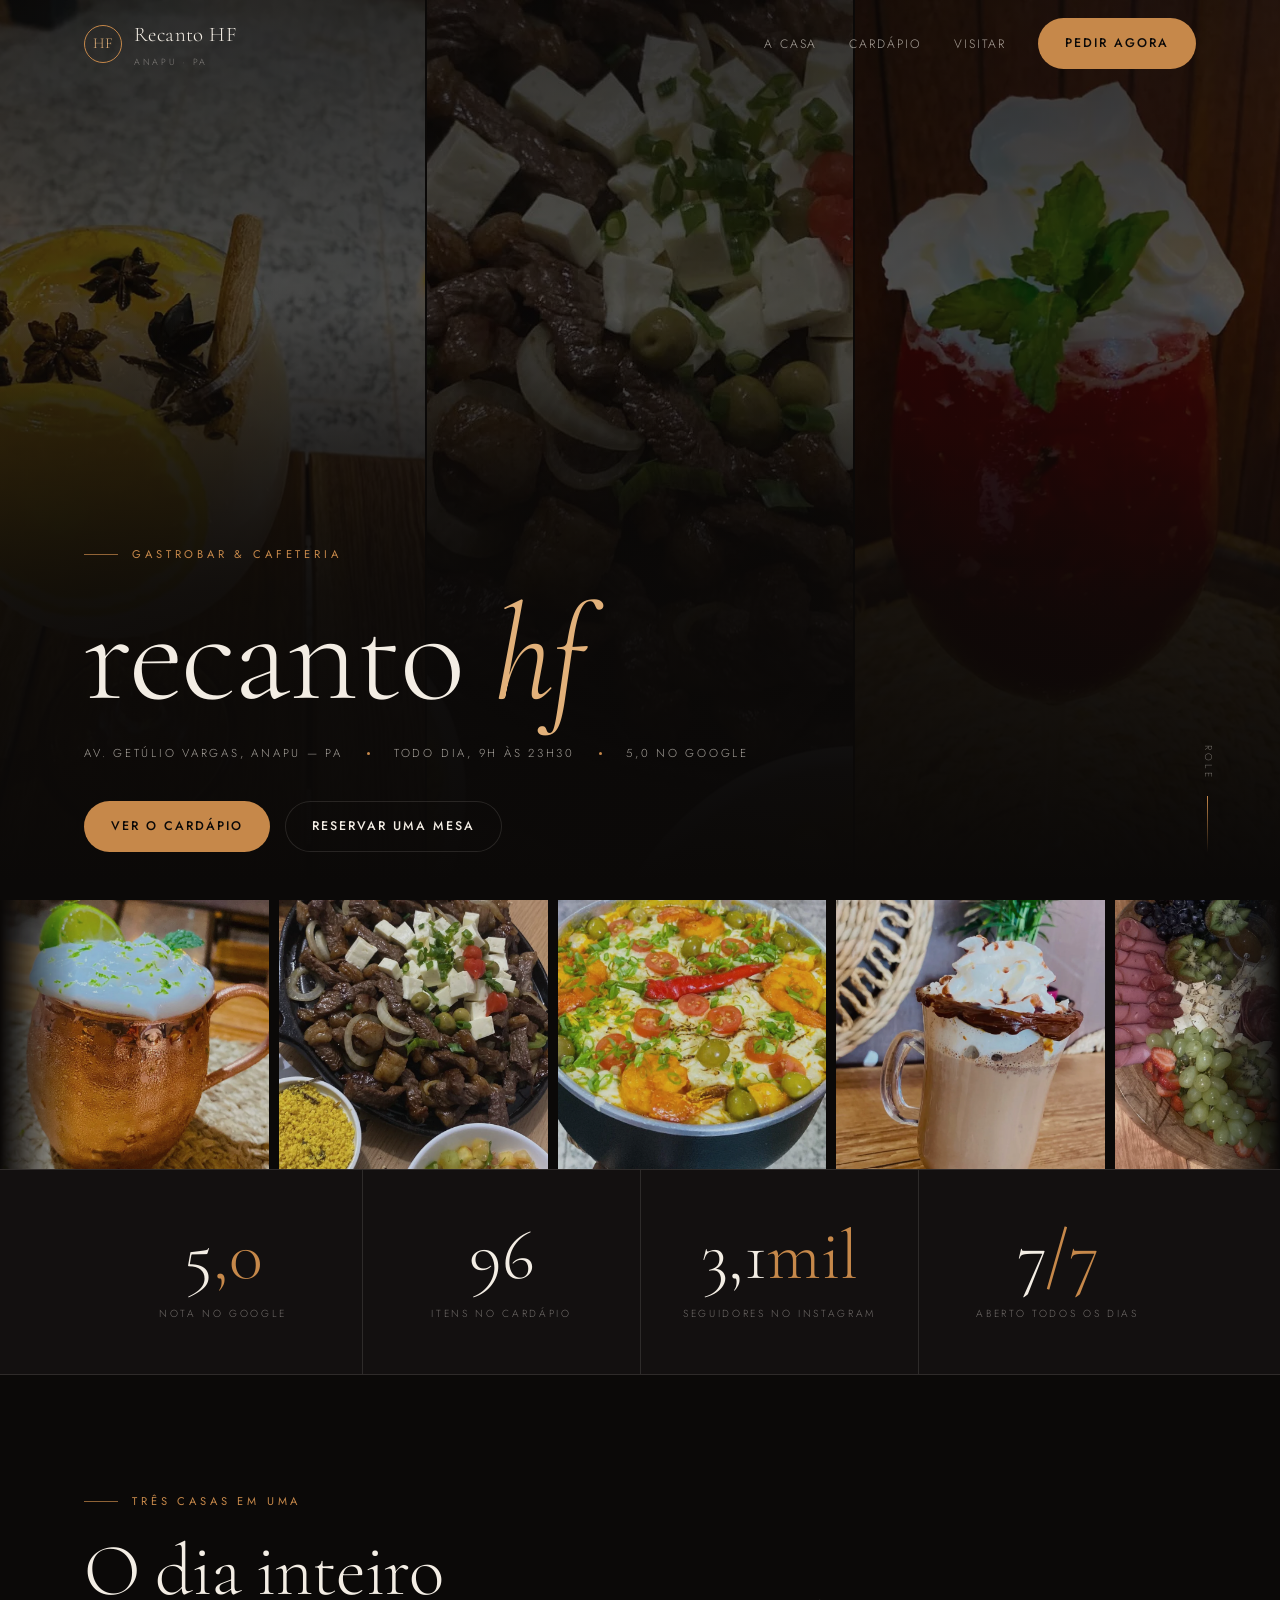
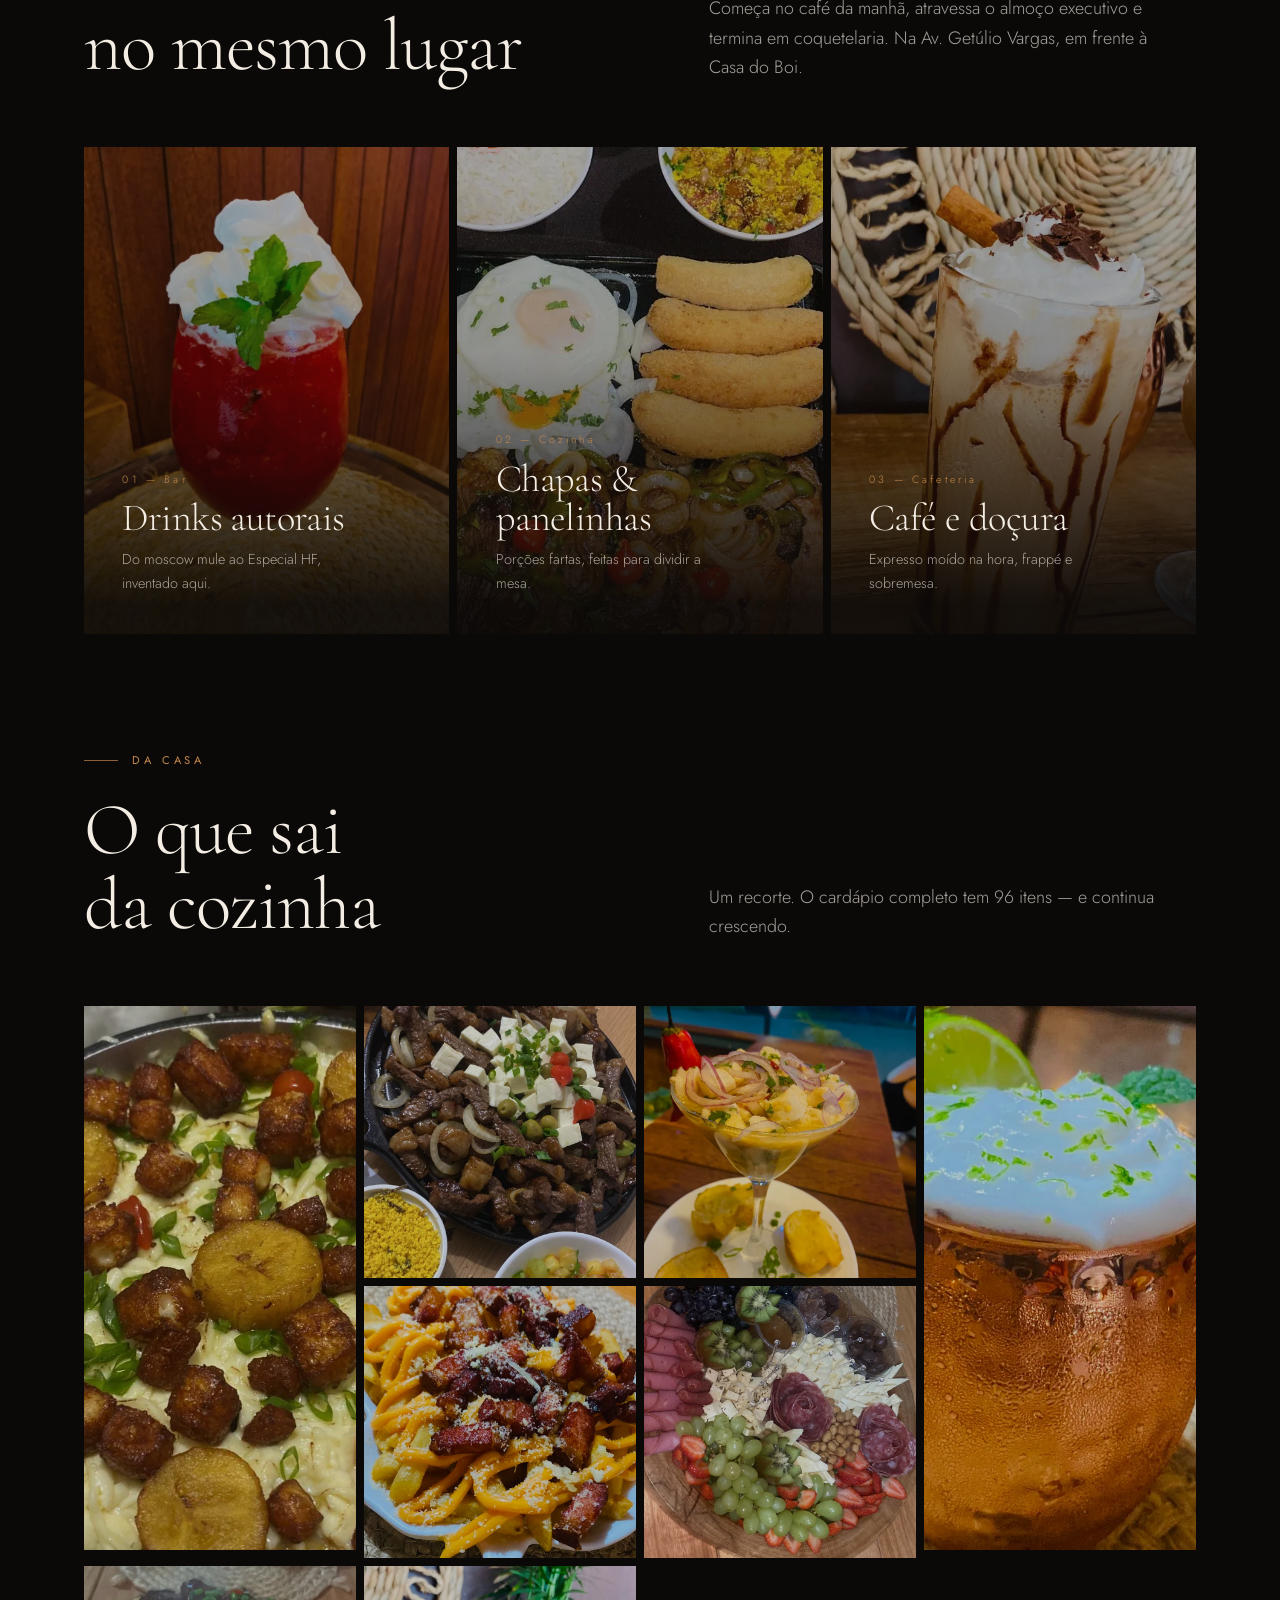
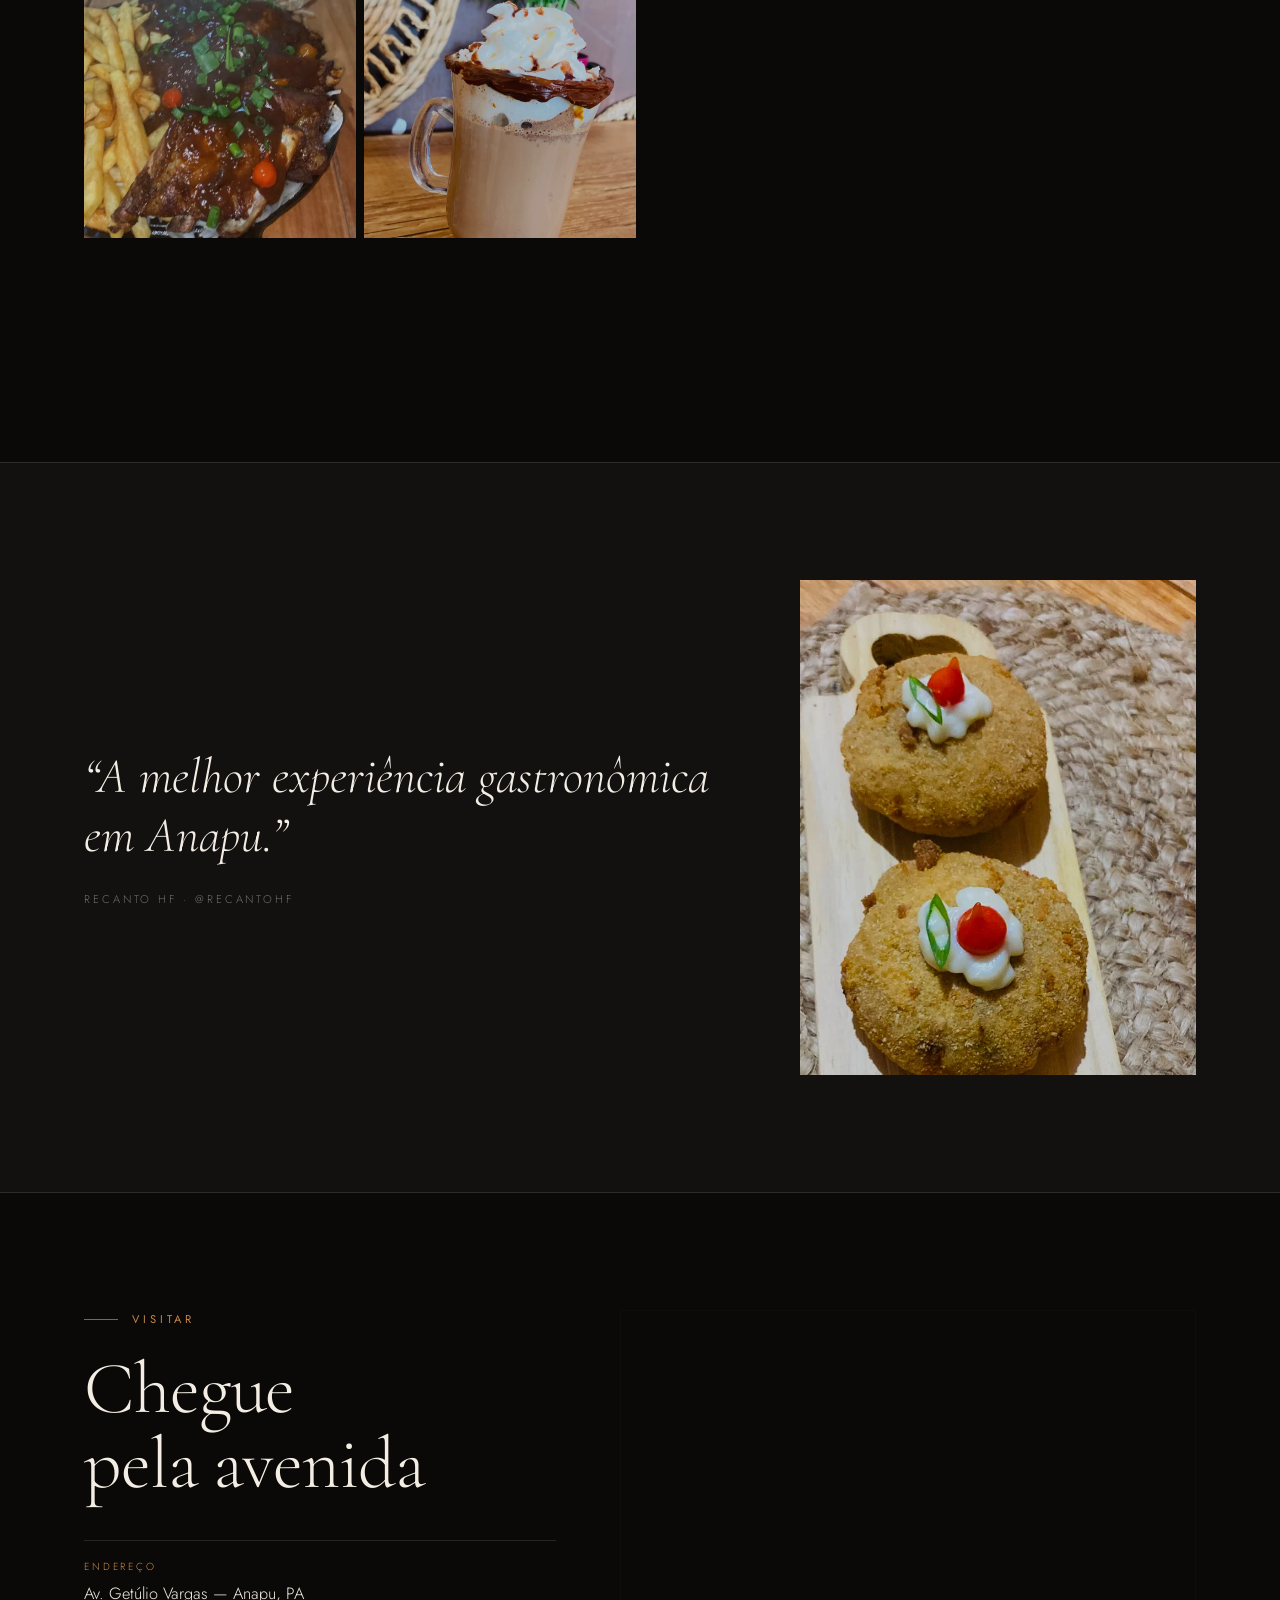
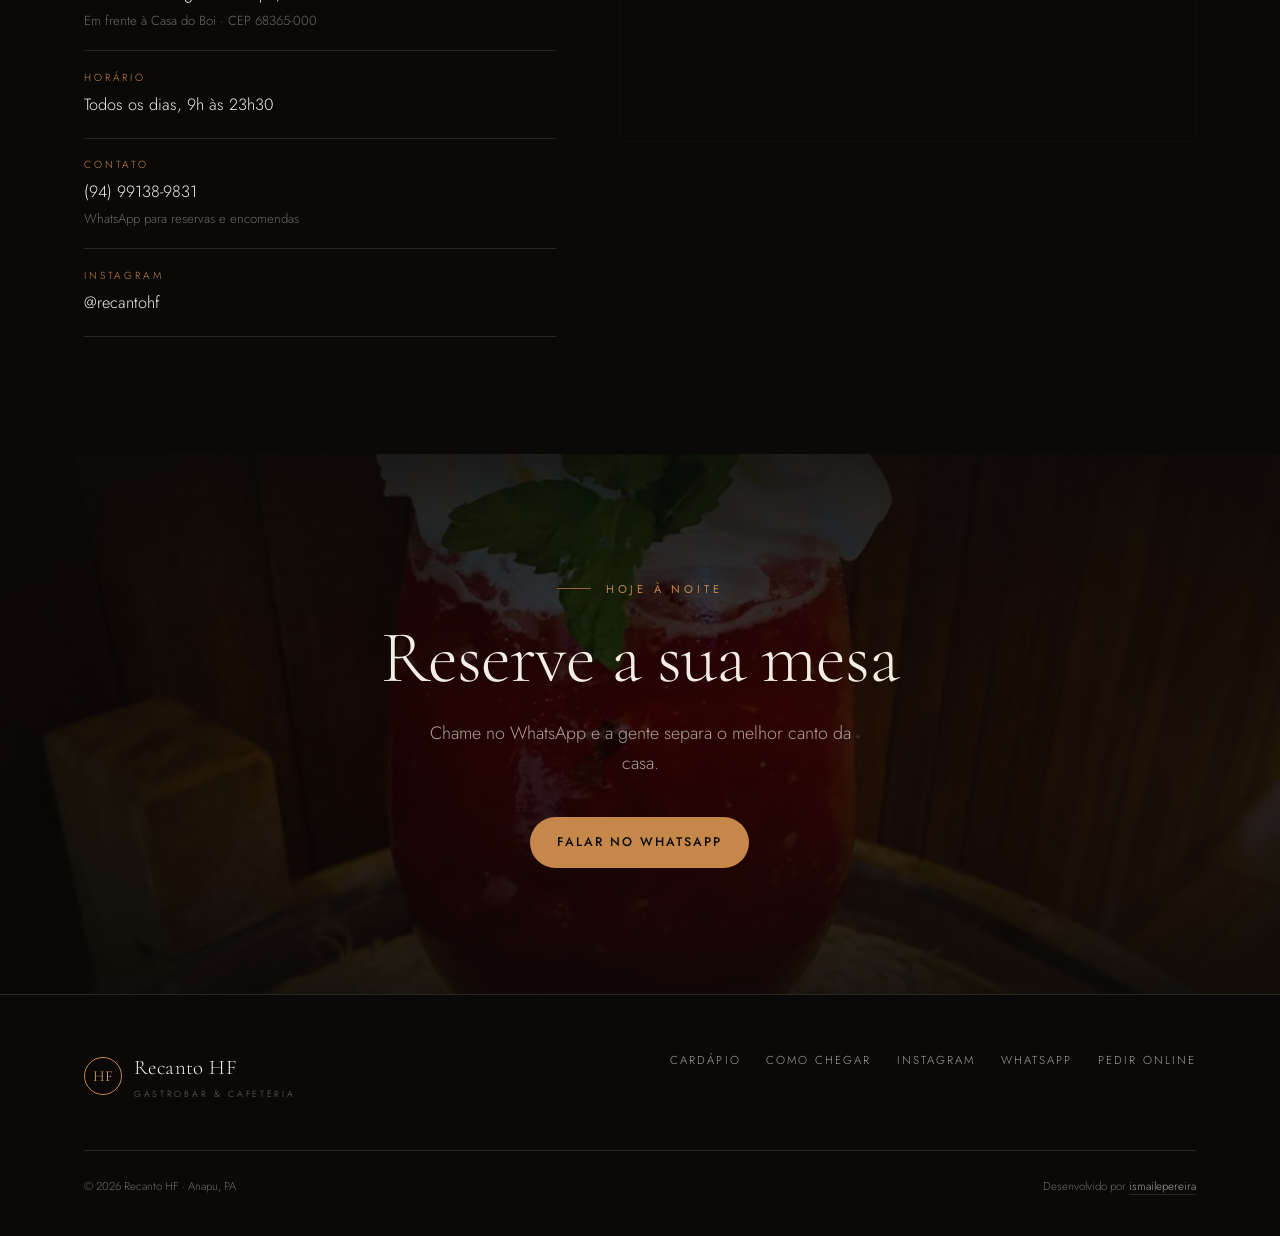
==== src/index.html @ 156e3b2b "Site institucional do Recanto HF (Anapu, PA) Vitrine em página única + cardápio completo, na proporç" ====
<!DOCTYPE html>
<html lang="pt-BR">
<head>
  <meta charset="UTF-8" />
  <meta name="viewport" content="width=device-width, initial-scale=1.0" />
  <title>Recanto HF — Gastrobar &amp; Cafeteria em Anapu, PA</title>
  <meta name="description" content="Gastrobar e cafeteria na Av. Getúlio Vargas, em Anapu (PA). Drinks autorais, chapas, panelinhas e café. Aberto todos os dias das 9h às 23h30." />

  <link rel="canonical" href="https://ismailepereira.github.io/recanto-hf/" />
  <meta property="og:type" content="restaurant" />
  <meta property="og:title" content="Recanto HF — Gastrobar &amp; Cafeteria" />
  <meta property="og:description" content="A melhor experiência gastronômica em Anapu, PA. Drinks autorais, chapas, panelinhas e café." />
  <meta property="og:image" content="assets/img/menu/especial-hf.webp" />
  <meta property="og:locale" content="pt_BR" />
  <meta name="theme-color" content="#0b0908" />

  <link rel="icon" href="assets/logo/favicon.svg" type="image/svg+xml" />

  <link rel="preconnect" href="https://fonts.googleapis.com" />
  <link rel="preconnect" href="https://fonts.gstatic.com" crossorigin />
  <link href="https://fonts.googleapis.com/css2?family=Cormorant+Garamond:ital,wght@0,300;0,400;0,500;1,300;1,400&family=Jost:wght@300;400;500&display=swap" rel="stylesheet" />
  <link rel="stylesheet" href="assets/css/styles.css" />

  <script type="application/ld+json">
  {
    "@context": "https://schema.org",
    "@type": "Restaurant",
    "name": "Recanto HF",
    "description": "Gastrobar e cafeteria em Anapu, Pará.",
    "servesCuisine": ["Brasileira", "Gastrobar", "Cafeteria"],
    "priceRange": "$$",
    "telephone": "+5594991389831",
    "address": {
      "@type": "PostalAddress",
      "streetAddress": "Av. Getúlio Vargas",
      "addressLocality": "Anapu",
      "addressRegion": "PA",
      "postalCode": "68365-000",
      "addressCountry": "BR"
    },
    "geo": { "@type": "GeoCoordinates", "latitude": -3.4703981, "longitude": -51.201216 },
    "openingHours": "Mo-Su 09:00-23:30",
    "sameAs": ["https://www.instagram.com/recantohf/"],
    "hasMenu": "https://cardapio.takeat.app/emporiorecantohf"
  }
  </script>
</head>
<body>

  <!-- ===================================================== Navegação ==== -->
  <nav class="nav" id="nav">
    <div class="wrap nav-inner">
      <a href="#topo" class="brand" aria-label="Recanto HF — início">
        <span class="brand-mark" aria-hidden="true">HF</span>
        <span class="brand-name">Recanto HF<small>Anapu · PA</small></span>
      </a>
      <div class="nav-links" id="nav-links">
        <a href="#mundos" class="nav-link">A casa</a>
        <a href="cardapio.html" class="nav-link">Cardápio</a>
        <a href="#visitar" class="nav-link">Visitar</a>
        <a href="https://cardapio.takeat.app/emporiorecantohf" class="btn" target="_blank" rel="noopener">Pedir agora</a>
      </div>
      <button class="nav-toggle" id="nav-toggle" aria-label="Abrir menu" aria-expanded="false" aria-controls="nav-links">
        <span></span><span></span><span></span>
      </button>
    </div>
  </nav>

  <!-- ========================================================== Hero ==== -->
  <header class="hero" id="topo">
    <div class="hero-bg" aria-hidden="true">
      <img src="assets/img/menu/gin-tropical.webp" alt="" fetchpriority="high" />
      <img src="assets/img/menu/chapa-de-picanha.webp" alt="" fetchpriority="high" />
      <img src="assets/img/menu/especial-hf.webp" alt="" fetchpriority="high" />
    </div>

    <div class="wrap hero-inner">
      <p class="eyebrow">Gastrobar &amp; Cafeteria</p>
      <h1 class="display hero-title">recanto <em>hf</em></h1>
      <div class="hero-meta">
        <span>Av. Getúlio Vargas, Anapu — PA</span>
        <span class="dot" aria-hidden="true"></span>
        <span>Todo dia, 9h às 23h30</span>
        <span class="dot" aria-hidden="true"></span>
        <span>5,0 no Google</span>
      </div>
      <div class="hero-actions">
        <a href="cardapio.html" class="btn">Ver o cardápio</a>
        <a href="https://wa.me/5594991389831" class="btn btn-ghost" target="_blank" rel="noopener">Reservar uma mesa</a>
      </div>
    </div>

    <span class="scroll-hint" aria-hidden="true">role</span>
  </header>

  <!-- ======================================================= Marquee ==== -->
  <section class="marquee" aria-label="Fotos do Recanto HF" data-marquee>
    <div class="marquee-track">
      <figure><img src="assets/img/menu/moscow-mule.webp" alt="Moscow mule servido na caneca de cobre" loading="lazy" /></figure>
      <figure><img src="assets/img/menu/chapa-de-picanha.webp" alt="Chapa de picanha com farofa e vinagrete" loading="lazy" /></figure>
      <figure><img src="assets/img/menu/panelinha-de-camarao.webp" alt="Panelinha de camarão gratinada" loading="lazy" /></figure>
      <figure><img src="assets/img/menu/cappuccino.webp" alt="Cappuccino com borda de doce de leite" loading="lazy" /></figure>
      <figure><img src="assets/img/menu/tabua-de-frios.webp" alt="Tábua de frios com queijos e frutas" loading="lazy" /></figure>
      <figure><img src="assets/img/menu/lagoa-azul.webp" alt="Drink Lagoa Azul" loading="lazy" /></figure>
      <figure><img src="assets/img/menu/batata-especial.webp" alt="Batata especial com bacon e cheddar" loading="lazy" /></figure>
      <figure><img src="assets/img/menu/cevich.webp" alt="Ceviche de tilápia" loading="lazy" /></figure>
    </div>
    <div class="marquee-track" aria-hidden="true">
      <figure><img src="assets/img/menu/moscow-mule.webp" alt="" loading="lazy" /></figure>
      <figure><img src="assets/img/menu/chapa-de-picanha.webp" alt="" loading="lazy" /></figure>
      <figure><img src="assets/img/menu/panelinha-de-camarao.webp" alt="" loading="lazy" /></figure>
      <figure><img src="assets/img/menu/cappuccino.webp" alt="" loading="lazy" /></figure>
      <figure><img src="assets/img/menu/tabua-de-frios.webp" alt="" loading="lazy" /></figure>
      <figure><img src="assets/img/menu/lagoa-azul.webp" alt="" loading="lazy" /></figure>
      <figure><img src="assets/img/menu/batata-especial.webp" alt="" loading="lazy" /></figure>
      <figure><img src="assets/img/menu/cevich.webp" alt="" loading="lazy" /></figure>
    </div>
  </section>

  <!-- ======================================================= Números ==== -->
  <section class="stats">
    <div class="wrap stats-grid">
      <div class="stat" data-reveal>
        <span class="stat-num">5<span>,0</span></span>
        <span class="stat-label">Nota no Google</span>
      </div>
      <div class="stat" data-reveal data-reveal-delay="1">
        <span class="stat-num">96</span>
        <span class="stat-label">Itens no cardápio</span>
      </div>
      <div class="stat" data-reveal data-reveal-delay="2">
        <span class="stat-num">3,1<span>mil</span></span>
        <span class="stat-label">Seguidores no Instagram</span>
      </div>
      <div class="stat" data-reveal data-reveal-delay="3">
        <span class="stat-num">7<span>/7</span></span>
        <span class="stat-label">Aberto todos os dias</span>
      </div>
    </div>
  </section>

  <!-- ======================================================== Mundos ==== -->
  <section class="section" id="mundos">
    <div class="wrap">
      <div class="section-head">
        <div data-reveal>
          <p class="eyebrow">Três casas em uma</p>
          <h2 class="h-section">O dia inteiro<br />no mesmo lugar</h2>
        </div>
        <p class="lede" data-reveal data-reveal-delay="1">
          Começa no café da manhã, atravessa o almoço executivo e termina em coquetelaria.
          Na Av. Getúlio Vargas, em frente à Casa do Boi.
        </p>
      </div>
    </div>

    <div class="wrap">
      <div class="worlds">
        <article class="world" data-reveal>
          <img src="assets/img/menu/especial-hf.webp" alt="Drink Especial HF com morango e hortelã" loading="lazy" />
          <div class="world-body">
            <span class="world-index">01 — Bar</span>
            <h3>Drinks autorais</h3>
            <p>Do moscow mule ao Especial HF, inventado aqui.</p>
          </div>
        </article>

        <article class="world" data-reveal data-reveal-delay="1">
          <img src="assets/img/menu/picanha-especial-do-chef.webp" alt="Picanha especial do chef na chapa" loading="lazy" />
          <div class="world-body">
            <span class="world-index">02 — Cozinha</span>
            <h3>Chapas &amp; panelinhas</h3>
            <p>Porções fartas, feitas para dividir a mesa.</p>
          </div>
        </article>

        <article class="world" data-reveal data-reveal-delay="2">
          <img src="assets/img/menu/frappcino.webp" alt="Frappuccino com chantilly e doce de leite" loading="lazy" />
          <div class="world-body">
            <span class="world-index">03 — Cafeteria</span>
            <h3>Café e doçura</h3>
            <p>Expresso moído na hora, frappé e sobremesa.</p>
          </div>
        </article>
      </div>
    </div>
  </section>

  <!-- ======================================================= Vitrine ==== -->
  <section class="section" id="vitrine" style="padding-top: 0;">
    <div class="wrap">
      <div class="section-head">
        <div data-reveal>
          <p class="eyebrow">Da casa</p>
          <h2 class="h-section">O que sai<br />da cozinha</h2>
        </div>
        <p class="lede" data-reveal data-reveal-delay="1">
          Um recorte. O cardápio completo tem 96 itens — e continua crescendo.
        </p>
      </div>
    </div>

    <div class="wrap">
      <div class="showcase">
        <a class="dish is-tall" href="cardapio.html" data-reveal>
          <img src="assets/img/menu/panelinha-nordestina.webp" alt="Panelinha nordestina com carne desfiada e queijo coalho" loading="lazy" />
          <div class="dish-body">
            <span class="dish-name">Panelinha nordestina</span>
            <span class="dish-price">R$ 70</span>
          </div>
        </a>
        <a class="dish" href="cardapio.html" data-reveal data-reveal-delay="1">
          <img src="assets/img/menu/chapa-de-picanha.webp" alt="Chapa de picanha" loading="lazy" />
          <div class="dish-body">
            <span class="dish-name">Chapa de picanha</span>
            <span class="dish-price">R$ 100</span>
          </div>
        </a>
        <a class="dish" href="cardapio.html" data-reveal data-reveal-delay="2">
          <img src="assets/img/menu/cevich.webp" alt="Ceviche de tilápia" loading="lazy" />
          <div class="dish-body">
            <span class="dish-name">Ceviche</span>
            <span class="dish-price">R$ 45</span>
          </div>
        </a>
        <a class="dish is-tall" href="cardapio.html" data-reveal data-reveal-delay="3">
          <img src="assets/img/menu/moscow-mule.webp" alt="Moscow mule na caneca de cobre" loading="lazy" />
          <div class="dish-body">
            <span class="dish-name">Moscow mule</span>
            <span class="dish-price">R$ 30</span>
          </div>
        </a>
        <a class="dish" href="cardapio.html" data-reveal>
          <img src="assets/img/menu/batata-especial.webp" alt="Batata especial com bacon, cheddar e parmesão" loading="lazy" />
          <div class="dish-body">
            <span class="dish-name">Batata especial</span>
            <span class="dish-price">R$ 45</span>
          </div>
        </a>
        <a class="dish" href="cardapio.html" data-reveal data-reveal-delay="1">
          <img src="assets/img/menu/tabua-de-frios.webp" alt="Tábua de frios" loading="lazy" />
          <div class="dish-body">
            <span class="dish-name">Tábua de frios</span>
            <span class="dish-price">R$ 100</span>
          </div>
        </a>
        <a class="dish" href="cardapio.html" data-reveal data-reveal-delay="2">
          <img src="assets/img/menu/costela-suina-ao-molho-barbecue.webp" alt="Costela suína ao molho barbecue" loading="lazy" />
          <div class="dish-body">
            <span class="dish-name">Costela ao barbecue</span>
            <span class="dish-price">R$ 80</span>
          </div>
        </a>
        <a class="dish" href="cardapio.html" data-reveal data-reveal-delay="3">
          <img src="assets/img/menu/cappuccino.webp" alt="Cappuccino com borda de doce de leite" loading="lazy" />
          <div class="dish-body">
            <span class="dish-name">Cappuccino</span>
            <span class="dish-price">R$ 15</span>
          </div>
        </a>
      </div>

      <p style="margin-top: 2.5rem;" data-reveal>
        <a href="cardapio.html" class="btn btn-ghost">Cardápio completo</a>
      </p>
    </div>
  </section>

  <!-- ======================================================= Citação ==== -->
  <section class="quote section">
    <div class="wrap quote-inner">
      <div data-reveal>
        <blockquote>“A melhor experiência gastronômica em&nbsp;Anapu.”</blockquote>
        <cite>Recanto HF · @recantohf</cite>
      </div>
      <div class="quote-img" data-reveal data-reveal-delay="1">
        <img src="assets/img/menu/disco-de-carne.webp" alt="Disco de filé mignon ao molho do chef" loading="lazy" />
      </div>
    </div>
  </section>

  <!-- ======================================================= Visitar ==== -->
  <section class="section" id="visitar">
    <div class="wrap visit-grid">
      <div data-reveal>
        <p class="eyebrow">Visitar</p>
        <h2 class="h-section">Chegue<br />pela avenida</h2>

        <ul class="info-list">
          <li>
            <span class="info-k">Endereço</span>
            <span class="info-v">Av. Getúlio Vargas — Anapu, PA
              <small>Em frente à Casa do Boi · CEP 68365-000</small>
            </span>
          </li>
          <li>
            <span class="info-k">Horário</span>
            <span class="info-v">Todos os dias, 9h às 23h30</span>
          </li>
          <li>
            <span class="info-k">Contato</span>
            <span class="info-v">
              <a href="https://wa.me/5594991389831" target="_blank" rel="noopener">(94) 99138-9831</a>
              <small>WhatsApp para reservas e encomendas</small>
            </span>
          </li>
          <li>
            <span class="info-k">Instagram</span>
            <span class="info-v"><a href="https://www.instagram.com/recantohf/" target="_blank" rel="noopener">@recantohf</a></span>
          </li>
        </ul>
      </div>

      <div class="map" data-reveal data-reveal-delay="1">
        <iframe
          title="Mapa — Recanto HF, Av. Getúlio Vargas, Anapu (PA)"
          src="https://www.google.com/maps?q=Recanto%20HF%2C%20Av.%20Get%C3%BAlio%20Vargas%2C%20Anapu%20-%20PA&output=embed"
          loading="lazy"
          referrerpolicy="no-referrer-when-downgrade"
          allowfullscreen></iframe>
      </div>
    </div>
  </section>

  <!-- =========================================================== CTA ==== -->
  <section class="cta">
    <div class="cta-bg" aria-hidden="true">
      <img src="assets/img/menu/especial-hf.webp" alt="" loading="lazy" />
    </div>
    <div class="wrap">
      <p class="eyebrow" style="justify-content: center;">Hoje à noite</p>
      <h2 class="h-section">Reserve a sua mesa</h2>
      <p class="lede" style="margin-inline: auto; text-align: center;">
        Chame no WhatsApp e a gente separa o melhor canto da casa.
      </p>
      <a href="https://wa.me/5594991389831?text=Ol%C3%A1!%20Gostaria%20de%20reservar%20uma%20mesa%20no%20Recanto%20HF." class="btn" target="_blank" rel="noopener">
        Falar no WhatsApp
      </a>
    </div>
  </section>

  <!-- ======================================================== Rodapé ==== -->
  <footer class="footer">
    <div class="wrap">
      <div class="footer-grid">
        <a href="#topo" class="brand">
          <span class="brand-mark" aria-hidden="true">HF</span>
          <span class="brand-name">Recanto HF<small>Gastrobar &amp; Cafeteria</small></span>
        </a>
        <nav class="footer-links" aria-label="Links do rodapé">
          <a href="cardapio.html">Cardápio</a>
          <a href="#visitar">Como chegar</a>
          <a href="https://www.instagram.com/recantohf/" target="_blank" rel="noopener">Instagram</a>
          <a href="https://wa.me/5594991389831" target="_blank" rel="noopener">WhatsApp</a>
          <a href="https://cardapio.takeat.app/emporiorecantohf" target="_blank" rel="noopener">Pedir online</a>
        </nav>
      </div>
      <div class="footer-note">
        <span>© <span id="ano">2026</span> Recanto HF · Anapu, PA</span>
        <span>Desenvolvido por <a href="https://ismailepereira.github.io/" target="_blank" rel="noopener">ismailepereira</a></span>
      </div>
    </div>
  </footer>

  <a class="wa-float" id="wa-float" href="https://wa.me/5594991389831" target="_blank" rel="noopener" aria-label="Falar no WhatsApp">
    <svg viewBox="0 0 24 24" fill="currentColor" aria-hidden="true">
      <path d="M12.04 2c-5.46 0-9.9 4.44-9.9 9.9 0 1.75.46 3.45 1.32 4.95L2 22l5.3-1.38a9.87 9.87 0 0 0 4.74 1.2h.01c5.46 0 9.9-4.44 9.9-9.9 0-2.64-1.03-5.13-2.9-7A9.82 9.82 0 0 0 12.04 2Zm0 18.02h-.01a8.2 8.2 0 0 1-4.18-1.15l-.3-.18-3.1.81.83-3.02-.2-.31a8.19 8.19 0 0 1-1.26-4.37c0-4.54 3.7-8.23 8.23-8.23 2.2 0 4.26.86 5.82 2.41a8.18 8.18 0 0 1 2.41 5.82c0 4.54-3.7 8.22-8.24 8.22Zm4.52-6.16c-.25-.13-1.47-.72-1.69-.81-.23-.08-.39-.12-.56.13-.16.24-.64.8-.79.97-.14.16-.29.19-.54.06-.25-.12-1.05-.38-1.99-1.23-.74-.65-1.23-1.46-1.38-1.71-.14-.25-.01-.38.11-.5.11-.11.25-.29.37-.44.13-.14.17-.25.25-.41.08-.17.04-.31-.02-.44-.06-.12-.56-1.35-.77-1.84-.2-.48-.4-.42-.56-.43h-.47c-.16 0-.43.06-.65.31-.22.25-.85.83-.85 2.03s.87 2.35.99 2.51c.12.16 1.71 2.61 4.15 3.66.58.25 1.03.4 1.39.51.58.19 1.11.16 1.53.1.47-.07 1.47-.6 1.67-1.18.21-.58.21-1.07.15-1.18-.06-.11-.22-.17-.47-.29Z"/>
    </svg>
  </a>

  <script src="assets/js/main.js" defer></script>
</body>
</html>
---- src/assets/css/styles.css ----
/* ==========================================================================
   Recanto HF — Gastrobar & Cafeteria (Anapu, PA)
   Estética: noturna, cobre e creme. Regra 20/80 — o texto abre espaço,
   a fotografia ocupa a tela.
   ========================================================================== */

:root {
  /* Superfícies */
  --ink:        #0b0908;
  --ink-2:      #131010;
  --ink-3:      #1c1716;
  --line:       rgba(243, 237, 228, 0.12);

  /* Tinta */
  --cream:      #f3ede4;
  --cream-mid:  rgba(243, 237, 228, 0.66);
  --cream-dim:  rgba(243, 237, 228, 0.42);

  /* Acentos */
  --copper:     #c6884a;
  --copper-lt:  #e2b17a;
  --wine:       #6b2130;

  /* Tipografia */
  --display: "Cormorant Garamond", Georgia, "Times New Roman", serif;
  --sans:    "Jost", ui-sans-serif, system-ui, "Segoe UI", Arial, sans-serif;

  /* Ritmo */
  --wrap: 1240px;
  --gut: clamp(20px, 5vw, 64px);
  --section: clamp(88px, 13vh, 168px);

  --ease: cubic-bezier(0.22, 0.61, 0.36, 1);
}

*, *::before, *::after { box-sizing: border-box; }

html { scroll-behavior: smooth; -webkit-text-size-adjust: 100%; }
@media (prefers-reduced-motion: reduce) {
  html { scroll-behavior: auto; }
  *, *::before, *::after {
    animation-duration: 0.001ms !important;
    animation-iteration-count: 1 !important;
    transition-duration: 0.001ms !important;
  }
}

body {
  margin: 0;
  background: var(--ink);
  color: var(--cream);
  font-family: var(--sans);
  font-weight: 300;
  font-size: 16px;
  line-height: 1.65;
  -webkit-font-smoothing: antialiased;
  overflow-x: hidden;
}

img { display: block; max-width: 100%; height: auto; }
a { color: inherit; text-decoration: none; }
button { font: inherit; color: inherit; background: none; border: 0; cursor: pointer; }

::selection { background: var(--copper); color: var(--ink); }

.wrap { width: 100%; max-width: var(--wrap); margin-inline: auto; padding-inline: var(--gut); }

/* --------------------------------------------------------- Tipos de texto */

h1, h2, h3 {
  font-family: var(--display);
  font-weight: 300;
  line-height: 1.02;
  letter-spacing: -0.015em;
  margin: 0;
}

.display {
  font-size: clamp(3.2rem, 11vw, 8.5rem);
  text-transform: lowercase;
}
.display em { font-style: italic; color: var(--copper-lt); }

.h-section { font-size: clamp(2.4rem, 6vw, 4.6rem); }

.eyebrow {
  font-family: var(--sans);
  font-size: 0.7rem;
  font-weight: 400;
  letter-spacing: 0.34em;
  text-transform: uppercase;
  color: var(--copper);
  margin: 0 0 1.4rem;
  display: flex;
  align-items: center;
  gap: 0.9rem;
}
.eyebrow::before {
  content: "";
  width: 34px;
  height: 1px;
  background: var(--copper);
  opacity: 0.7;
  flex: none;
}

.lede {
  font-size: clamp(1rem, 1.5vw, 1.12rem);
  color: var(--cream-mid);
  max-width: 46ch;
  margin: 1.5rem 0 0;
}

/* ------------------------------------------------------------------ Botão */

.btn {
  --btn-bg: var(--copper);
  --btn-fg: var(--ink);
  display: inline-flex;
  align-items: center;
  gap: 0.7rem;
  padding: 0.95rem 1.7rem;
  border-radius: 999px;
  background: var(--btn-bg);
  color: var(--btn-fg);
  font-size: 0.78rem;
  font-weight: 500;
  letter-spacing: 0.16em;
  text-transform: uppercase;
  transition: transform 0.4s var(--ease), background 0.4s var(--ease), color 0.4s var(--ease);
  will-change: transform;
}
.btn:hover { transform: translateY(-2px); background: var(--copper-lt); }

.btn-ghost {
  --btn-bg: transparent;
  --btn-fg: var(--cream);
  box-shadow: inset 0 0 0 1px var(--line);
}
.btn-ghost:hover { --btn-bg: var(--cream); --btn-fg: var(--ink); }

.btn svg { width: 15px; height: 15px; }

/* -------------------------------------------------------------------- Nav */

.nav {
  position: fixed;
  inset: 0 0 auto;
  z-index: 60;
  padding-block: 1.15rem;
  transition: background 0.5s var(--ease), backdrop-filter 0.5s var(--ease), padding 0.5s var(--ease);
}
.nav.is-stuck {
  padding-block: 0.7rem;
  background: rgba(11, 9, 8, 0.86);
  backdrop-filter: blur(14px);
  border-bottom: 1px solid var(--line);
}
.nav-inner { display: flex; align-items: center; justify-content: space-between; gap: 1.5rem; }

.brand { display: flex; align-items: center; gap: 0.75rem; }
.brand-mark {
  width: 38px; height: 38px;
  border-radius: 50%;
  border: 1px solid var(--copper);
  display: grid; place-items: center;
  font-family: var(--display);
  font-size: 0.95rem;
  letter-spacing: 0.02em;
  color: var(--copper-lt);
  flex: none;
}
.brand-name { font-family: var(--display); font-size: 1.3rem; letter-spacing: 0.02em; }
.brand-name small {
  display: block;
  font-family: var(--sans);
  font-size: 0.56rem;
  letter-spacing: 0.3em;
  text-transform: uppercase;
  color: var(--cream-dim);
  margin-top: 2px;
}

.nav-links { display: flex; align-items: center; gap: 2rem; }
.nav-link {
  font-size: 0.76rem;
  letter-spacing: 0.16em;
  text-transform: uppercase;
  color: var(--cream-mid);
  position: relative;
  padding-block: 4px;
  transition: color 0.3s var(--ease);
}
.nav-link::after {
  content: "";
  position: absolute;
  left: 0; bottom: 0;
  width: 100%; height: 1px;
  background: var(--copper);
  transform: scaleX(0);
  transform-origin: right;
  transition: transform 0.45s var(--ease);
}
.nav-link:hover { color: var(--cream); }
.nav-link:hover::after { transform: scaleX(1); transform-origin: left; }

.nav-toggle { display: none; width: 40px; height: 40px; }
.nav-toggle span {
  display: block; height: 1px; width: 22px; margin: 5px auto;
  background: var(--cream);
  transition: transform 0.4s var(--ease), opacity 0.3s var(--ease);
}
.nav.is-open .nav-toggle span:nth-child(1) { transform: translateY(6px) rotate(45deg); }
.nav.is-open .nav-toggle span:nth-child(2) { opacity: 0; }
.nav.is-open .nav-toggle span:nth-child(3) { transform: translateY(-6px) rotate(-45deg); }

@media (max-width: 900px) {
  .nav-toggle { display: block; position: relative; z-index: 2; }
  .nav-links {
    position: fixed;
    inset: 0;
    flex-direction: column;
    justify-content: center;
    gap: 2.2rem;
    background: rgba(11, 9, 8, 0.97);
    backdrop-filter: blur(20px);
    opacity: 0;
    pointer-events: none;
    transition: opacity 0.45s var(--ease);
  }
  .nav.is-open .nav-links { opacity: 1; pointer-events: auto; }
  .nav-links .nav-link { font-size: 1rem; }
}

/* ------------------------------------------------------------------- Hero */

.hero {
  position: relative;
  min-height: 100svh;
  display: flex;
  align-items: flex-end;
  padding-block: 8rem 3rem;
  overflow: hidden;
}
/* Tríptico: três fotos quadradas em colunas verticais. O corte vertical
   respeita o formato original e evita o macro exagerado do full-bleed. */
.hero-bg {
  position: absolute;
  inset: 0;
  z-index: 0;
  display: grid;
  grid-template-columns: repeat(3, 1fr);
  gap: 2px;
}
.hero-bg img {
  width: 100%; height: 100%;
  object-fit: cover;
  filter: saturate(0.85) contrast(1.06) brightness(0.62);
  animation: heroDrift 26s var(--ease) infinite alternate;
}
.hero-bg img:nth-child(2) { animation-delay: -9s; }
.hero-bg img:nth-child(3) { animation-delay: -18s; }
@media (max-width: 860px) {
  .hero-bg { grid-template-columns: 1fr; }
  .hero-bg img:nth-child(n + 2) { display: none; }
}
@keyframes heroDrift {
  from { transform: scale(1); }
  to   { transform: scale(1.07); }
}
.hero-bg::after {
  content: "";
  position: absolute;
  inset: 0;
  background:
    linear-gradient(to top, var(--ink) 2%, rgba(11, 9, 8, 0.88) 34%, rgba(11, 9, 8, 0.5) 66%, rgba(11, 9, 8, 0.72)),
    radial-gradient(110% 75% at 22% 78%, rgba(11, 9, 8, 0.75), transparent 62%);
}

.hero-inner { position: relative; z-index: 1; width: 100%; }
.hero-title { margin-bottom: 1.2rem; }
.hero-meta {
  display: flex;
  flex-wrap: wrap;
  align-items: center;
  gap: 0.6rem 1.5rem;
  font-size: 0.72rem;
  letter-spacing: 0.24em;
  text-transform: uppercase;
  color: var(--cream-mid);
  margin-bottom: 2.4rem;
}
.hero-meta .dot { width: 3px; height: 3px; border-radius: 50%; background: var(--copper); }
.hero-actions { display: flex; flex-wrap: wrap; gap: 0.9rem; }

.scroll-hint {
  position: absolute;
  right: var(--gut);
  bottom: 3rem;
  z-index: 1;
  writing-mode: vertical-rl;
  font-size: 0.62rem;
  letter-spacing: 0.32em;
  text-transform: uppercase;
  color: var(--cream-dim);
  display: flex;
  align-items: center;
  gap: 1rem;
}
.scroll-hint::after {
  content: "";
  width: 1px; height: 56px;
  background: linear-gradient(var(--copper), transparent);
}
@media (max-width: 900px) { .scroll-hint { display: none; } }

/* ---------------------------------------------------------------- Marquee */

.marquee {
  --gap: 10px;
  display: flex;
  gap: var(--gap);
  overflow: hidden;
  mask-image: linear-gradient(90deg, transparent, #000 6%, #000 94%, transparent);
}
.marquee-track {
  display: flex;
  gap: var(--gap);
  flex: none;
  animation: slide 58s linear infinite;
}
.marquee:hover .marquee-track { animation-play-state: paused; }
@keyframes slide { to { transform: translateX(calc(-100% - var(--gap))); } }
.marquee figure { margin: 0; flex: none; width: clamp(180px, 21vw, 300px); aspect-ratio: 1; overflow: hidden; }
.marquee img {
  width: 100%; height: 100%;
  object-fit: cover;
  filter: grayscale(0.15) brightness(0.88);
  transition: filter 0.6s var(--ease), transform 0.9s var(--ease);
}
.marquee figure:hover img { filter: none; transform: scale(1.05); }

/* ---------------------------------------------------------------- Seções */

section { position: relative; }
.section { padding-block: var(--section); }

.section-head {
  display: grid;
  grid-template-columns: minmax(0, 1fr) minmax(0, 0.85fr);
  gap: clamp(1.5rem, 4vw, 4rem);
  align-items: end;
  margin-bottom: clamp(2.5rem, 5vw, 4.5rem);
}
@media (max-width: 860px) { .section-head { grid-template-columns: 1fr; align-items: start; } }

/* --------------------------------------------------------------- Números */

.stats { border-block: 1px solid var(--line); background: var(--ink-2); }
.stats-grid { display: grid; grid-template-columns: repeat(4, 1fr); }
.stat {
  padding: clamp(2rem, 4vw, 3.4rem) clamp(1rem, 2vw, 2rem);
  text-align: center;
  border-left: 1px solid var(--line);
}
.stat:first-child { border-left: 0; }
.stat-num {
  font-family: var(--display);
  font-size: clamp(2.6rem, 6vw, 4.4rem);
  line-height: 1;
  color: var(--cream);
  display: block;
}
.stat-num span { color: var(--copper); }
.stat-label {
  font-size: 0.64rem;
  letter-spacing: 0.26em;
  text-transform: uppercase;
  color: var(--cream-dim);
  margin-top: 0.9rem;
  display: block;
}
@media (max-width: 760px) {
  .stats-grid { grid-template-columns: repeat(2, 1fr); }
  .stat:nth-child(3) { border-left: 0; }
  .stat:nth-child(n + 3) { border-top: 1px solid var(--line); }
}

/* ---------------------------------------------------------------- Mundos */

.worlds { display: grid; grid-template-columns: repeat(3, 1fr); gap: 8px; }
@media (max-width: 900px) { .worlds { grid-template-columns: 1fr; } }

.world {
  position: relative;
  aspect-ratio: 3 / 4;
  overflow: hidden;
  display: flex;
  align-items: flex-end;
  isolation: isolate;
}
.world img {
  position: absolute;
  inset: 0;
  width: 100%; height: 100%;
  object-fit: cover;
  z-index: -2;
  transition: transform 1.1s var(--ease), filter 0.7s var(--ease);
  filter: brightness(0.72) saturate(0.95);
}
.world::after {
  content: "";
  position: absolute;
  inset: 0;
  z-index: -1;
  background: linear-gradient(to top, rgba(11, 9, 8, 0.92) 6%, rgba(11, 9, 8, 0.15) 58%, transparent);
}
.world:hover img { transform: scale(1.07); filter: brightness(0.86) saturate(1.05); }
.world-body { padding: clamp(1.6rem, 3vw, 2.6rem); width: 100%; }
.world-index {
  font-size: 0.66rem;
  letter-spacing: 0.3em;
  color: var(--copper);
  display: block;
  margin-bottom: 0.7rem;
}
.world h3 { font-size: clamp(1.9rem, 3vw, 2.7rem); }
.world p { color: var(--cream-mid); font-size: 0.9rem; margin: 0.6rem 0 0; max-width: 30ch; }

/* --------------------------------------------------------------- Vitrine */

.showcase { display: grid; grid-template-columns: repeat(4, 1fr); gap: 8px; }
@media (max-width: 1000px) { .showcase { grid-template-columns: repeat(2, 1fr); } }

.dish { position: relative; aspect-ratio: 1; overflow: hidden; background: var(--ink-2); }
.dish.is-tall { grid-row: span 2; aspect-ratio: 1 / 2; }
@media (max-width: 1000px) { .dish.is-tall { grid-row: span 1; aspect-ratio: 1; } }

.dish img {
  width: 100%; height: 100%;
  object-fit: cover;
  transition: transform 1s var(--ease), filter 0.6s var(--ease);
  filter: brightness(0.82);
}
.dish:hover img { transform: scale(1.06); filter: brightness(0.55); }

.dish-body {
  position: absolute;
  inset: auto 0 0;
  padding: 1.3rem;
  display: flex;
  align-items: flex-end;
  justify-content: space-between;
  gap: 1rem;
  background: linear-gradient(to top, rgba(11, 9, 8, 0.9), transparent);
  transform: translateY(6px);
  opacity: 0;
  transition: opacity 0.5s var(--ease), transform 0.5s var(--ease);
}
.dish:hover .dish-body, .dish:focus-within .dish-body { opacity: 1; transform: none; }
@media (hover: none) { .dish-body { opacity: 1; transform: none; } }

.dish-name { font-family: var(--display); font-size: 1.25rem; line-height: 1.15; }
.dish-price { font-size: 0.78rem; letter-spacing: 0.08em; color: var(--copper-lt); white-space: nowrap; }

/* --------------------------------------------------------------- Citação */

.quote { background: var(--ink-2); border-block: 1px solid var(--line); }
.quote-inner {
  display: grid;
  grid-template-columns: minmax(0, 1fr) minmax(0, 0.62fr);
  gap: clamp(2rem, 6vw, 6rem);
  align-items: center;
}
@media (max-width: 900px) { .quote-inner { grid-template-columns: 1fr; } }
.quote blockquote {
  margin: 0;
  font-family: var(--display);
  font-size: clamp(1.8rem, 4vw, 3.1rem);
  line-height: 1.18;
  font-style: italic;
  color: var(--cream);
}
.quote cite {
  display: block;
  margin-top: 1.6rem;
  font-family: var(--sans);
  font-style: normal;
  font-size: 0.7rem;
  letter-spacing: 0.26em;
  text-transform: uppercase;
  color: var(--cream-dim);
}
.quote-img { aspect-ratio: 4 / 5; overflow: hidden; }
.quote-img img { width: 100%; height: 100%; object-fit: cover; filter: brightness(0.85); }

/* --------------------------------------------------------------- Visitar */

.visit-grid {
  display: grid;
  grid-template-columns: minmax(0, 0.9fr) minmax(0, 1.1fr);
  gap: clamp(2rem, 5vw, 5rem);
  align-items: start;
}
@media (max-width: 900px) { .visit-grid { grid-template-columns: 1fr; } }

.info-list { list-style: none; margin: 2.4rem 0 0; padding: 0; }
.info-list li { padding-block: 1.15rem; border-top: 1px solid var(--line); }
.info-list li:last-child { border-bottom: 1px solid var(--line); }
.info-k {
  font-size: 0.64rem;
  letter-spacing: 0.28em;
  text-transform: uppercase;
  color: var(--copper);
  display: block;
  margin-bottom: 0.35rem;
}
.info-v { font-size: 1.02rem; color: var(--cream); }
.info-v small { display: block; color: var(--cream-dim); font-size: 0.82rem; margin-top: 2px; }

.map {
  aspect-ratio: 4 / 3;
  border: 1px solid var(--line);
  filter: grayscale(1) invert(0.92) contrast(0.86) brightness(0.94);
  transition: filter 0.6s var(--ease);
}
.map:hover { filter: grayscale(0.5) invert(0.9) contrast(0.9); }
.map iframe { width: 100%; height: 100%; border: 0; display: block; }

/* ------------------------------------------------------------------- CTA */

.cta {
  position: relative;
  padding-block: clamp(6rem, 14vh, 10rem);
  text-align: center;
  overflow: hidden;
}
.cta-bg { position: absolute; inset: 0; z-index: 0; }
.cta-bg img { width: 100%; height: 100%; object-fit: cover; filter: brightness(0.32) saturate(0.8); }
.cta-bg::after {
  content: "";
  position: absolute; inset: 0;
  background: radial-gradient(70% 60% at 50% 50%, transparent, rgba(11, 9, 8, 0.85));
}
.cta .wrap { position: relative; z-index: 1; }
.cta .btn { margin-top: 2.4rem; }

/* ---------------------------------------------------------------- Rodapé */

.footer { border-top: 1px solid var(--line); padding-block: 3.5rem 2.5rem; }
.footer-grid {
  display: flex;
  flex-wrap: wrap;
  gap: 2rem;
  justify-content: space-between;
  align-items: flex-start;
}
.footer-links { display: flex; flex-wrap: wrap; gap: 1.6rem; }
.footer-links a {
  font-size: 0.72rem;
  letter-spacing: 0.18em;
  text-transform: uppercase;
  color: var(--cream-mid);
  transition: color 0.3s var(--ease);
}
.footer-links a:hover { color: var(--copper); }
.footer-note {
  margin-top: 3rem;
  padding-top: 1.6rem;
  border-top: 1px solid var(--line);
  display: flex;
  flex-wrap: wrap;
  gap: 0.6rem 1.5rem;
  justify-content: space-between;
  font-size: 0.72rem;
  color: var(--cream-dim);
}
.footer-note a { color: var(--cream-mid); border-bottom: 1px solid var(--line); }
.footer-note a:hover { color: var(--copper); }

/* --------------------------------------------------------- WhatsApp fixo */

.wa-float {
  position: fixed;
  right: clamp(16px, 3vw, 28px);
  bottom: clamp(16px, 3vw, 28px);
  z-index: 55;
  width: 54px; height: 54px;
  border-radius: 50%;
  display: grid; place-items: center;
  background: var(--copper);
  color: var(--ink);
  box-shadow: 0 10px 30px rgba(0, 0, 0, 0.45);
  transform: translateY(80px);
  opacity: 0;
  transition: transform 0.5s var(--ease), opacity 0.4s var(--ease), background 0.3s var(--ease);
}
.wa-float.is-on { transform: none; opacity: 1; }
.wa-float:hover { background: var(--copper-lt); }
.wa-float svg { width: 24px; height: 24px; }

/* ------------------------------------------------------- Reveal on scroll */

[data-reveal] {
  opacity: 0;
  transform: translateY(26px);
  transition: opacity 0.9s var(--ease), transform 0.9s var(--ease);
}
[data-reveal].is-in { opacity: 1; transform: none; }
[data-reveal-delay="1"] { transition-delay: 0.09s; }
[data-reveal-delay="2"] { transition-delay: 0.18s; }
[data-reveal-delay="3"] { transition-delay: 0.27s; }

/* ============================================================== Cardápio = */

.menu-hero { padding-block: 11rem 3rem; border-bottom: 1px solid var(--line); }
.menu-hero .display { font-size: clamp(2.8rem, 8vw, 6rem); }

.menu-nav {
  position: sticky;
  top: 0;
  z-index: 40;
  background: rgba(11, 9, 8, 0.92);
  backdrop-filter: blur(14px);
  border-bottom: 1px solid var(--line);
}
.menu-nav-scroll {
  display: flex;
  gap: 0.4rem;
  overflow-x: auto;
  padding-block: 0.9rem;
  scrollbar-width: none;
}
.menu-nav-scroll::-webkit-scrollbar { display: none; }
.chip {
  flex: none;
  padding: 0.5rem 1.05rem;
  border-radius: 999px;
  font-size: 0.7rem;
  letter-spacing: 0.14em;
  text-transform: uppercase;
  color: var(--cream-mid);
  box-shadow: inset 0 0 0 1px var(--line);
  white-space: nowrap;
  transition: color 0.35s var(--ease), background 0.35s var(--ease), box-shadow 0.35s var(--ease);
}
.chip:hover { color: var(--cream); box-shadow: inset 0 0 0 1px var(--cream-dim); }
.chip.is-active { background: var(--copper); color: var(--ink); box-shadow: none; }

.menu-cat { padding-block: clamp(3rem, 7vw, 5.5rem); border-bottom: 1px solid var(--line); }
.menu-cat:last-of-type { border-bottom: 0; }
.menu-cat-head {
  display: flex;
  align-items: baseline;
  justify-content: space-between;
  gap: 1.5rem;
  margin-bottom: 2.4rem;
}
.menu-cat-head h2 { font-size: clamp(2rem, 5vw, 3.4rem); }
.menu-cat-count { font-size: 0.68rem; letter-spacing: 0.24em; text-transform: uppercase; color: var(--cream-dim); }

.menu-grid {
  display: grid;
  grid-template-columns: repeat(auto-fill, minmax(230px, 1fr));
  gap: clamp(1.2rem, 2.4vw, 2rem);
}
.menu-item { display: flex; flex-direction: column; }
.menu-item-img {
  aspect-ratio: 1;
  overflow: hidden;
  background: var(--ink-3);
  margin-bottom: 1rem;
  position: relative;
}
.menu-item-img img {
  width: 100%; height: 100%;
  object-fit: cover;
  filter: brightness(0.9);
  transition: transform 0.9s var(--ease), filter 0.5s var(--ease);
}
.menu-item:hover .menu-item-img img { transform: scale(1.05); filter: brightness(1); }
.menu-item-img.is-empty::after {
  content: "HF";
  position: absolute; inset: 0;
  display: grid; place-items: center;
  font-family: var(--display);
  font-size: 2rem;
  color: rgba(198, 136, 74, 0.3);
}
.menu-item-top { display: flex; align-items: baseline; justify-content: space-between; gap: 0.8rem; }
.menu-item h3 { font-size: 1.16rem; line-height: 1.2; }
.menu-item-price { font-size: 0.82rem; color: var(--copper-lt); white-space: nowrap; letter-spacing: 0.04em; }
.menu-item p { margin: 0.5rem 0 0; font-size: 0.86rem; line-height: 1.55; color: var(--cream-dim); }

.menu-note {
  font-size: 0.78rem;
  color: var(--cream-dim);
  border: 1px solid var(--line);
  padding: 1.1rem 1.4rem;
  margin-block: 2rem 0;
}
.menu-note strong { color: var(--cream-mid); font-weight: 400; }
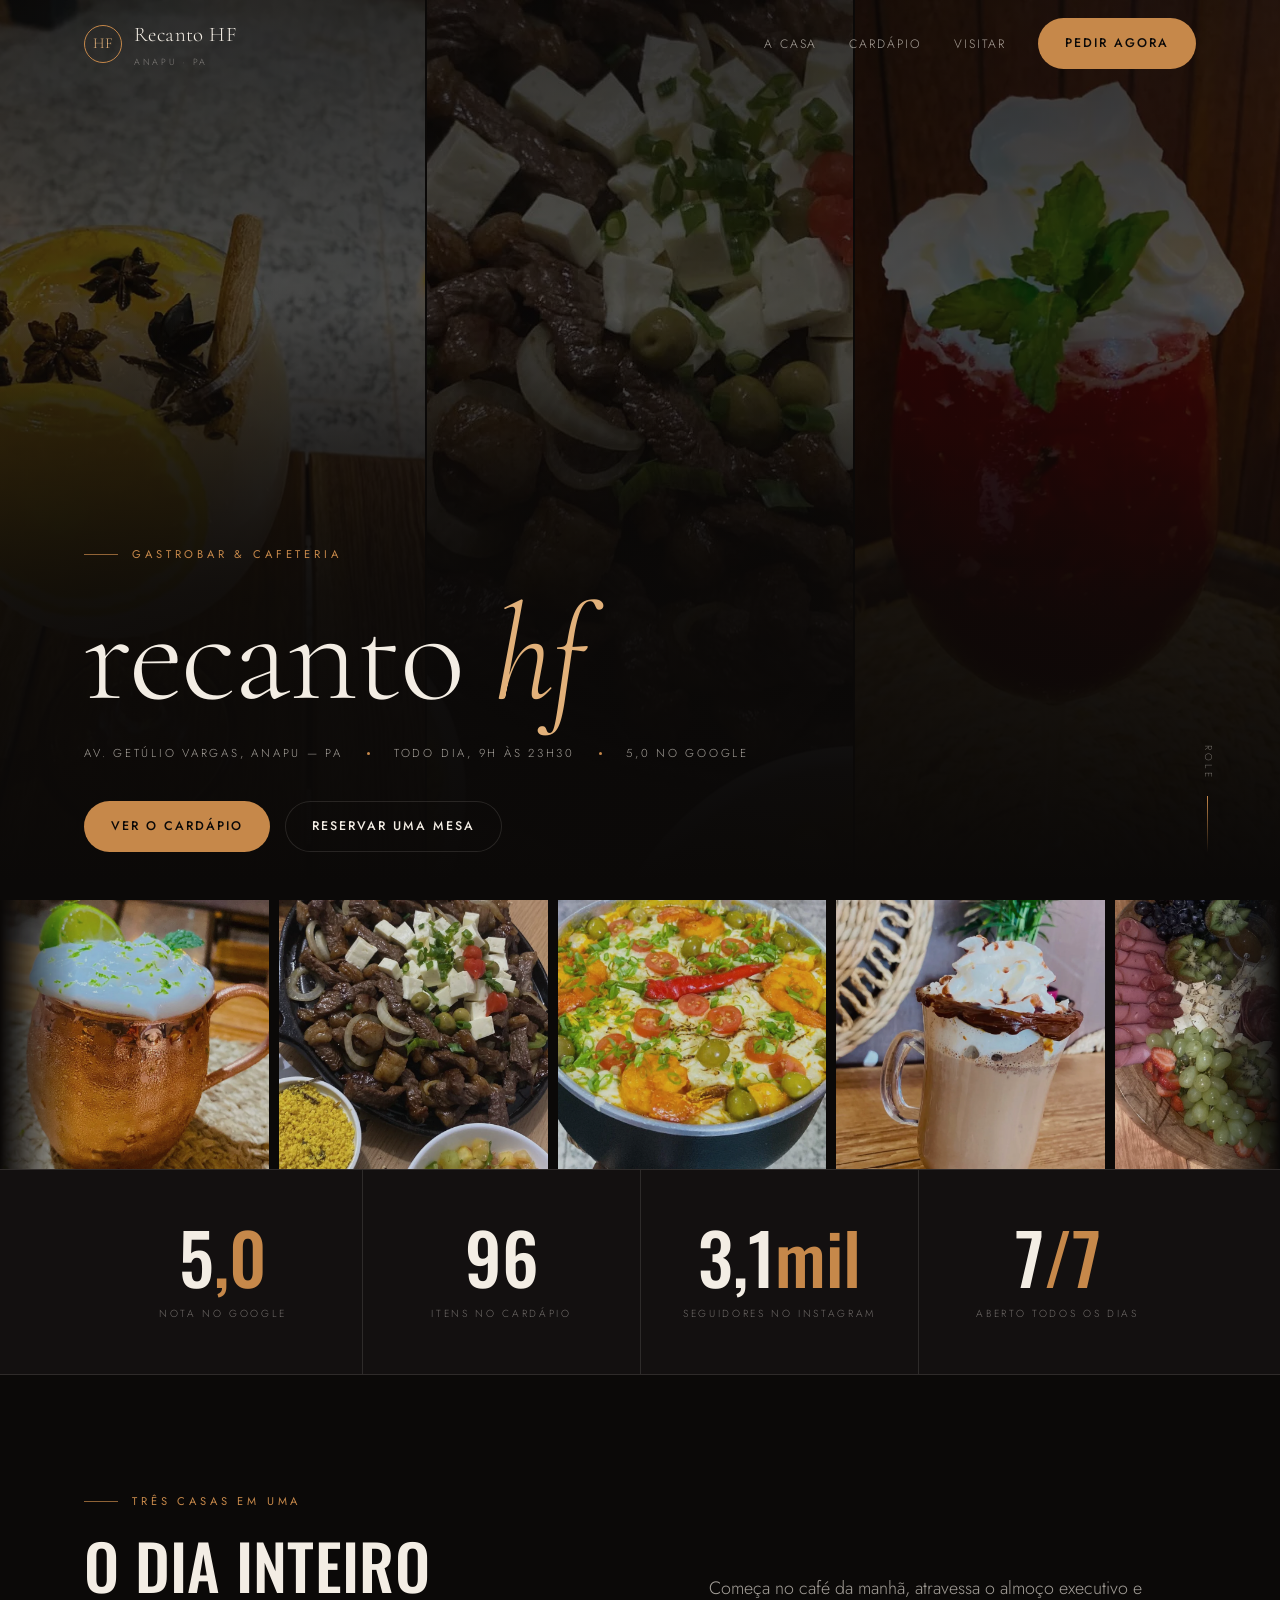
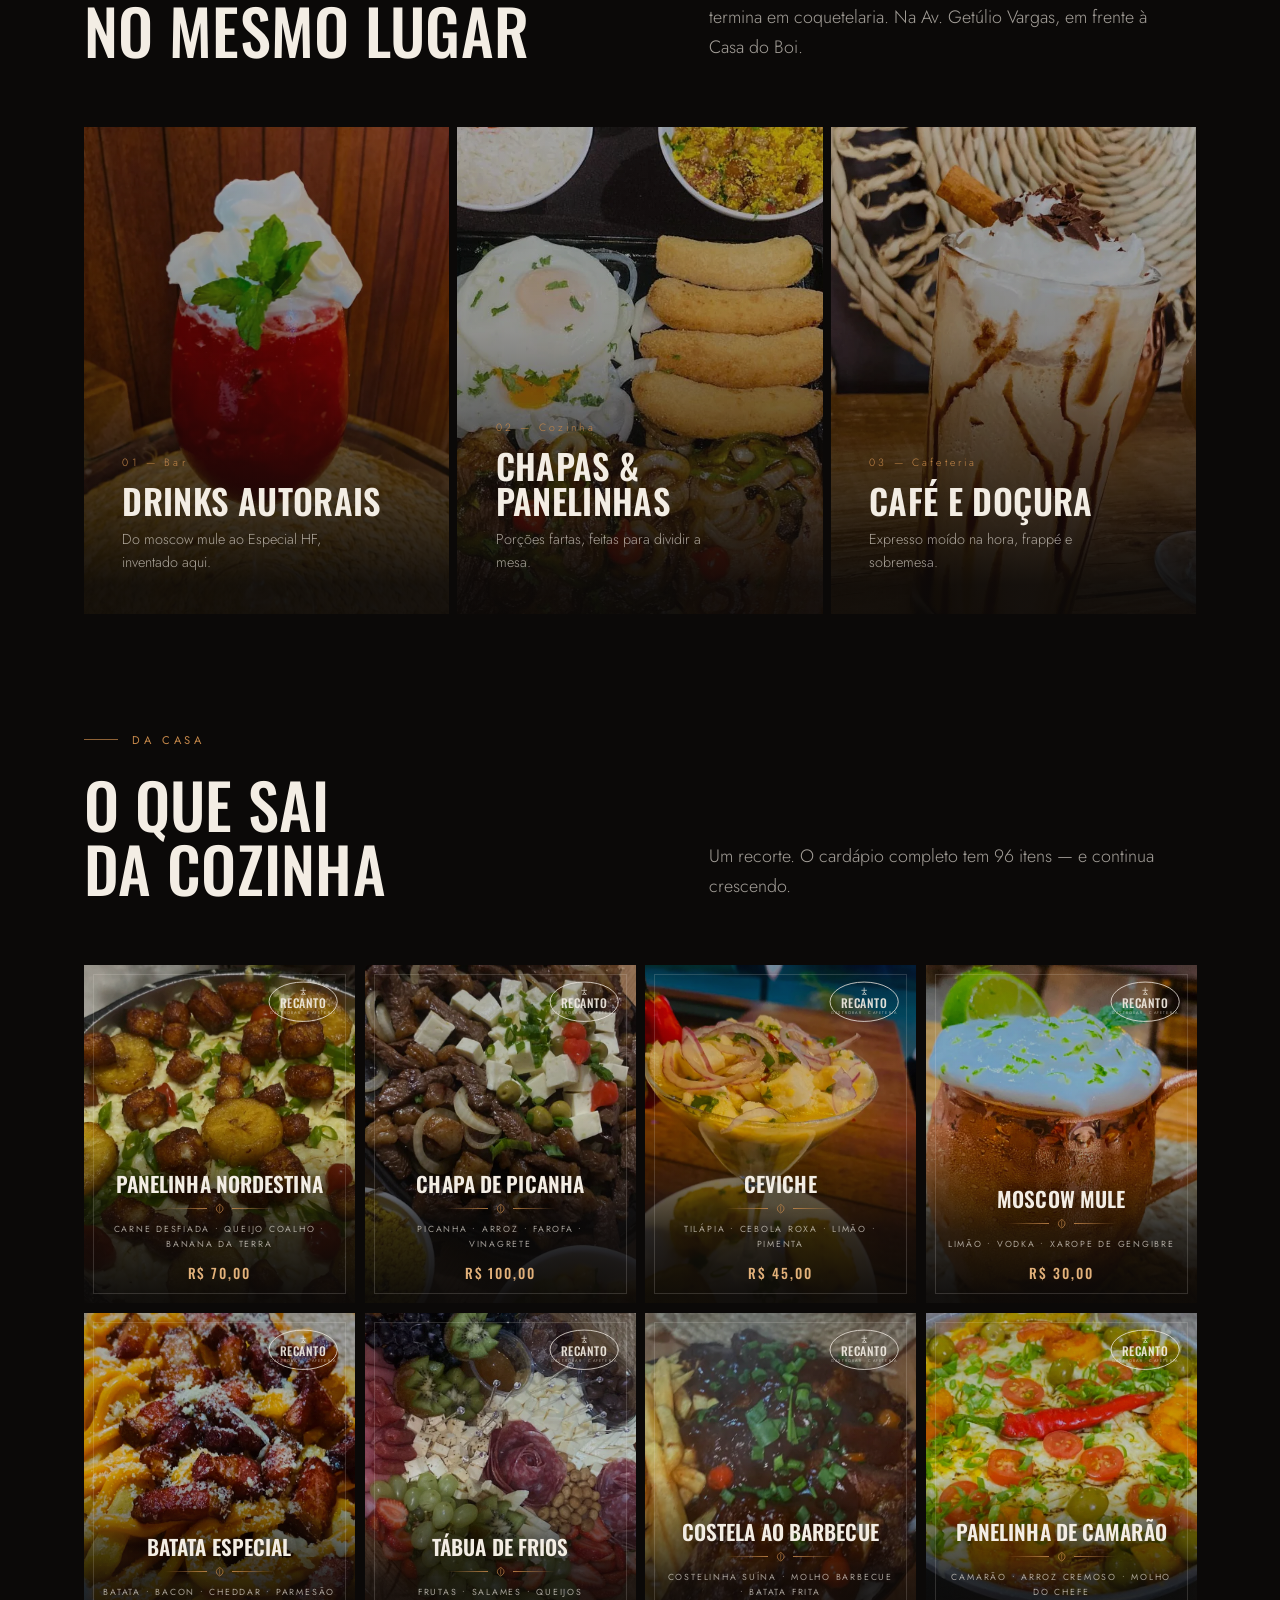
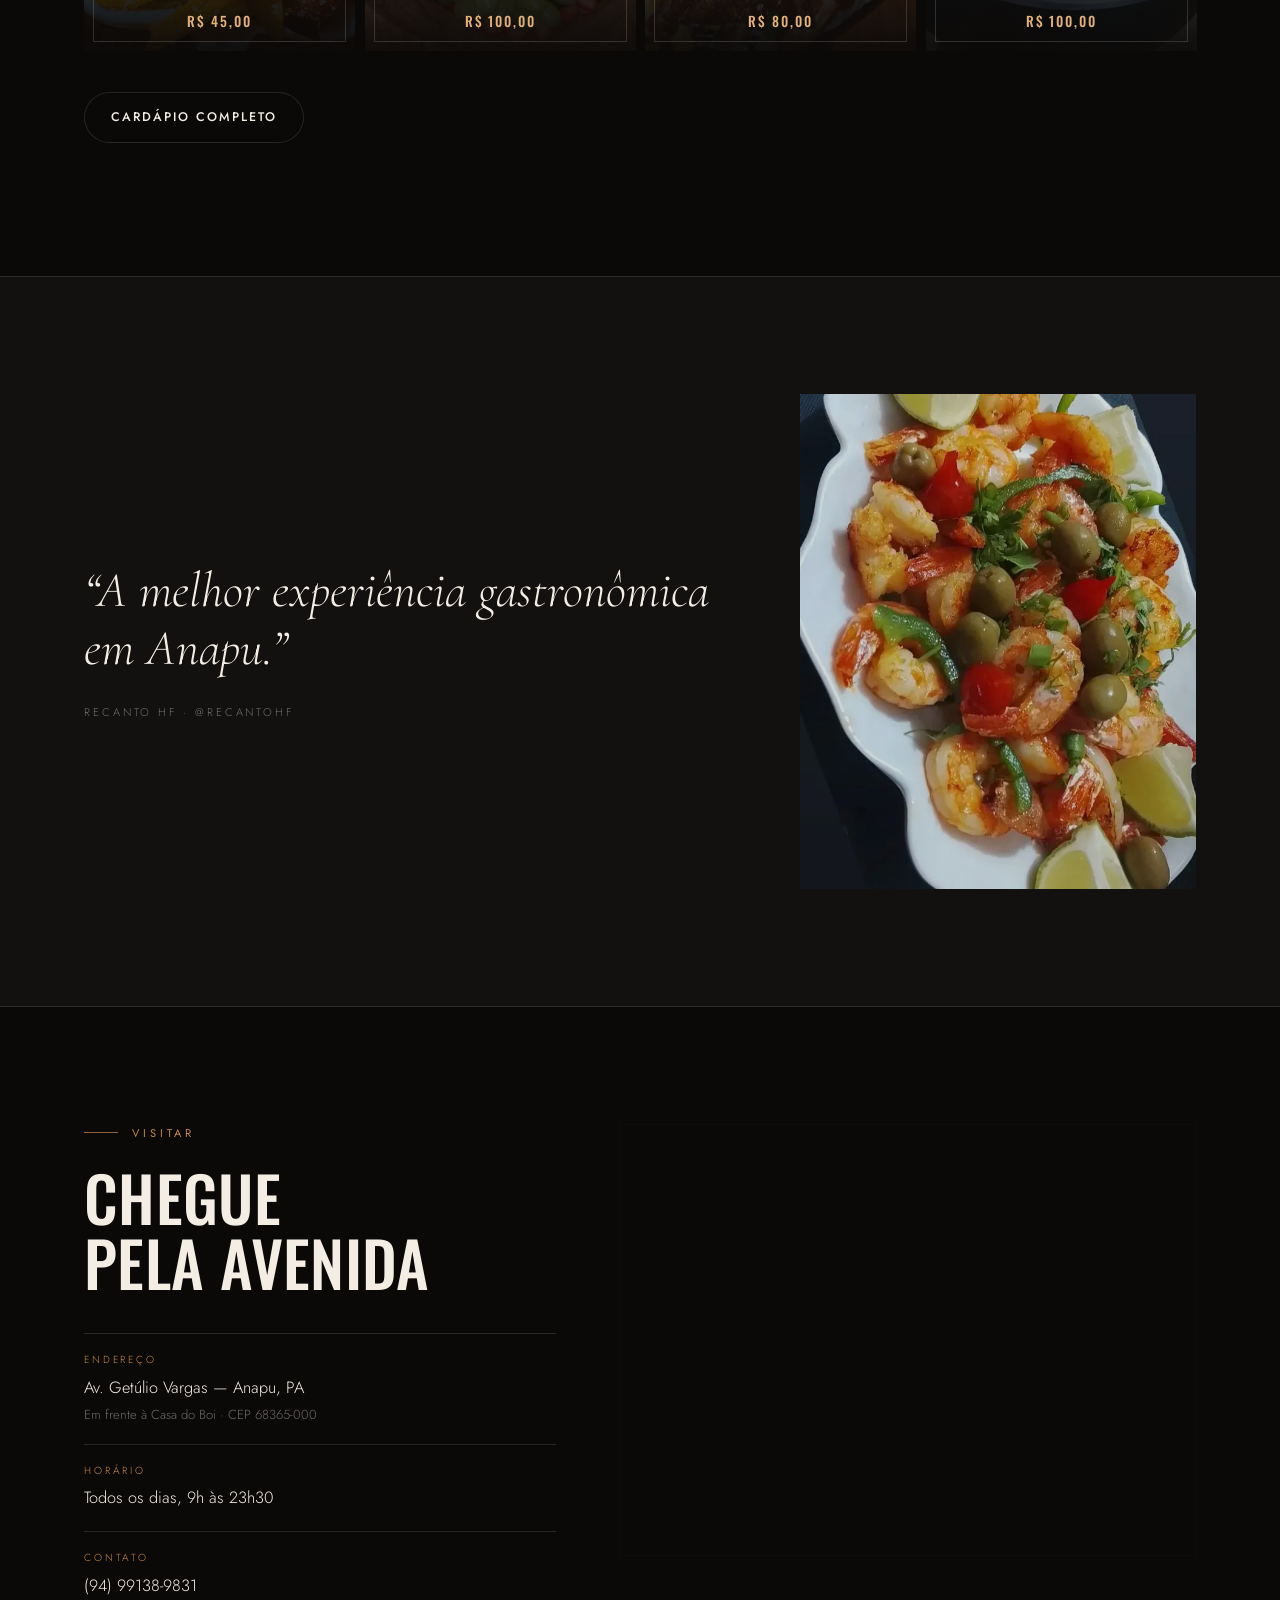
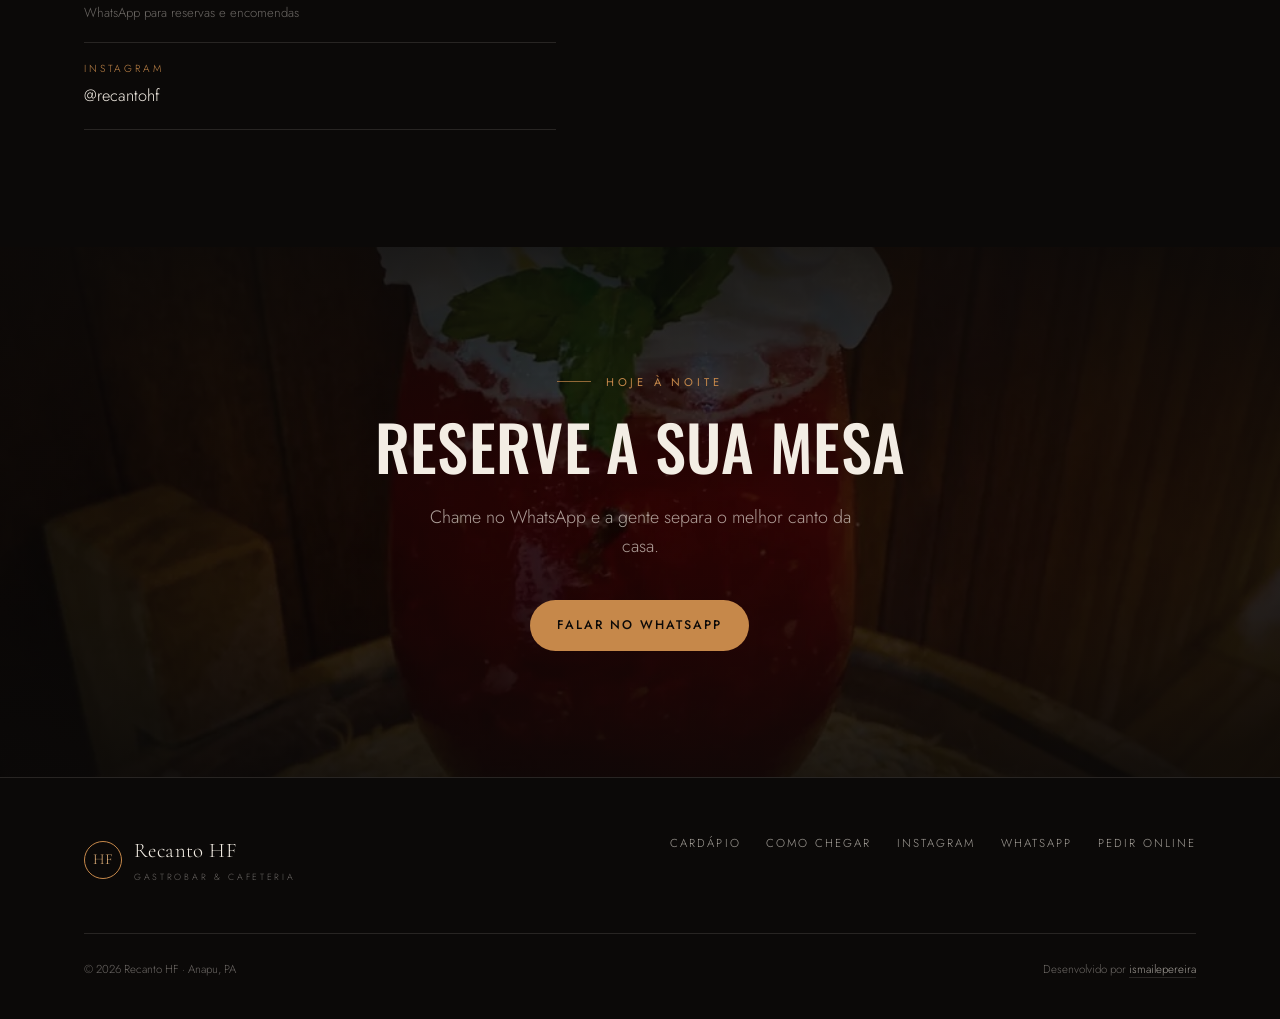
==== commit 2bd9d250: "Aplica a linguagem das peças aos cartões, com preço dentro da foto Traz para o site a estética dos t" ====
--- a/src/index.html
+++ b/src/index.html
@@ -18,7 +18,7 @@
 
   <link rel="preconnect" href="https://fonts.googleapis.com" />
   <link rel="preconnect" href="https://fonts.gstatic.com" crossorigin />
-  <link href="https://fonts.googleapis.com/css2?family=Cormorant+Garamond:ital,wght@0,300;0,400;0,500;1,300;1,400&family=Jost:wght@300;400;500&display=swap" rel="stylesheet" />
+  <link href="https://fonts.googleapis.com/css2?family=Cormorant+Garamond:ital,wght@0,300;0,400;0,500;1,300;1,400&family=Jost:wght@300;400;500&family=Oswald:wght@400;500;600&display=swap" rel="stylesheet" />
   <link rel="stylesheet" href="assets/css/styles.css" />
 
   <script type="application/ld+json">
@@ -202,60 +202,84 @@
 
     <div class="wrap">
       <div class="showcase">
-        <a class="dish is-tall" href="cardapio.html" data-reveal>
+        <a class="plate" href="cardapio.html" data-reveal>
           <img src="assets/img/menu/panelinha-nordestina.webp" alt="Panelinha nordestina com carne desfiada e queijo coalho" loading="lazy" />
-          <div class="dish-body">
-            <span class="dish-name">Panelinha nordestina</span>
-            <span class="dish-price">R$ 70</span>
-          </div>
-        </a>
-        <a class="dish" href="cardapio.html" data-reveal data-reveal-delay="1">
-          <img src="assets/img/menu/chapa-de-picanha.webp" alt="Chapa de picanha" loading="lazy" />
-          <div class="dish-body">
-            <span class="dish-name">Chapa de picanha</span>
-            <span class="dish-price">R$ 100</span>
-          </div>
-        </a>
-        <a class="dish" href="cardapio.html" data-reveal data-reveal-delay="2">
+          <span class="plate-logo" aria-hidden="true"><svg viewBox="0 0 200 118"><use href="#hf-selo"/></svg></span>
+          <div class="plate-body">
+            <h3 class="plate-name">Panelinha nordestina</h3>
+            <span class="rule" aria-hidden="true"><svg viewBox="0 0 24 24"><use href="#hf-folha"/></svg></span>
+            <p class="plate-ing">CARNE DESFIADA • QUEIJO COALHO • BANANA DA TERRA</p>
+            <span class="plate-price">R$ 70,00</span>
+          </div>
+        </a>
+        <a class="plate" href="cardapio.html" data-reveal data-reveal-delay="1">
+          <img src="assets/img/menu/chapa-de-picanha.webp" alt="Chapa de picanha com farofa e vinagrete" loading="lazy" />
+          <span class="plate-logo" aria-hidden="true"><svg viewBox="0 0 200 118"><use href="#hf-selo"/></svg></span>
+          <div class="plate-body">
+            <h3 class="plate-name">Chapa de picanha</h3>
+            <span class="rule" aria-hidden="true"><svg viewBox="0 0 24 24"><use href="#hf-folha"/></svg></span>
+            <p class="plate-ing">PICANHA • ARROZ • FAROFA • VINAGRETE</p>
+            <span class="plate-price">R$ 100,00</span>
+          </div>
+        </a>
+        <a class="plate" href="cardapio.html" data-reveal data-reveal-delay="2">
           <img src="assets/img/menu/cevich.webp" alt="Ceviche de tilápia" loading="lazy" />
-          <div class="dish-body">
-            <span class="dish-name">Ceviche</span>
-            <span class="dish-price">R$ 45</span>
-          </div>
-        </a>
-        <a class="dish is-tall" href="cardapio.html" data-reveal data-reveal-delay="3">
+          <span class="plate-logo" aria-hidden="true"><svg viewBox="0 0 200 118"><use href="#hf-selo"/></svg></span>
+          <div class="plate-body">
+            <h3 class="plate-name">Ceviche</h3>
+            <span class="rule" aria-hidden="true"><svg viewBox="0 0 24 24"><use href="#hf-folha"/></svg></span>
+            <p class="plate-ing">TILÁPIA • CEBOLA ROXA • LIMÃO • PIMENTA</p>
+            <span class="plate-price">R$ 45,00</span>
+          </div>
+        </a>
+        <a class="plate" href="cardapio.html" data-reveal data-reveal-delay="3">
           <img src="assets/img/menu/moscow-mule.webp" alt="Moscow mule na caneca de cobre" loading="lazy" />
-          <div class="dish-body">
-            <span class="dish-name">Moscow mule</span>
-            <span class="dish-price">R$ 30</span>
-          </div>
-        </a>
-        <a class="dish" href="cardapio.html" data-reveal>
+          <span class="plate-logo" aria-hidden="true"><svg viewBox="0 0 200 118"><use href="#hf-selo"/></svg></span>
+          <div class="plate-body">
+            <h3 class="plate-name">Moscow mule</h3>
+            <span class="rule" aria-hidden="true"><svg viewBox="0 0 24 24"><use href="#hf-folha"/></svg></span>
+            <p class="plate-ing">LIMÃO • VODKA • XAROPE DE GENGIBRE</p>
+            <span class="plate-price">R$ 30,00</span>
+          </div>
+        </a>
+        <a class="plate" href="cardapio.html" data-reveal>
           <img src="assets/img/menu/batata-especial.webp" alt="Batata especial com bacon, cheddar e parmesão" loading="lazy" />
-          <div class="dish-body">
-            <span class="dish-name">Batata especial</span>
-            <span class="dish-price">R$ 45</span>
-          </div>
-        </a>
-        <a class="dish" href="cardapio.html" data-reveal data-reveal-delay="1">
-          <img src="assets/img/menu/tabua-de-frios.webp" alt="Tábua de frios" loading="lazy" />
-          <div class="dish-body">
-            <span class="dish-name">Tábua de frios</span>
-            <span class="dish-price">R$ 100</span>
-          </div>
-        </a>
-        <a class="dish" href="cardapio.html" data-reveal data-reveal-delay="2">
+          <span class="plate-logo" aria-hidden="true"><svg viewBox="0 0 200 118"><use href="#hf-selo"/></svg></span>
+          <div class="plate-body">
+            <h3 class="plate-name">Batata especial</h3>
+            <span class="rule" aria-hidden="true"><svg viewBox="0 0 24 24"><use href="#hf-folha"/></svg></span>
+            <p class="plate-ing">BATATA • BACON • CHEDDAR • PARMESÃO</p>
+            <span class="plate-price">R$ 45,00</span>
+          </div>
+        </a>
+        <a class="plate" href="cardapio.html" data-reveal data-reveal-delay="1">
+          <img src="assets/img/menu/tabua-de-frios.webp" alt="Tábua de frios com queijos e frutas" loading="lazy" />
+          <span class="plate-logo" aria-hidden="true"><svg viewBox="0 0 200 118"><use href="#hf-selo"/></svg></span>
+          <div class="plate-body">
+            <h3 class="plate-name">Tábua de frios</h3>
+            <span class="rule" aria-hidden="true"><svg viewBox="0 0 24 24"><use href="#hf-folha"/></svg></span>
+            <p class="plate-ing">FRUTAS • SALAMES • QUEIJOS</p>
+            <span class="plate-price">R$ 100,00</span>
+          </div>
+        </a>
+        <a class="plate" href="cardapio.html" data-reveal data-reveal-delay="2">
           <img src="assets/img/menu/costela-suina-ao-molho-barbecue.webp" alt="Costela suína ao molho barbecue" loading="lazy" />
-          <div class="dish-body">
-            <span class="dish-name">Costela ao barbecue</span>
-            <span class="dish-price">R$ 80</span>
-          </div>
-        </a>
-        <a class="dish" href="cardapio.html" data-reveal data-reveal-delay="3">
-          <img src="assets/img/menu/cappuccino.webp" alt="Cappuccino com borda de doce de leite" loading="lazy" />
-          <div class="dish-body">
-            <span class="dish-name">Cappuccino</span>
-            <span class="dish-price">R$ 15</span>
+          <span class="plate-logo" aria-hidden="true"><svg viewBox="0 0 200 118"><use href="#hf-selo"/></svg></span>
+          <div class="plate-body">
+            <h3 class="plate-name">Costela ao barbecue</h3>
+            <span class="rule" aria-hidden="true"><svg viewBox="0 0 24 24"><use href="#hf-folha"/></svg></span>
+            <p class="plate-ing">COSTELINHA SUÍNA • MOLHO BARBECUE • BATATA FRITA</p>
+            <span class="plate-price">R$ 80,00</span>
+          </div>
+        </a>
+        <a class="plate" href="cardapio.html" data-reveal data-reveal-delay="3">
+          <img src="assets/img/menu/panelinha-de-camarao.webp" alt="Panelinha de camarão gratinada" loading="lazy" />
+          <span class="plate-logo" aria-hidden="true"><svg viewBox="0 0 200 118"><use href="#hf-selo"/></svg></span>
+          <div class="plate-body">
+            <h3 class="plate-name">Panelinha de camarão</h3>
+            <span class="rule" aria-hidden="true"><svg viewBox="0 0 24 24"><use href="#hf-folha"/></svg></span>
+            <p class="plate-ing">CAMARÃO • ARROZ CREMOSO • MOLHO DO CHEFE</p>
+            <span class="plate-price">R$ 100,00</span>
           </div>
         </a>
       </div>
@@ -274,7 +298,7 @@
         <cite>Recanto HF · @recantohf</cite>
       </div>
       <div class="quote-img" data-reveal data-reveal-delay="1">
-        <img src="assets/img/menu/disco-de-carne.webp" alt="Disco de filé mignon ao molho do chef" loading="lazy" />
+        <img src="assets/img/menu/porcao-de-camarao.webp" alt="Porção de camarão" loading="lazy" />
       </div>
     </div>
   </section>
@@ -368,6 +392,7 @@
     </svg>
   </a>
 
+  <script src="assets/js/marca.js" defer></script>
   <script src="assets/js/main.js" defer></script>
 </body>
 </html>
--- a/src/assets/css/styles.css
+++ b/src/assets/css/styles.css
@@ -23,6 +23,7 @@
 
   /* Tipografia */
   --display: "Cormorant Garamond", Georgia, "Times New Roman", serif;
+  --stencil: "Oswald", "Jost", ui-sans-serif, "Segoe UI", Arial, sans-serif;
   --sans:    "Jost", ui-sans-serif, system-ui, "Segoe UI", Arial, sans-serif;
 
   /* Ritmo */
@@ -81,7 +82,14 @@
 }
 .display em { font-style: italic; color: var(--copper-lt); }
 
-.h-section { font-size: clamp(2.4rem, 6vw, 4.6rem); }
+.h-section {
+  font-family: var(--stencil);
+  font-weight: 500;
+  font-size: clamp(2rem, 5vw, 3.9rem);
+  line-height: 1.04;
+  letter-spacing: 0.005em;
+  text-transform: uppercase;
+}
 
 .eyebrow {
   font-family: var(--sans);
@@ -365,7 +373,8 @@
 }
 .stat:first-child { border-left: 0; }
 .stat-num {
-  font-family: var(--display);
+  font-family: var(--stencil);
+  font-weight: 500;
   font-size: clamp(2.6rem, 6vw, 4.4rem);
   line-height: 1;
   color: var(--cream);
@@ -404,7 +413,7 @@
   inset: 0;
   width: 100%; height: 100%;
   object-fit: cover;
-  z-index: -2;
+  z-index: 0;
   transition: transform 1.1s var(--ease), filter 0.7s var(--ease);
   filter: brightness(0.72) saturate(0.95);
 }
@@ -412,11 +421,12 @@
   content: "";
   position: absolute;
   inset: 0;
-  z-index: -1;
+  z-index: 1;
+  pointer-events: none;
   background: linear-gradient(to top, rgba(11, 9, 8, 0.92) 6%, rgba(11, 9, 8, 0.15) 58%, transparent);
 }
 .world:hover img { transform: scale(1.07); filter: brightness(0.86) saturate(1.05); }
-.world-body { padding: clamp(1.6rem, 3vw, 2.6rem); width: 100%; }
+.world-body { padding: clamp(1.6rem, 3vw, 2.6rem); width: 100%; position: relative; z-index: 2; }
 .world-index {
   font-size: 0.66rem;
   letter-spacing: 0.3em;
@@ -424,44 +434,149 @@
   display: block;
   margin-bottom: 0.7rem;
 }
-.world h3 { font-size: clamp(1.9rem, 3vw, 2.7rem); }
+.world h3 {
+  font-family: var(--stencil);
+  font-weight: 600;
+  font-size: clamp(1.6rem, 2.7vw, 2.3rem);
+  text-transform: uppercase;
+  letter-spacing: 0.01em;
+}
 .world p { color: var(--cream-mid); font-size: 0.9rem; margin: 0.6rem 0 0; max-width: 30ch; }
 
-/* --------------------------------------------------------------- Vitrine */
-
-.showcase { display: grid; grid-template-columns: repeat(4, 1fr); gap: 8px; }
-@media (max-width: 1000px) { .showcase { grid-template-columns: repeat(2, 1fr); } }
-
-.dish { position: relative; aspect-ratio: 1; overflow: hidden; background: var(--ink-2); }
-.dish.is-tall { grid-row: span 2; aspect-ratio: 1 / 2; }
-@media (max-width: 1000px) { .dish.is-tall { grid-row: span 1; aspect-ratio: 1; } }
-
-.dish img {
+/* ============================================== Cartão de prato (template) =
+   Linguagem visual dos templates de peça: foto ocupando tudo, logo oval
+   discreta no alto, e o bloco de texto — nome, ornamento, ingredientes e
+   PREÇO — dentro da própria foto, sobre um pé escuro.
+   ========================================================================== */
+
+.plate {
+  position: relative;
+  display: block;
+  aspect-ratio: 4 / 5;
+  overflow: hidden;
+  background: var(--ink-2);
+  isolation: isolate;
+  container-type: inline-size;
+}
+.plate img {
+  position: absolute;
+  inset: 0;
   width: 100%; height: 100%;
   object-fit: cover;
-  transition: transform 1s var(--ease), filter 0.6s var(--ease);
-  filter: brightness(0.82);
-}
-.dish:hover img { transform: scale(1.06); filter: brightness(0.55); }
-
-.dish-body {
+  filter: brightness(0.86) saturate(1.05) contrast(1.03);
+  transition: transform 1.1s var(--ease), filter 0.7s var(--ease);
+  z-index: 0;
+}
+.plate:hover img { transform: scale(1.05); filter: brightness(0.98) saturate(1.1); }
+
+/* Pé escuro: garante leitura do texto sem apagar a foto. */
+.plate::after {
+  content: "";
+  position: absolute;
+  inset: 0;
+  z-index: 1;
+  pointer-events: none;
+  background:
+    linear-gradient(to top, rgba(11, 9, 8, 0.96) 2%, rgba(11, 9, 8, 0.8) 21%,
+                    rgba(11, 9, 8, 0.06) 52%, rgba(11, 9, 8, 0.2) 100%);
+}
+
+/* Moldura fina interna, como nas peças impressas. */
+.plate::before {
+  content: "";
+  position: absolute;
+  inset: clamp(9px, 3cqw, 16px);
+  border: 1px solid rgba(243, 237, 228, 0.16);
+  pointer-events: none;
+  z-index: 4;
+}
+
+.plate-logo {
+  position: absolute;
+  top: clamp(16px, 6cqw, 30px);
+  right: clamp(16px, 6cqw, 30px);
+  z-index: 3;
+  width: clamp(58px, 26cqw, 100px);
+  opacity: 0.92;
+}
+.plate-logo svg { width: 100%; height: auto; display: block; }
+
+.plate-body {
   position: absolute;
   inset: auto 0 0;
-  padding: 1.3rem;
-  display: flex;
-  align-items: flex-end;
-  justify-content: space-between;
-  gap: 1rem;
-  background: linear-gradient(to top, rgba(11, 9, 8, 0.9), transparent);
-  transform: translateY(6px);
-  opacity: 0;
-  transition: opacity 0.5s var(--ease), transform 0.5s var(--ease);
-}
-.dish:hover .dish-body, .dish:focus-within .dish-body { opacity: 1; transform: none; }
-@media (hover: none) { .dish-body { opacity: 1; transform: none; } }
-
-.dish-name { font-family: var(--display); font-size: 1.25rem; line-height: 1.15; }
-.dish-price { font-size: 0.78rem; letter-spacing: 0.08em; color: var(--copper-lt); white-space: nowrap; }
+  z-index: 3;
+  padding: clamp(0.9rem, 6cqw, 1.9rem) clamp(1rem, 7cqw, 2.1rem) clamp(1.1rem, 7cqw, 2rem);
+  text-align: center;
+}
+
+.plate-name {
+  font-family: var(--stencil);
+  font-weight: 600;
+  font-size: clamp(1rem, 7.8cqw, 2.15rem);
+  line-height: 1.02;
+  letter-spacing: 0.005em;
+  text-transform: uppercase;
+  color: var(--cream);
+  margin: 0;
+  text-shadow: 0 2px 18px rgba(0, 0, 0, 0.55);
+}
+
+.plate-ing {
+  margin: clamp(0.5rem, 3cqw, 0.85rem) 0 0;
+  font-size: clamp(0.55rem, 3.1cqw, 0.76rem);
+  font-weight: 400;
+  letter-spacing: 0.2em;
+  text-transform: uppercase;
+  color: var(--cream-mid);
+  line-height: 1.7;
+}
+.plate-ing.is-sentence {
+  letter-spacing: 0.03em;
+  text-transform: none;
+  font-size: clamp(0.66rem, 3.4cqw, 0.86rem);
+  color: var(--cream-dim);
+}
+
+.plate-price {
+  display: block;
+  margin-top: clamp(0.55rem, 3.4cqw, 1rem);
+  font-family: var(--stencil);
+  font-weight: 500;
+  font-size: clamp(0.86rem, 5cqw, 1.3rem);
+  letter-spacing: 0.14em;
+  color: var(--copper-lt);
+}
+
+/* Ornamento: filete com uma folha ao centro (o "•><•" das peças). */
+.rule {
+  display: flex;
+  align-items: center;
+  justify-content: center;
+  gap: clamp(0.4rem, 2.6cqw, 0.75rem);
+  margin-top: clamp(0.5rem, 3cqw, 0.85rem);
+}
+.rule::before, .rule::after {
+  content: "";
+  height: 1px;
+  width: clamp(34px, 18%, 88px);
+  background: linear-gradient(90deg, transparent, var(--copper));
+  opacity: 0.85;
+}
+.rule::after { background: linear-gradient(90deg, var(--copper), transparent); }
+.rule svg { width: clamp(11px, 4.2cqw, 17px); height: auto; color: var(--copper); flex: none; }
+.rule.is-left { justify-content: flex-start; }
+.rule.is-left::before { display: none; }
+.rule.is-left::after { width: clamp(50px, 24%, 130px); }
+
+/* --------------------------------------------------------------- Vitrine */
+
+.showcase {
+  display: grid;
+  grid-template-columns: repeat(4, 1fr);
+  gap: 10px;
+}
+@media (max-width: 1080px) { .showcase { grid-template-columns: repeat(2, 1fr); } }
+@media (max-width: 560px)  { .showcase { grid-template-columns: 1fr; } }
 
 /* --------------------------------------------------------------- Citação */
 
@@ -521,10 +636,10 @@
 .map {
   aspect-ratio: 4 / 3;
   border: 1px solid var(--line);
-  filter: grayscale(1) invert(0.92) contrast(0.86) brightness(0.94);
+  filter: invert(0.91) hue-rotate(180deg) grayscale(0.28) contrast(0.92) brightness(0.98);
   transition: filter 0.6s var(--ease);
 }
-.map:hover { filter: grayscale(0.5) invert(0.9) contrast(0.9); }
+.map:hover { filter: invert(0.88) hue-rotate(180deg) grayscale(0.1) contrast(0.95); }
 .map iframe { width: 100%; height: 100%; border: 0; display: block; }
 
 /* ------------------------------------------------------------------- CTA */
@@ -656,41 +771,42 @@
   gap: 1.5rem;
   margin-bottom: 2.4rem;
 }
-.menu-cat-head h2 { font-size: clamp(2rem, 5vw, 3.4rem); }
+.menu-cat-head h2 {
+  font-family: var(--stencil);
+  font-weight: 500;
+  text-transform: uppercase;
+  letter-spacing: 0.01em;
+  font-size: clamp(1.7rem, 4vw, 2.9rem);
+}
 .menu-cat-count { font-size: 0.68rem; letter-spacing: 0.24em; text-transform: uppercase; color: var(--cream-dim); }
 
 .menu-grid {
   display: grid;
-  grid-template-columns: repeat(auto-fill, minmax(230px, 1fr));
-  gap: clamp(1.2rem, 2.4vw, 2rem);
-}
-.menu-item { display: flex; flex-direction: column; }
-.menu-item-img {
-  aspect-ratio: 1;
-  overflow: hidden;
-  background: var(--ink-3);
-  margin-bottom: 1rem;
-  position: relative;
-}
-.menu-item-img img {
-  width: 100%; height: 100%;
-  object-fit: cover;
-  filter: brightness(0.9);
-  transition: transform 0.9s var(--ease), filter 0.5s var(--ease);
-}
-.menu-item:hover .menu-item-img img { transform: scale(1.05); filter: brightness(1); }
-.menu-item-img.is-empty::after {
-  content: "HF";
-  position: absolute; inset: 0;
-  display: grid; place-items: center;
+  grid-template-columns: repeat(auto-fill, minmax(255px, 1fr));
+  gap: 10px;
+}
+
+/* Item sem foto: mantém o mesmo cartão, com o monograma no lugar da imagem. */
+.plate.is-empty {
+  background:
+    radial-gradient(90% 70% at 50% 30%, rgba(198, 136, 74, 0.14), transparent 70%),
+    var(--ink-3);
+}
+.plate.is-empty::before { border-color: rgba(198, 136, 74, 0.2); }
+.plate.is-empty::after {
+  background: linear-gradient(to top, rgba(11, 9, 8, 0.9) 6%, rgba(11, 9, 8, 0.4) 40%, transparent);
+}
+.plate-mono {
+  position: absolute;
+  inset: 0 0 34%;
+  display: grid;
+  place-items: center;
   font-family: var(--display);
-  font-size: 2rem;
-  color: rgba(198, 136, 74, 0.3);
-}
-.menu-item-top { display: flex; align-items: baseline; justify-content: space-between; gap: 0.8rem; }
-.menu-item h3 { font-size: 1.16rem; line-height: 1.2; }
-.menu-item-price { font-size: 0.82rem; color: var(--copper-lt); white-space: nowrap; letter-spacing: 0.04em; }
-.menu-item p { margin: 0.5rem 0 0; font-size: 0.86rem; line-height: 1.55; color: var(--cream-dim); }
+  font-size: clamp(3rem, 7vw, 4.6rem);
+  color: rgba(198, 136, 74, 0.28);
+  letter-spacing: 0.06em;
+  z-index: 1;
+}
 
 .menu-note {
   font-size: 0.78rem;
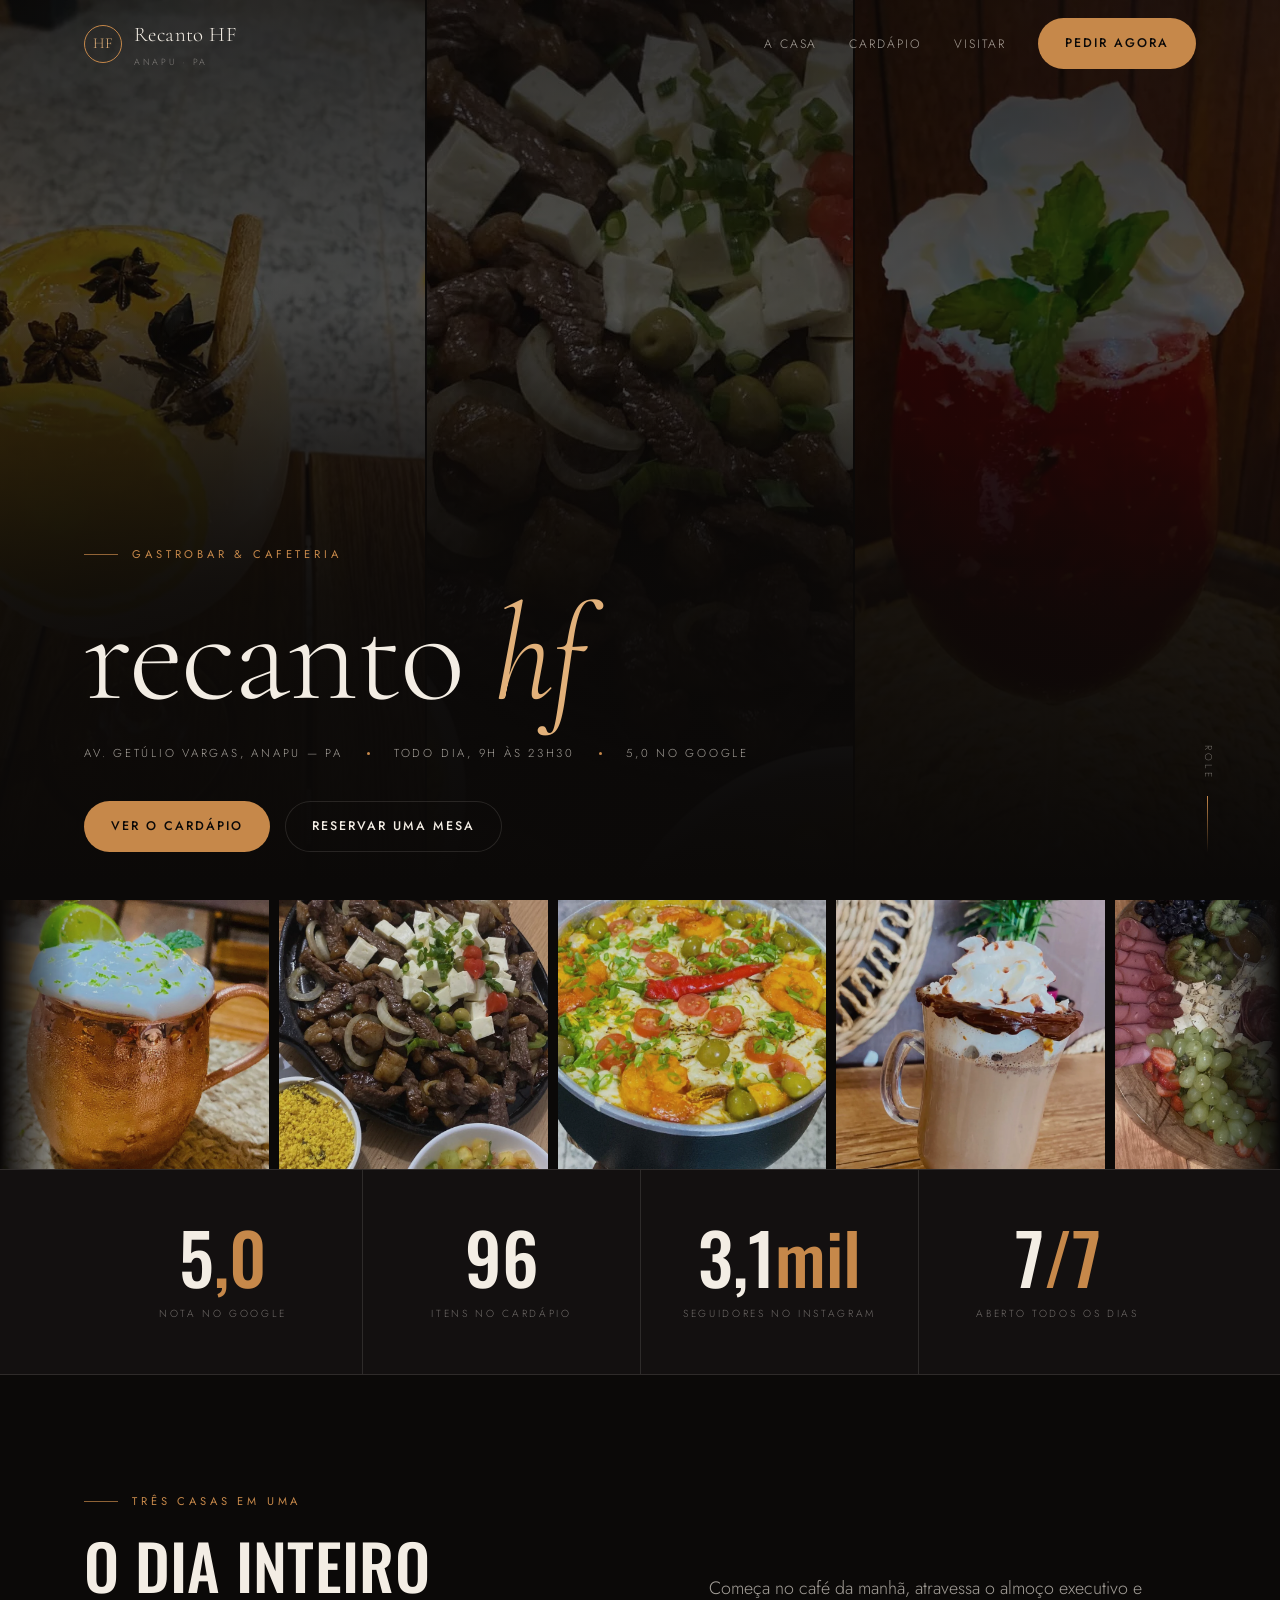
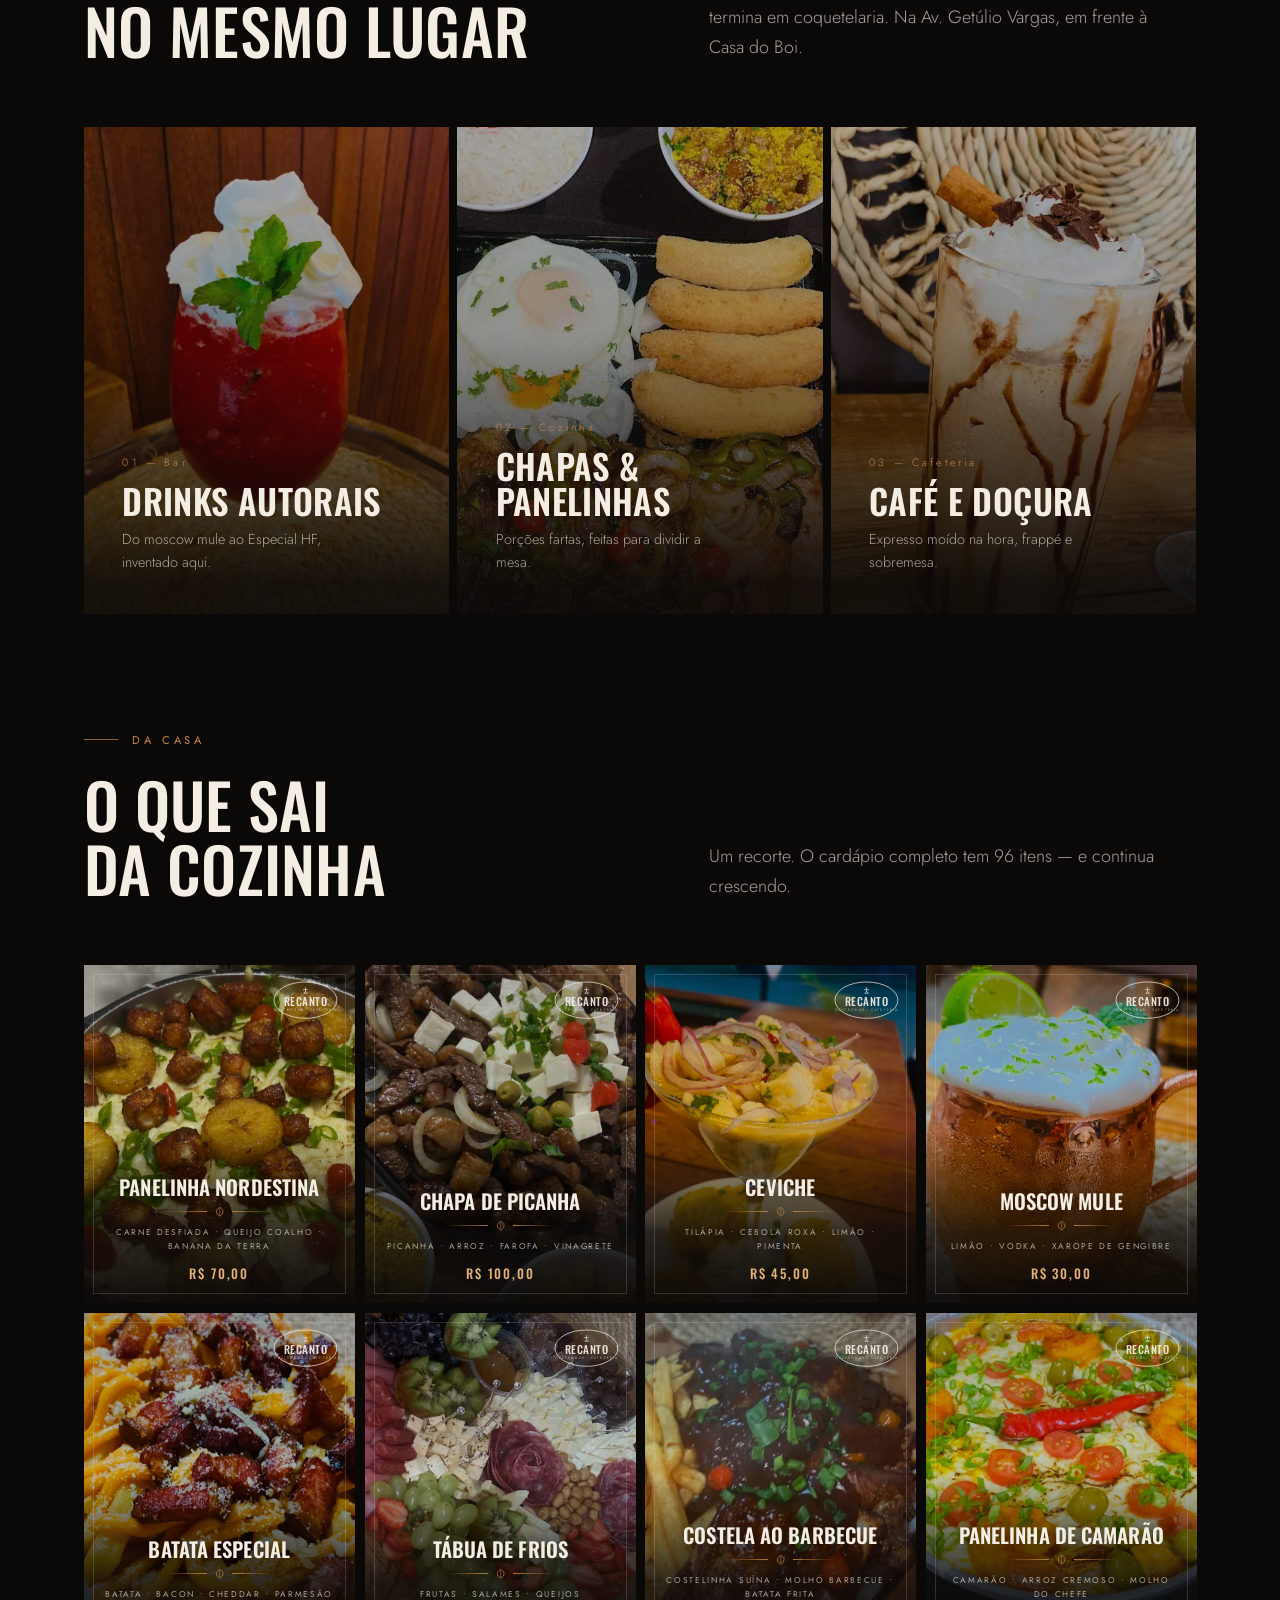
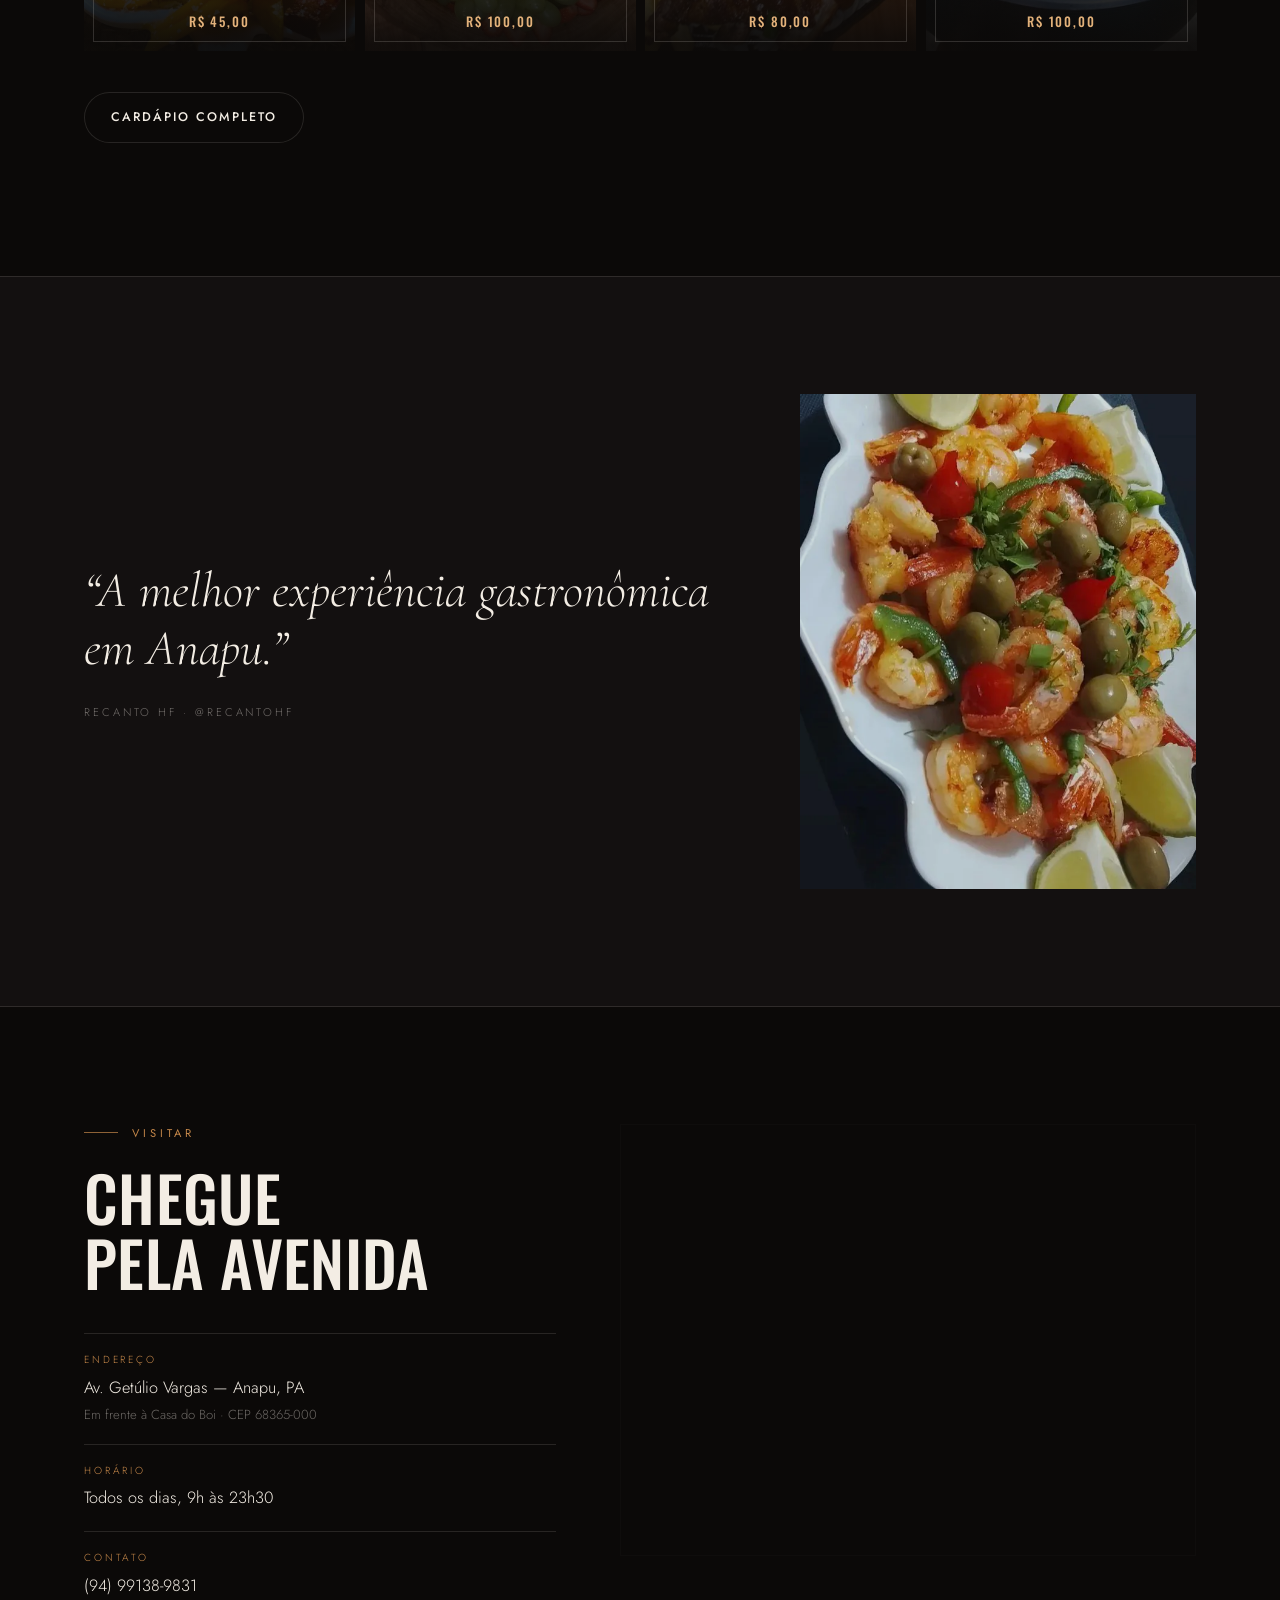
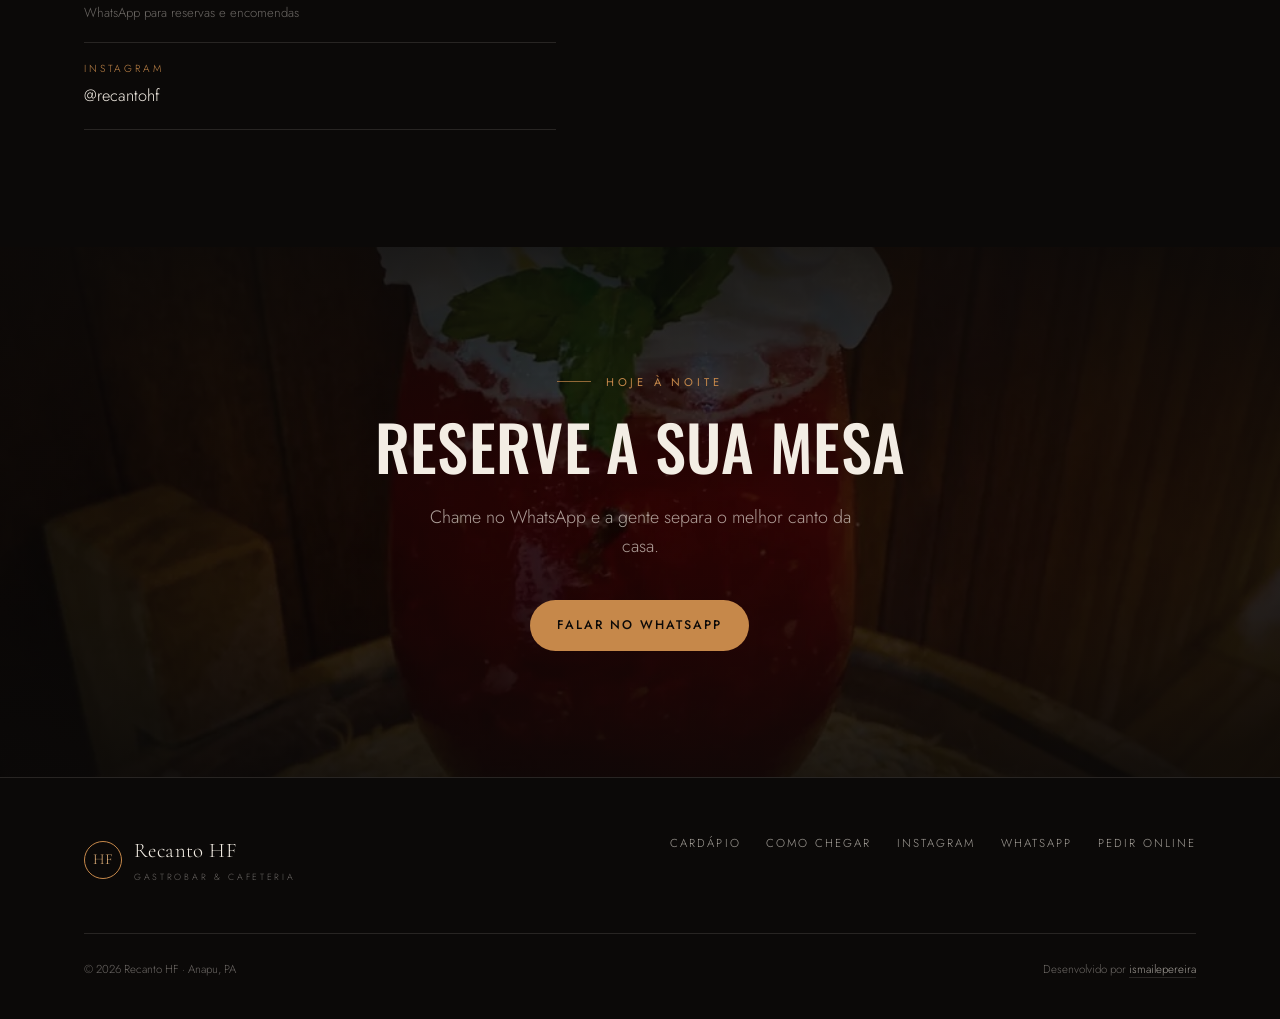
==== commit 71c01d98: "Segurar na foto abre o prato em tela cheia Gesto de pressionar e segurar sobre qualquer foto — no ca" ====
--- a/src/index.html
+++ b/src/index.html
@@ -205,6 +205,7 @@
         <a class="plate" href="cardapio.html" data-reveal>
           <img src="assets/img/menu/panelinha-nordestina.webp" alt="Panelinha nordestina com carne desfiada e queijo coalho" loading="lazy" />
           <span class="plate-logo" aria-hidden="true"><svg viewBox="0 0 200 118"><use href="#hf-selo"/></svg></span>
+          <span class="plate-zoom" aria-hidden="true"><svg viewBox="0 0 24 24"><use href="#hf-lupa"/></svg></span>
           <div class="plate-body">
             <h3 class="plate-name">Panelinha nordestina</h3>
             <span class="rule" aria-hidden="true"><svg viewBox="0 0 24 24"><use href="#hf-folha"/></svg></span>
@@ -215,6 +216,7 @@
         <a class="plate" href="cardapio.html" data-reveal data-reveal-delay="1">
           <img src="assets/img/menu/chapa-de-picanha.webp" alt="Chapa de picanha com farofa e vinagrete" loading="lazy" />
           <span class="plate-logo" aria-hidden="true"><svg viewBox="0 0 200 118"><use href="#hf-selo"/></svg></span>
+          <span class="plate-zoom" aria-hidden="true"><svg viewBox="0 0 24 24"><use href="#hf-lupa"/></svg></span>
           <div class="plate-body">
             <h3 class="plate-name">Chapa de picanha</h3>
             <span class="rule" aria-hidden="true"><svg viewBox="0 0 24 24"><use href="#hf-folha"/></svg></span>
@@ -225,6 +227,7 @@
         <a class="plate" href="cardapio.html" data-reveal data-reveal-delay="2">
           <img src="assets/img/menu/cevich.webp" alt="Ceviche de tilápia" loading="lazy" />
           <span class="plate-logo" aria-hidden="true"><svg viewBox="0 0 200 118"><use href="#hf-selo"/></svg></span>
+          <span class="plate-zoom" aria-hidden="true"><svg viewBox="0 0 24 24"><use href="#hf-lupa"/></svg></span>
           <div class="plate-body">
             <h3 class="plate-name">Ceviche</h3>
             <span class="rule" aria-hidden="true"><svg viewBox="0 0 24 24"><use href="#hf-folha"/></svg></span>
@@ -235,6 +238,7 @@
         <a class="plate" href="cardapio.html" data-reveal data-reveal-delay="3">
           <img src="assets/img/menu/moscow-mule.webp" alt="Moscow mule na caneca de cobre" loading="lazy" />
           <span class="plate-logo" aria-hidden="true"><svg viewBox="0 0 200 118"><use href="#hf-selo"/></svg></span>
+          <span class="plate-zoom" aria-hidden="true"><svg viewBox="0 0 24 24"><use href="#hf-lupa"/></svg></span>
           <div class="plate-body">
             <h3 class="plate-name">Moscow mule</h3>
             <span class="rule" aria-hidden="true"><svg viewBox="0 0 24 24"><use href="#hf-folha"/></svg></span>
@@ -245,6 +249,7 @@
         <a class="plate" href="cardapio.html" data-reveal>
           <img src="assets/img/menu/batata-especial.webp" alt="Batata especial com bacon, cheddar e parmesão" loading="lazy" />
           <span class="plate-logo" aria-hidden="true"><svg viewBox="0 0 200 118"><use href="#hf-selo"/></svg></span>
+          <span class="plate-zoom" aria-hidden="true"><svg viewBox="0 0 24 24"><use href="#hf-lupa"/></svg></span>
           <div class="plate-body">
             <h3 class="plate-name">Batata especial</h3>
             <span class="rule" aria-hidden="true"><svg viewBox="0 0 24 24"><use href="#hf-folha"/></svg></span>
@@ -255,6 +260,7 @@
         <a class="plate" href="cardapio.html" data-reveal data-reveal-delay="1">
           <img src="assets/img/menu/tabua-de-frios.webp" alt="Tábua de frios com queijos e frutas" loading="lazy" />
           <span class="plate-logo" aria-hidden="true"><svg viewBox="0 0 200 118"><use href="#hf-selo"/></svg></span>
+          <span class="plate-zoom" aria-hidden="true"><svg viewBox="0 0 24 24"><use href="#hf-lupa"/></svg></span>
           <div class="plate-body">
             <h3 class="plate-name">Tábua de frios</h3>
             <span class="rule" aria-hidden="true"><svg viewBox="0 0 24 24"><use href="#hf-folha"/></svg></span>
@@ -265,6 +271,7 @@
         <a class="plate" href="cardapio.html" data-reveal data-reveal-delay="2">
           <img src="assets/img/menu/costela-suina-ao-molho-barbecue.webp" alt="Costela suína ao molho barbecue" loading="lazy" />
           <span class="plate-logo" aria-hidden="true"><svg viewBox="0 0 200 118"><use href="#hf-selo"/></svg></span>
+          <span class="plate-zoom" aria-hidden="true"><svg viewBox="0 0 24 24"><use href="#hf-lupa"/></svg></span>
           <div class="plate-body">
             <h3 class="plate-name">Costela ao barbecue</h3>
             <span class="rule" aria-hidden="true"><svg viewBox="0 0 24 24"><use href="#hf-folha"/></svg></span>
@@ -275,6 +282,7 @@
         <a class="plate" href="cardapio.html" data-reveal data-reveal-delay="3">
           <img src="assets/img/menu/panelinha-de-camarao.webp" alt="Panelinha de camarão gratinada" loading="lazy" />
           <span class="plate-logo" aria-hidden="true"><svg viewBox="0 0 200 118"><use href="#hf-selo"/></svg></span>
+          <span class="plate-zoom" aria-hidden="true"><svg viewBox="0 0 24 24"><use href="#hf-lupa"/></svg></span>
           <div class="plate-body">
             <h3 class="plate-name">Panelinha de camarão</h3>
             <span class="rule" aria-hidden="true"><svg viewBox="0 0 24 24"><use href="#hf-folha"/></svg></span>
@@ -393,6 +401,7 @@
   </a>
 
   <script src="assets/js/marca.js" defer></script>
+  <script src="assets/js/lupa.js" defer></script>
   <script src="assets/js/main.js" defer></script>
 </body>
 </html>
--- a/src/assets/css/styles.css
+++ b/src/assets/css/styles.css
@@ -30,6 +30,8 @@
   --wrap: 1240px;
   --gut: clamp(20px, 5vw, 64px);
   --section: clamp(88px, 13vh, 168px);
+
+  --nav-h: 74px;
 
   --ease: cubic-bezier(0.22, 0.61, 0.36, 1);
 }
@@ -496,7 +498,7 @@
   top: clamp(16px, 6cqw, 30px);
   right: clamp(16px, 6cqw, 30px);
   z-index: 3;
-  width: clamp(58px, 26cqw, 100px);
+  width: clamp(46px, 24cqw, 100px);
   opacity: 0.92;
 }
 .plate-logo svg { width: 100%; height: auto; display: block; }
@@ -512,7 +514,7 @@
 .plate-name {
   font-family: var(--stencil);
   font-weight: 600;
-  font-size: clamp(1rem, 7.8cqw, 2.15rem);
+  font-size: clamp(0.8rem, 7.6cqw, 2.15rem);
   line-height: 1.02;
   letter-spacing: 0.005em;
   text-transform: uppercase;
@@ -522,8 +524,13 @@
 }
 
 .plate-ing {
-  margin: clamp(0.5rem, 3cqw, 0.85rem) 0 0;
-  font-size: clamp(0.55rem, 3.1cqw, 0.76rem);
+  margin: clamp(0.4rem, 3cqw, 0.85rem) 0 0;
+  font-size: clamp(0.5rem, 3.1cqw, 0.76rem);
+  display: -webkit-box;
+  -webkit-box-orient: vertical;
+  -webkit-line-clamp: 2;
+  line-clamp: 2;
+  overflow: hidden;
   font-weight: 400;
   letter-spacing: 0.2em;
   text-transform: uppercase;
@@ -533,7 +540,8 @@
 .plate-ing.is-sentence {
   letter-spacing: 0.03em;
   text-transform: none;
-  font-size: clamp(0.66rem, 3.4cqw, 0.86rem);
+  font-size: clamp(0.6rem, 3.4cqw, 0.86rem);
+  line-height: 1.45;
   color: var(--cream-dim);
 }
 
@@ -542,7 +550,7 @@
   margin-top: clamp(0.55rem, 3.4cqw, 1rem);
   font-family: var(--stencil);
   font-weight: 500;
-  font-size: clamp(0.86rem, 5cqw, 1.3rem);
+  font-size: clamp(0.72rem, 4.8cqw, 1.3rem);
   letter-spacing: 0.14em;
   color: var(--copper-lt);
 }
@@ -576,7 +584,6 @@
   gap: 10px;
 }
 @media (max-width: 1080px) { .showcase { grid-template-columns: repeat(2, 1fr); } }
-@media (max-width: 560px)  { .showcase { grid-template-columns: 1fr; } }
 
 /* --------------------------------------------------------------- Citação */
 
@@ -731,82 +738,266 @@
 .menu-hero { padding-block: 11rem 3rem; border-bottom: 1px solid var(--line); }
 .menu-hero .display { font-size: clamp(2.8rem, 8vw, 6rem); }
 
-.menu-nav {
+/* Barra de progresso: diz, sem texto, quanto do cardápio ainda falta. */
+.menu-progress {
+  position: fixed;
+  inset: 0 0 auto;
+  height: 2px;
+  z-index: 62;
+  background: rgba(243, 237, 228, 0.06);
+}
+.menu-progress span {
+  display: block;
+  height: 100%;
+  width: 0;
+  background: linear-gradient(90deg, var(--copper), var(--copper-lt));
+  transition: width 0.12s linear;
+}
+
+/* ------------------------------------------------- Layout com índice fixo */
+
+.menu-layout {
+  display: grid;
+  grid-template-columns: 232px minmax(0, 1fr);
+  gap: clamp(2rem, 4vw, 4.5rem);
+  align-items: start;
+}
+@media (max-width: 980px) { .menu-layout { grid-template-columns: 1fr; gap: 0; } }
+
+.menu-aside {
   position: sticky;
+  top: 96px;
+  max-height: calc(100vh - 130px);
+  overflow-y: auto;
+  scrollbar-width: thin;
+  scrollbar-color: rgba(198, 136, 74, 0.4) transparent;
+  padding-block: 2.5rem;
+}
+@media (max-width: 980px) { .menu-aside { display: none; } }
+
+.menu-index-title {
+  font-size: 0.62rem;
+  letter-spacing: 0.3em;
+  text-transform: uppercase;
+  color: var(--copper);
+  margin: 0 0 1.2rem;
+}
+
+.menu-index { display: flex; flex-direction: column; }
+.menu-index a {
+  display: flex;
+  align-items: baseline;
+  justify-content: space-between;
+  gap: 0.8rem;
+  padding: 0.62rem 0 0.62rem 0.95rem;
+  border-left: 2px solid var(--line);
+  font-family: var(--stencil);
+  font-weight: 400;
+  font-size: 0.86rem;
+  letter-spacing: 0.06em;
+  text-transform: uppercase;
+  color: var(--cream-dim);
+  transition: color 0.3s var(--ease), border-color 0.3s var(--ease), padding-left 0.3s var(--ease);
+}
+.menu-index a:hover { color: var(--cream); border-left-color: var(--cream-dim); padding-left: 1.15rem; }
+.menu-index a.is-active {
+  color: var(--copper-lt);
+  border-left-color: var(--copper);
+  padding-left: 1.15rem;
+}
+.menu-index .n { font-size: 0.66rem; color: var(--cream-dim); font-family: var(--sans); }
+
+/* ------------------------------------------- Cabeçalho de cada categoria */
+
+.menu-cat { padding-block: clamp(2.4rem, 5vw, 4.2rem) clamp(3rem, 6vw, 5rem); scroll-margin-top: 145px; }
+.menu-cat + .menu-cat { border-top: 1px solid var(--line); }
+
+.menu-cat-head {
+  position: relative;
+  margin-bottom: clamp(1.6rem, 3vw, 2.6rem);
+  padding-top: clamp(1.4rem, 3vw, 2.4rem);
+}
+/* Numeral fantasma: dá peso à divisória sem precisar de mais texto. */
+.menu-cat-num {
+  position: absolute;
   top: 0;
-  z-index: 40;
-  background: rgba(11, 9, 8, 0.92);
+  left: -0.06em;
+  font-family: var(--stencil);
+  font-weight: 600;
+  font-size: clamp(4.2rem, 11vw, 8rem);
+  line-height: 0.78;
+  color: rgba(198, 136, 74, 0.13);
+  pointer-events: none;
+  user-select: none;
+  letter-spacing: -0.03em;
+}
+.menu-cat-head h2 {
+  position: relative;
+  font-family: var(--stencil);
+  font-weight: 600;
+  text-transform: uppercase;
+  letter-spacing: 0.005em;
+  line-height: 0.98;
+  font-size: clamp(2.1rem, 6.5vw, 4rem);
+}
+.menu-cat-meta {
+  position: relative;
+  display: flex;
+  align-items: center;
+  gap: 1rem;
+  margin-top: 0.9rem;
+}
+.menu-cat-meta::after {
+  content: "";
+  flex: 1;
+  height: 2px;
+  background: linear-gradient(90deg, var(--copper), rgba(198, 136, 74, 0.06));
+}
+.menu-cat-count {
+  font-size: 0.64rem;
+  letter-spacing: 0.26em;
+  text-transform: uppercase;
+  color: var(--copper);
+  white-space: nowrap;
+}
+
+/* Duas colunas em qualquer tela: o segundo par sempre aparece cortado no pé,
+   que é o sinal de que a lista continua. */
+.menu-grid {
+  display: grid;
+  grid-template-columns: repeat(2, 1fr);
+  gap: clamp(8px, 1.4vw, 14px);
+}
+
+/* --------------------------------------------- Celular: barra e gaveta */
+
+.menu-bar {
+  position: sticky;
+  top: var(--nav-h);
+  z-index: 41;
+  display: none;
+  align-items: center;
+  justify-content: space-between;
+  gap: 1rem;
+  padding: 0.75rem var(--gut);
+  background: rgba(11, 9, 8, 0.94);
   backdrop-filter: blur(14px);
   border-bottom: 1px solid var(--line);
 }
-.menu-nav-scroll {
-  display: flex;
-  gap: 0.4rem;
-  overflow-x: auto;
-  padding-block: 0.9rem;
-  scrollbar-width: none;
-}
-.menu-nav-scroll::-webkit-scrollbar { display: none; }
-.chip {
+@media (max-width: 980px) { .menu-bar { display: flex; } }
+
+.menu-bar-now {
+  font-family: var(--stencil);
+  font-weight: 500;
+  font-size: 0.86rem;
+  letter-spacing: 0.08em;
+  text-transform: uppercase;
+  color: var(--cream);
+  overflow: hidden;
+  text-overflow: ellipsis;
+  white-space: nowrap;
+}
+.menu-bar-now small {
+  display: block;
+  font-family: var(--sans);
+  font-size: 0.58rem;
+  letter-spacing: 0.24em;
+  color: var(--copper);
+  margin-top: 1px;
+}
+.menu-bar-btn {
   flex: none;
-  padding: 0.5rem 1.05rem;
+  display: inline-flex;
+  align-items: center;
+  gap: 0.55rem;
+  padding: 0.55rem 1rem;
   border-radius: 999px;
-  font-size: 0.7rem;
-  letter-spacing: 0.14em;
-  text-transform: uppercase;
+  box-shadow: inset 0 0 0 1px var(--copper);
+  color: var(--copper-lt);
+  font-size: 0.66rem;
+  letter-spacing: 0.18em;
+  text-transform: uppercase;
+}
+.menu-bar-btn svg { width: 13px; height: 13px; }
+
+.menu-drawer {
+  position: fixed;
+  inset: 0;
+  z-index: 70;
+  visibility: hidden;
+  pointer-events: none;
+}
+.menu-drawer.is-open { visibility: visible; pointer-events: auto; }
+
+.menu-drawer-veil {
+  position: absolute;
+  inset: 0;
+  background: rgba(11, 9, 8, 0.72);
+  backdrop-filter: blur(3px);
+  opacity: 0;
+  transition: opacity 0.4s var(--ease);
+}
+.menu-drawer.is-open .menu-drawer-veil { opacity: 1; }
+
+.menu-drawer-panel {
+  position: absolute;
+  inset: 0 0 0 auto;
+  width: min(340px, 86vw);
+  background: var(--ink-2);
+  border-left: 1px solid var(--line);
+  display: flex;
+  flex-direction: column;
+  transform: translateX(100%);
+  transition: transform 0.42s var(--ease);
+}
+.menu-drawer.is-open .menu-drawer-panel { transform: none; }
+
+.menu-drawer-head {
+  display: flex;
+  align-items: center;
+  justify-content: space-between;
+  gap: 1rem;
+  padding: 1.3rem 1.4rem;
+  border-bottom: 1px solid var(--line);
+}
+.menu-drawer-head p {
+  margin: 0;
+  font-size: 0.62rem;
+  letter-spacing: 0.3em;
+  text-transform: uppercase;
+  color: var(--copper);
+}
+.menu-drawer-close {
+  width: 34px; height: 34px;
+  border-radius: 50%;
+  display: grid; place-items: center;
+  box-shadow: inset 0 0 0 1px var(--line);
   color: var(--cream-mid);
-  box-shadow: inset 0 0 0 1px var(--line);
-  white-space: nowrap;
-  transition: color 0.35s var(--ease), background 0.35s var(--ease), box-shadow 0.35s var(--ease);
-}
-.chip:hover { color: var(--cream); box-shadow: inset 0 0 0 1px var(--cream-dim); }
-.chip.is-active { background: var(--copper); color: var(--ink); box-shadow: none; }
-
-.menu-cat { padding-block: clamp(3rem, 7vw, 5.5rem); border-bottom: 1px solid var(--line); }
-.menu-cat:last-of-type { border-bottom: 0; }
-.menu-cat-head {
+}
+.menu-drawer-close svg { width: 14px; height: 14px; }
+
+.menu-drawer-list {
+  flex: 1;
+  overflow-y: auto;
+  padding: 0.6rem 0 2rem;
+  -webkit-overflow-scrolling: touch;
+}
+.menu-drawer-list a {
   display: flex;
   align-items: baseline;
   justify-content: space-between;
-  gap: 1.5rem;
-  margin-bottom: 2.4rem;
-}
-.menu-cat-head h2 {
+  gap: 1rem;
+  padding: 0.95rem 1.4rem;
+  border-bottom: 1px solid rgba(243, 237, 228, 0.06);
   font-family: var(--stencil);
-  font-weight: 500;
-  text-transform: uppercase;
-  letter-spacing: 0.01em;
-  font-size: clamp(1.7rem, 4vw, 2.9rem);
-}
-.menu-cat-count { font-size: 0.68rem; letter-spacing: 0.24em; text-transform: uppercase; color: var(--cream-dim); }
-
-.menu-grid {
-  display: grid;
-  grid-template-columns: repeat(auto-fill, minmax(255px, 1fr));
-  gap: 10px;
-}
-
-/* Item sem foto: mantém o mesmo cartão, com o monograma no lugar da imagem. */
-.plate.is-empty {
-  background:
-    radial-gradient(90% 70% at 50% 30%, rgba(198, 136, 74, 0.14), transparent 70%),
-    var(--ink-3);
-}
-.plate.is-empty::before { border-color: rgba(198, 136, 74, 0.2); }
-.plate.is-empty::after {
-  background: linear-gradient(to top, rgba(11, 9, 8, 0.9) 6%, rgba(11, 9, 8, 0.4) 40%, transparent);
-}
-.plate-mono {
-  position: absolute;
-  inset: 0 0 34%;
-  display: grid;
-  place-items: center;
-  font-family: var(--display);
-  font-size: clamp(3rem, 7vw, 4.6rem);
-  color: rgba(198, 136, 74, 0.28);
-  letter-spacing: 0.06em;
-  z-index: 1;
-}
+  font-weight: 400;
+  font-size: 1rem;
+  letter-spacing: 0.05em;
+  text-transform: uppercase;
+  color: var(--cream-mid);
+}
+.menu-drawer-list a.is-active { color: var(--copper-lt); background: rgba(198, 136, 74, 0.09); }
+.menu-drawer-list .n { font-family: var(--sans); font-size: 0.68rem; color: var(--cream-dim); }
 
 .menu-note {
   font-size: 0.78rem;
@@ -816,3 +1007,113 @@
   margin-block: 2rem 0;
 }
 .menu-note strong { color: var(--cream-mid); font-weight: 400; }
+
+/* ================================================== Lupa (pressione e segure) =
+   Segurou na foto, ela abre em tela cheia; soltou, some. Mantém a moldura e a
+   tipografia das peças, para o zoom parecer parte do cardápio.
+   ========================================================================== */
+
+.lupa {
+  position: fixed;
+  inset: 0;
+  z-index: 90;
+  display: grid;
+  place-items: center;
+  padding: clamp(16px, 5vw, 48px);
+  background: rgba(11, 9, 8, 0.93);
+  backdrop-filter: blur(10px);
+  opacity: 0;
+  visibility: hidden;
+  pointer-events: none;
+  transition: opacity 0.22s var(--ease), visibility 0.22s var(--ease);
+}
+.lupa.is-on { opacity: 1; visibility: visible; }
+
+.lupa-quadro {
+  margin: 0;
+  position: relative;
+  max-width: min(94vw, 680px);
+  transform: scale(0.93);
+  transition: transform 0.28s var(--ease);
+}
+.lupa.is-on .lupa-quadro { transform: none; }
+
+.lupa-quadro img {
+  width: 100%;
+  max-height: 72svh;
+  object-fit: contain;
+  box-shadow: 0 34px 90px rgba(0, 0, 0, 0.66);
+  outline: 1px solid rgba(243, 237, 228, 0.14);
+  outline-offset: -10px;
+}
+
+.lupa-legenda {
+  display: flex;
+  align-items: baseline;
+  justify-content: center;
+  flex-wrap: wrap;
+  gap: 0.5rem 1.4rem;
+  margin-top: 1.4rem;
+  text-align: center;
+}
+.lupa-nome {
+  font-family: var(--stencil);
+  font-weight: 600;
+  font-size: clamp(1.2rem, 4.4vw, 2rem);
+  letter-spacing: 0.01em;
+  text-transform: uppercase;
+  color: var(--cream);
+}
+.lupa-preco {
+  font-family: var(--stencil);
+  font-weight: 500;
+  font-size: clamp(0.95rem, 3vw, 1.25rem);
+  letter-spacing: 0.14em;
+  color: var(--copper-lt);
+}
+
+/* O cartão vira "segurável": sem seleção de texto e sem o menu do celular. */
+.plate {
+  -webkit-touch-callout: none;
+  -webkit-user-select: none;
+  user-select: none;
+}
+
+/* Selo de lupa: a dica de que dá para segurar. */
+.plate-zoom {
+  position: absolute;
+  top: clamp(16px, 6cqw, 30px);
+  left: clamp(16px, 6cqw, 30px);
+  z-index: 3;
+  width: clamp(22px, 8cqw, 30px);
+  height: clamp(22px, 8cqw, 30px);
+  border-radius: 50%;
+  display: grid;
+  place-items: center;
+  color: var(--cream);
+  background: rgba(11, 9, 8, 0.42);
+  box-shadow: inset 0 0 0 1px rgba(243, 237, 228, 0.28);
+  opacity: 0;
+  transition: opacity 0.35s var(--ease);
+  pointer-events: none;
+}
+.plate:hover .plate-zoom { opacity: 0.9; }
+@media (hover: none) { .plate-zoom { opacity: 0.72; } }
+.plate-zoom svg { width: 54%; height: 54%; }
+.plate.is-empty .plate-zoom { display: none; }
+
+/* Dica escrita, uma vez, no topo do cardápio. */
+.menu-tip {
+  display: inline-flex;
+  align-items: center;
+  gap: 0.6rem;
+  margin-top: 1.6rem;
+  padding: 0.5rem 1rem 0.5rem 0.8rem;
+  border-radius: 999px;
+  box-shadow: inset 0 0 0 1px var(--line);
+  font-size: 0.66rem;
+  letter-spacing: 0.16em;
+  text-transform: uppercase;
+  color: var(--cream-mid);
+}
+.menu-tip svg { width: 15px; height: 15px; color: var(--copper); flex: none; }
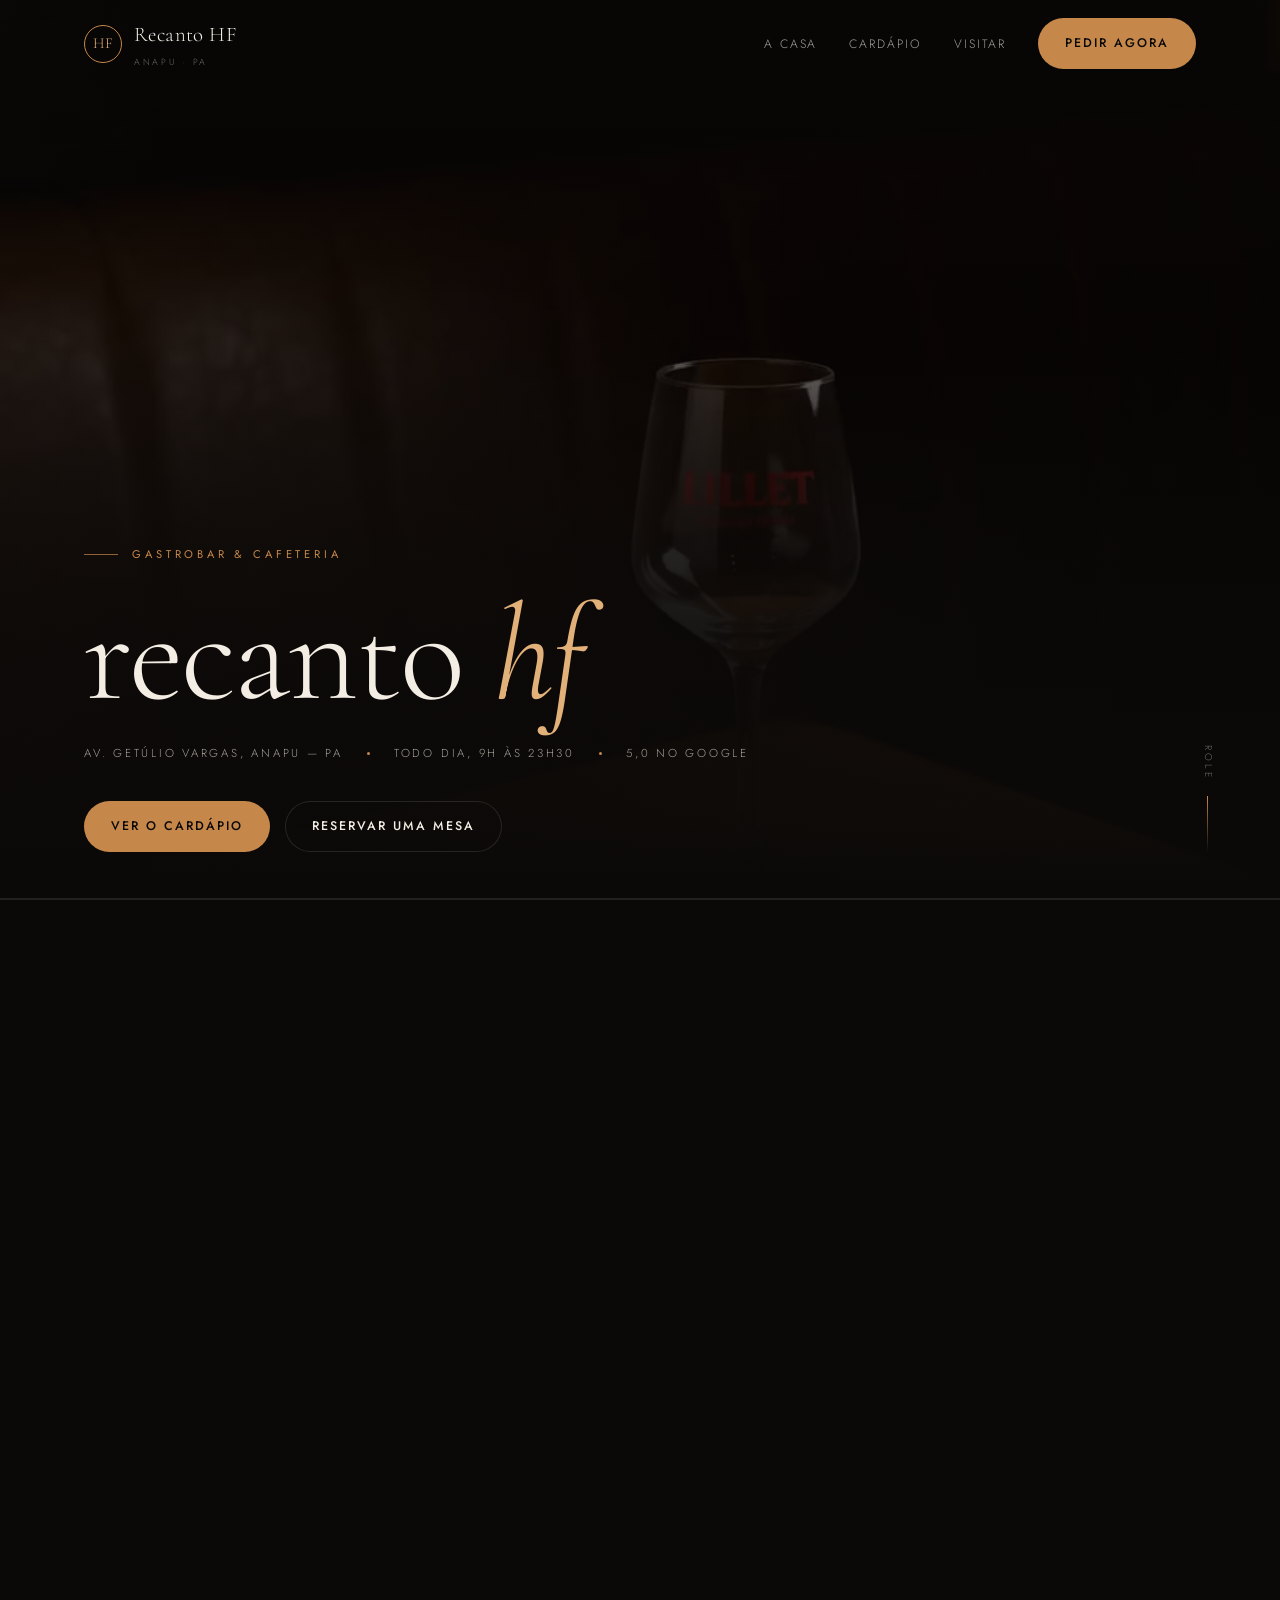
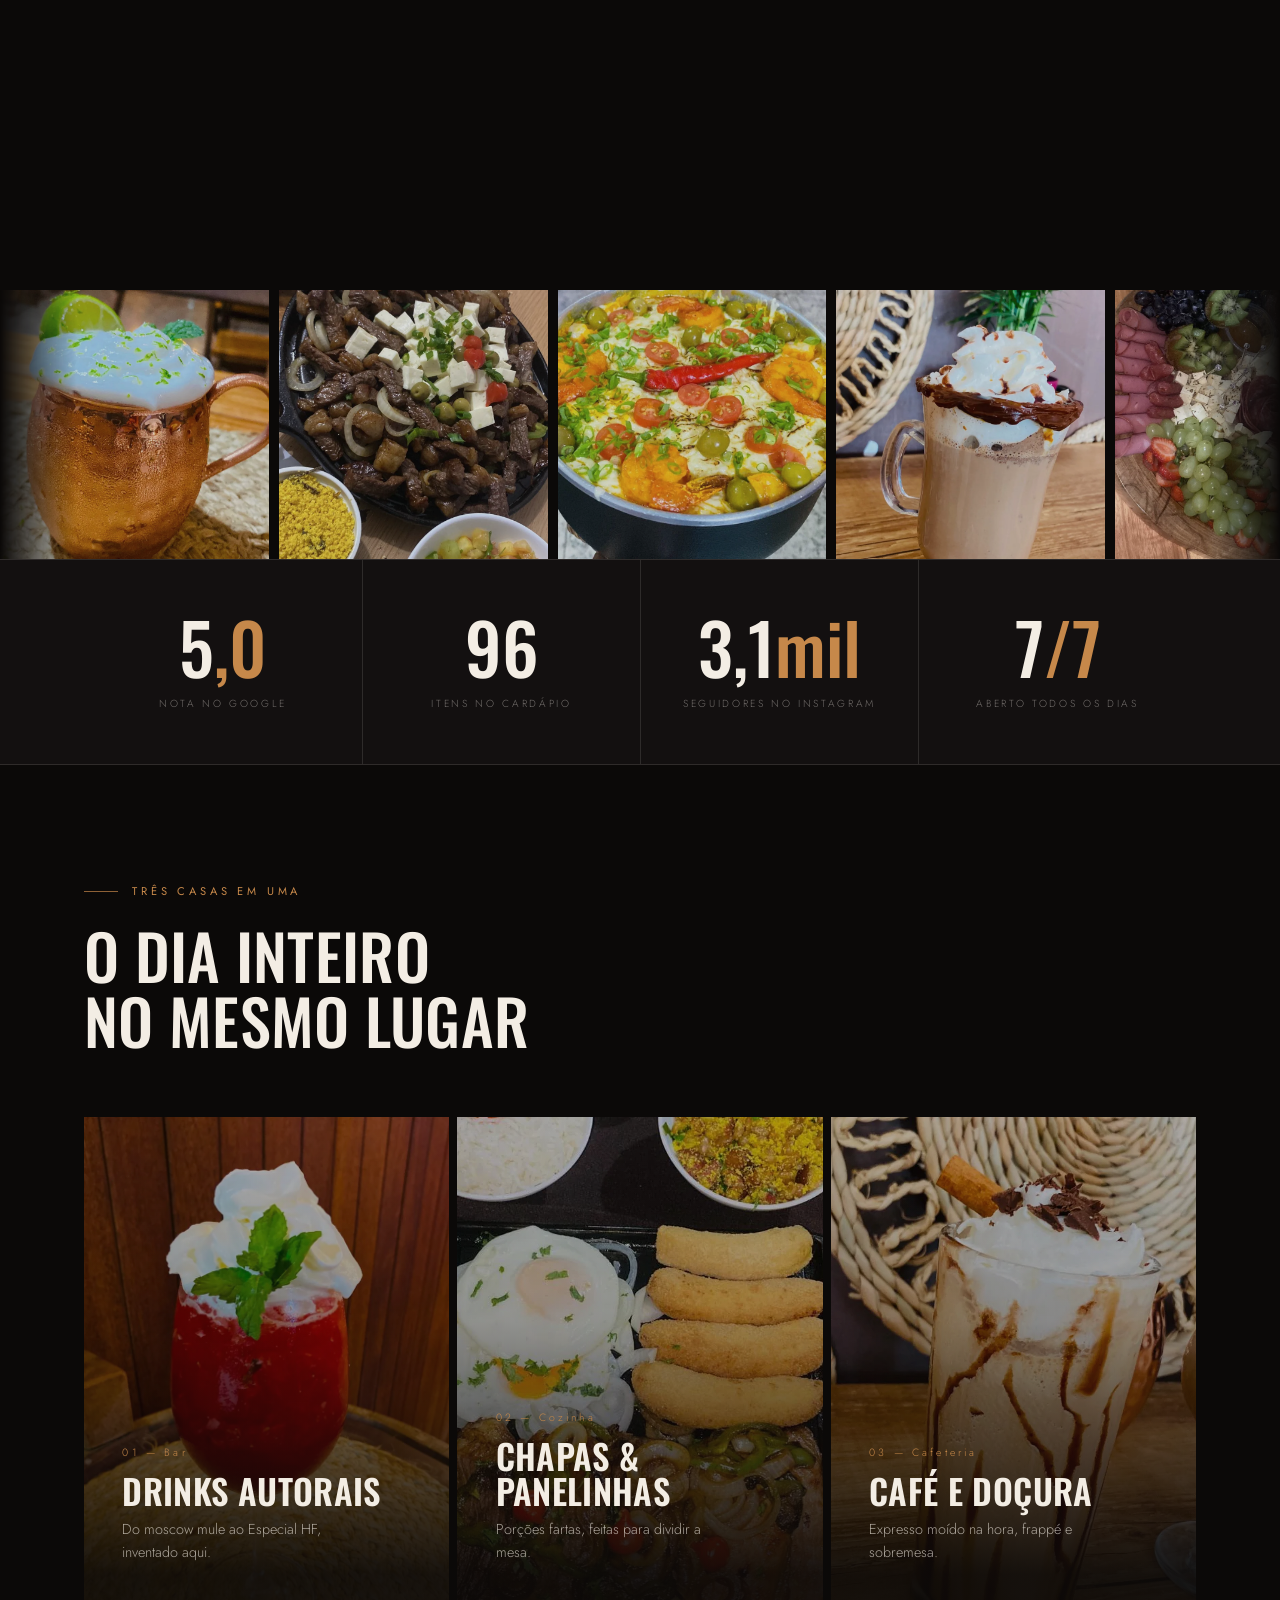
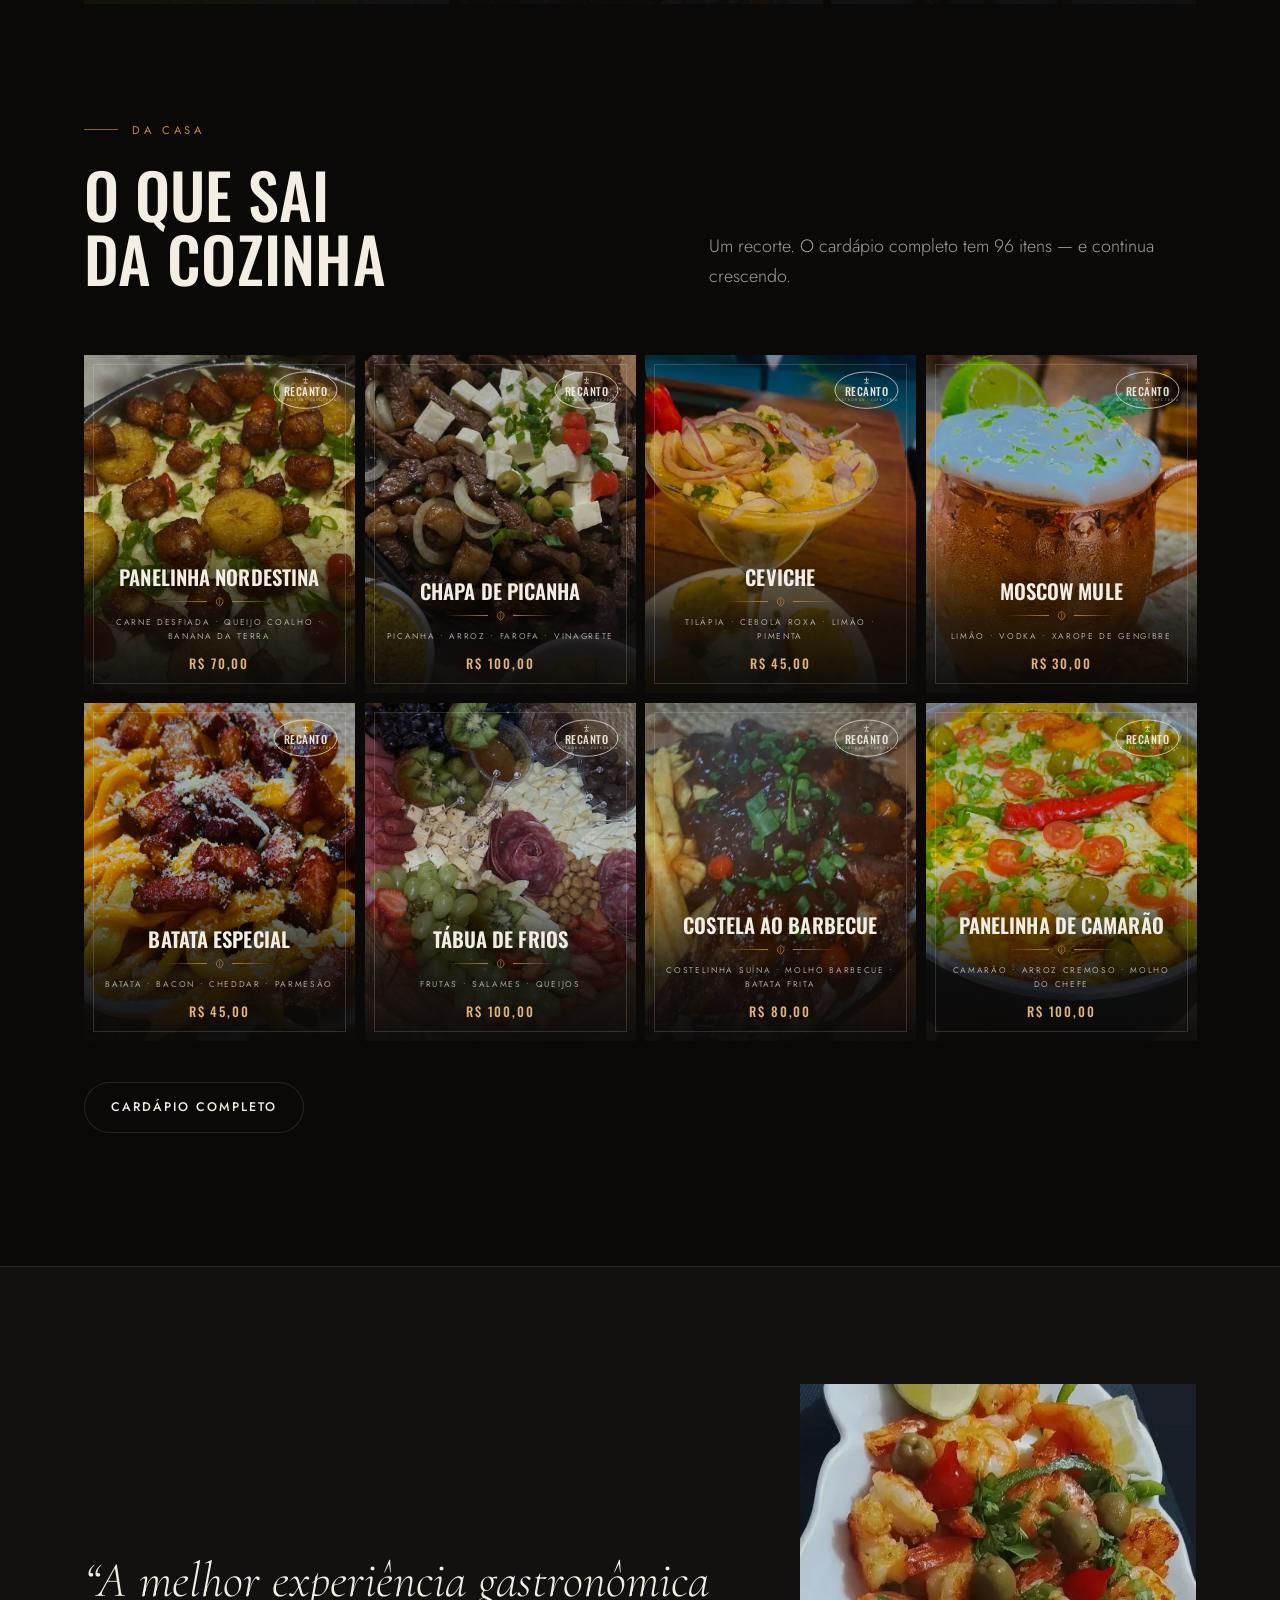
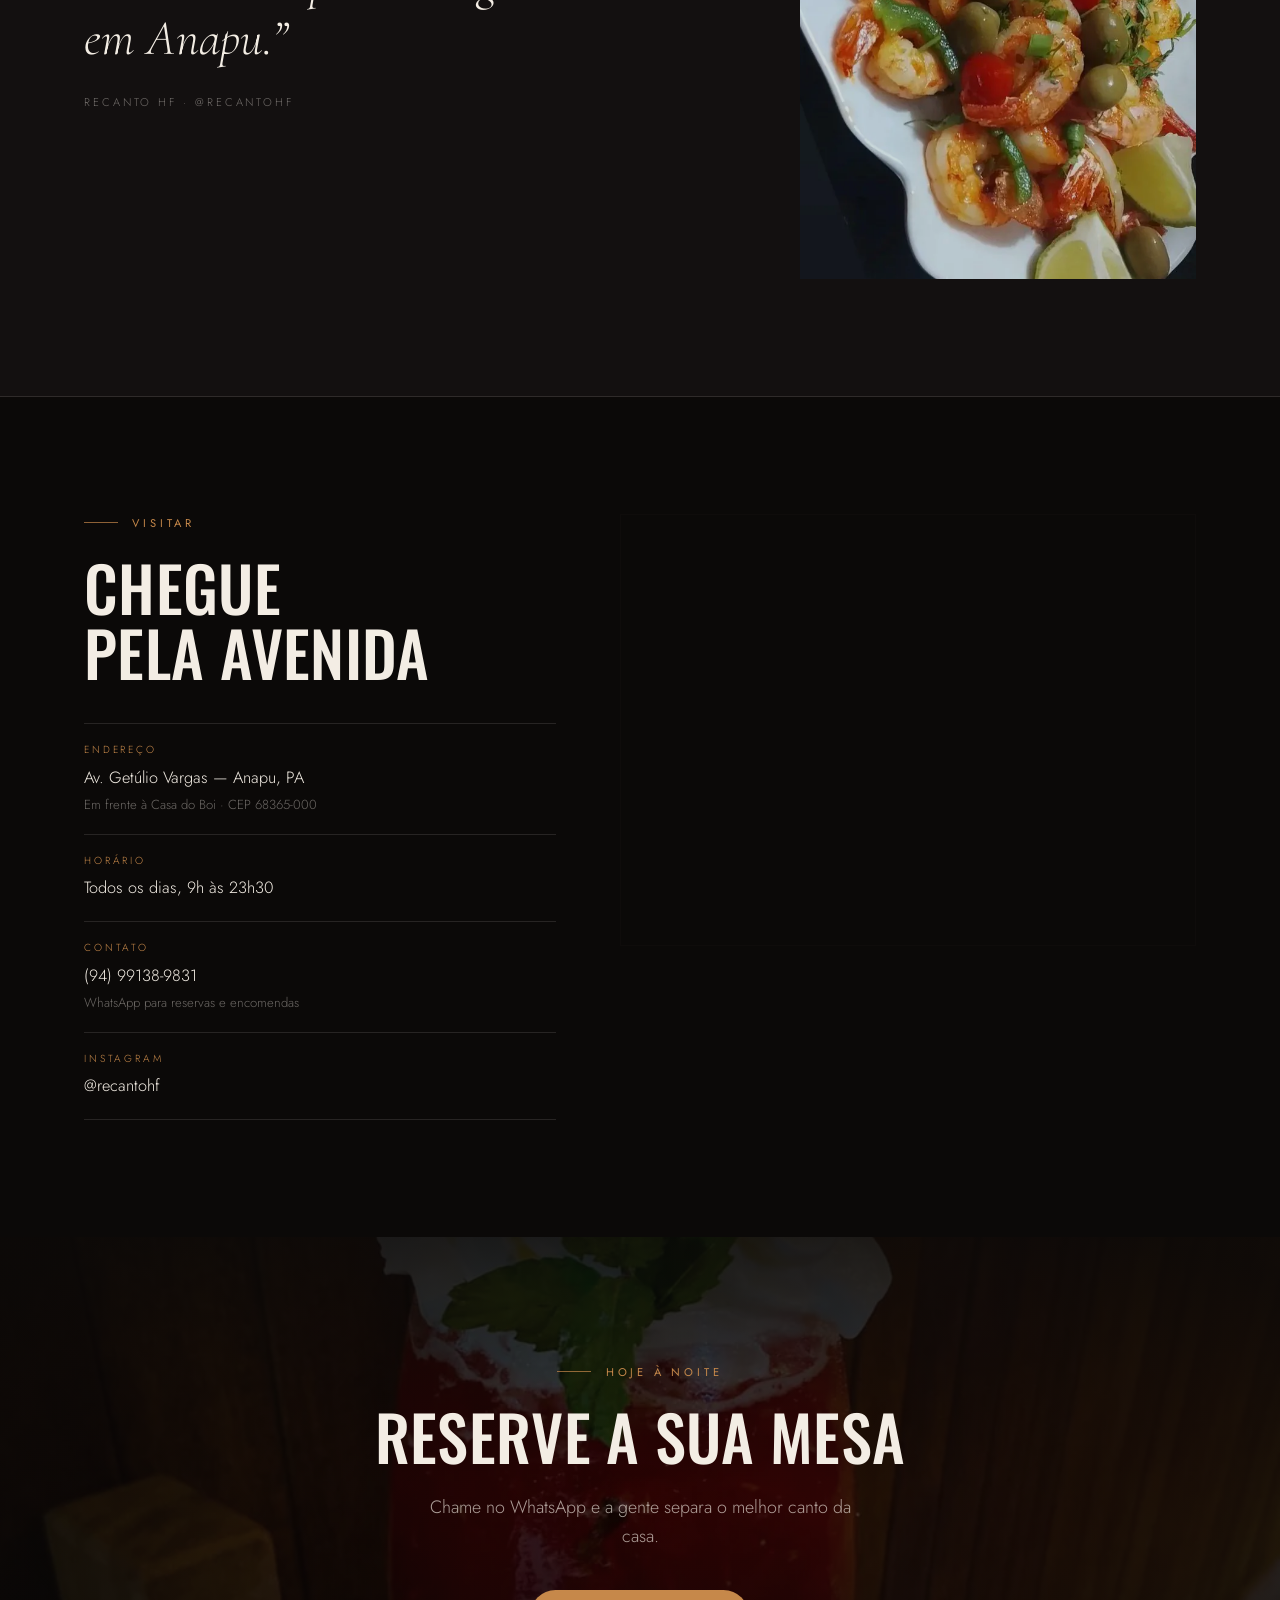
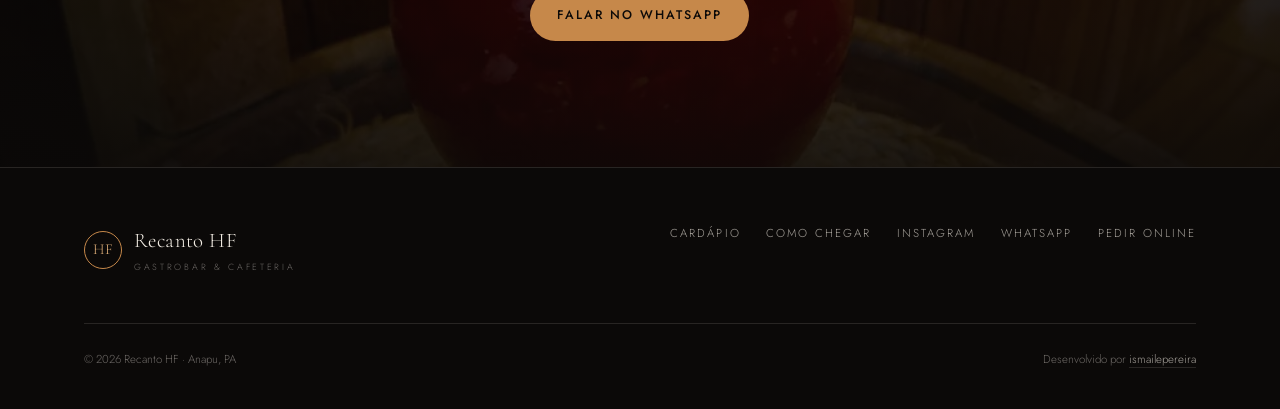
==== commit 7cecce2e: "Vídeo no hero, tocado pela rolagem O tríptico de fotos dá lugar a um vídeo de 10 s: uma taça sendo s" ====
--- a/src/index.html
+++ b/src/index.html
@@ -68,29 +68,33 @@
 
   <!-- ========================================================== Hero ==== -->
   <header class="hero" id="topo">
-    <div class="hero-bg" aria-hidden="true">
-      <img src="assets/img/menu/gin-tropical.webp" alt="" fetchpriority="high" />
-      <img src="assets/img/menu/chapa-de-picanha.webp" alt="" fetchpriority="high" />
-      <img src="assets/img/menu/especial-hf.webp" alt="" fetchpriority="high" />
-    </div>
-
-    <div class="wrap hero-inner">
-      <p class="eyebrow">Gastrobar &amp; Cafeteria</p>
-      <h1 class="display hero-title">recanto <em>hf</em></h1>
-      <div class="hero-meta">
-        <span>Av. Getúlio Vargas, Anapu — PA</span>
-        <span class="dot" aria-hidden="true"></span>
-        <span>Todo dia, 9h às 23h30</span>
-        <span class="dot" aria-hidden="true"></span>
-        <span>5,0 no Google</span>
-      </div>
-      <div class="hero-actions">
-        <a href="cardapio.html" class="btn">Ver o cardápio</a>
-        <a href="https://wa.me/5594991389831" class="btn btn-ghost" target="_blank" rel="noopener">Reservar uma mesa</a>
-      </div>
-    </div>
-
-    <span class="scroll-hint" aria-hidden="true">role</span>
+    <div class="hero-stage">
+      <div class="hero-bg" aria-hidden="true">
+        <video id="hero-video"
+               poster="assets/video/hero-drink-poster.jpg"
+               src="assets/video/hero-drink.mp4"
+               preload="auto" muted playsinline disablepictureinpicture></video>
+      </div>
+
+      <div class="wrap hero-inner">
+        <p class="eyebrow">Gastrobar &amp; Cafeteria</p>
+        <h1 class="display hero-title">recanto <em>hf</em></h1>
+        <div class="hero-meta">
+          <span>Av. Getúlio Vargas, Anapu — PA</span>
+          <span class="dot" aria-hidden="true"></span>
+          <span>Todo dia, 9h às 23h30</span>
+          <span class="dot" aria-hidden="true"></span>
+          <span>5,0 no Google</span>
+        </div>
+        <div class="hero-actions">
+          <a href="cardapio.html" class="btn">Ver o cardápio</a>
+          <a href="https://wa.me/5594991389831" class="btn btn-ghost" target="_blank" rel="noopener">Reservar uma mesa</a>
+        </div>
+      </div>
+
+      <span class="scroll-hint" aria-hidden="true">role</span>
+      <div class="hero-scrub" aria-hidden="true"><span id="hero-scrub-bar"></span></div>
+    </div>
   </header>
 
   <!-- ======================================================= Marquee ==== -->
@@ -401,6 +405,7 @@
   </a>
 
   <script src="assets/js/marca.js" defer></script>
+  <script src="assets/js/hero-video.js" defer></script>
   <script src="assets/js/lupa.js" defer></script>
   <script src="assets/js/main.js" defer></script>
 </body>
--- a/src/assets/css/styles.css
+++ b/src/assets/css/styles.css
@@ -244,47 +244,43 @@
 
 /* ------------------------------------------------------------------- Hero */
 
+/* O hero é um trilho alto: a tela fica presa enquanto a pessoa rola, e a
+   rolagem é o que faz o vídeo andar. No celular o trilho some — seek de vídeo
+   por scroll é irregular no iOS — e o vídeo roda sozinho, em laço. */
 .hero {
   position: relative;
-  min-height: 100svh;
+  height: 210svh;
+}
+@media (max-width: 860px), (prefers-reduced-motion: reduce) {
+  .hero { height: 100svh; }
+}
+
+.hero-stage {
+  position: sticky;
+  top: 0;
+  height: 100svh;
   display: flex;
   align-items: flex-end;
   padding-block: 8rem 3rem;
   overflow: hidden;
 }
-/* Tríptico: três fotos quadradas em colunas verticais. O corte vertical
-   respeita o formato original e evita o macro exagerado do full-bleed. */
-.hero-bg {
-  position: absolute;
-  inset: 0;
-  z-index: 0;
-  display: grid;
-  grid-template-columns: repeat(3, 1fr);
-  gap: 2px;
-}
+
+.hero-bg { position: absolute; inset: 0; z-index: 0; }
+.hero-bg video,
 .hero-bg img {
-  width: 100%; height: 100%;
+  width: 100%;
+  height: 100%;
   object-fit: cover;
-  filter: saturate(0.85) contrast(1.06) brightness(0.62);
-  animation: heroDrift 26s var(--ease) infinite alternate;
-}
-.hero-bg img:nth-child(2) { animation-delay: -9s; }
-.hero-bg img:nth-child(3) { animation-delay: -18s; }
-@media (max-width: 860px) {
-  .hero-bg { grid-template-columns: 1fr; }
-  .hero-bg img:nth-child(n + 2) { display: none; }
-}
-@keyframes heroDrift {
-  from { transform: scale(1); }
-  to   { transform: scale(1.07); }
+  object-position: center 46%;
+  filter: brightness(0.6) saturate(0.95) contrast(1.06);
 }
 .hero-bg::after {
   content: "";
   position: absolute;
   inset: 0;
   background:
-    linear-gradient(to top, var(--ink) 2%, rgba(11, 9, 8, 0.88) 34%, rgba(11, 9, 8, 0.5) 66%, rgba(11, 9, 8, 0.72)),
-    radial-gradient(110% 75% at 22% 78%, rgba(11, 9, 8, 0.75), transparent 62%);
+    linear-gradient(to top, var(--ink) 2%, rgba(11, 9, 8, 0.86) 30%, rgba(11, 9, 8, 0.42) 62%, rgba(11, 9, 8, 0.66)),
+    radial-gradient(110% 75% at 22% 78%, rgba(11, 9, 8, 0.7), transparent 62%);
 }
 
 .hero-inner { position: relative; z-index: 1; width: 100%; }
@@ -323,6 +319,22 @@
   background: linear-gradient(var(--copper), transparent);
 }
 @media (max-width: 900px) { .scroll-hint { display: none; } }
+
+/* Fio de progresso do vídeo, no pé do hero: mostra que rolar move a cena. */
+.hero-scrub {
+  position: absolute;
+  inset: auto 0 0;
+  z-index: 2;
+  height: 2px;
+  background: rgba(243, 237, 228, 0.1);
+}
+.hero-scrub span {
+  display: block;
+  height: 100%;
+  width: 0;
+  background: linear-gradient(90deg, var(--copper), var(--copper-lt));
+}
+@media (max-width: 860px), (prefers-reduced-motion: reduce) { .hero-scrub { display: none; } }
 
 /* ---------------------------------------------------------------- Marquee */
 
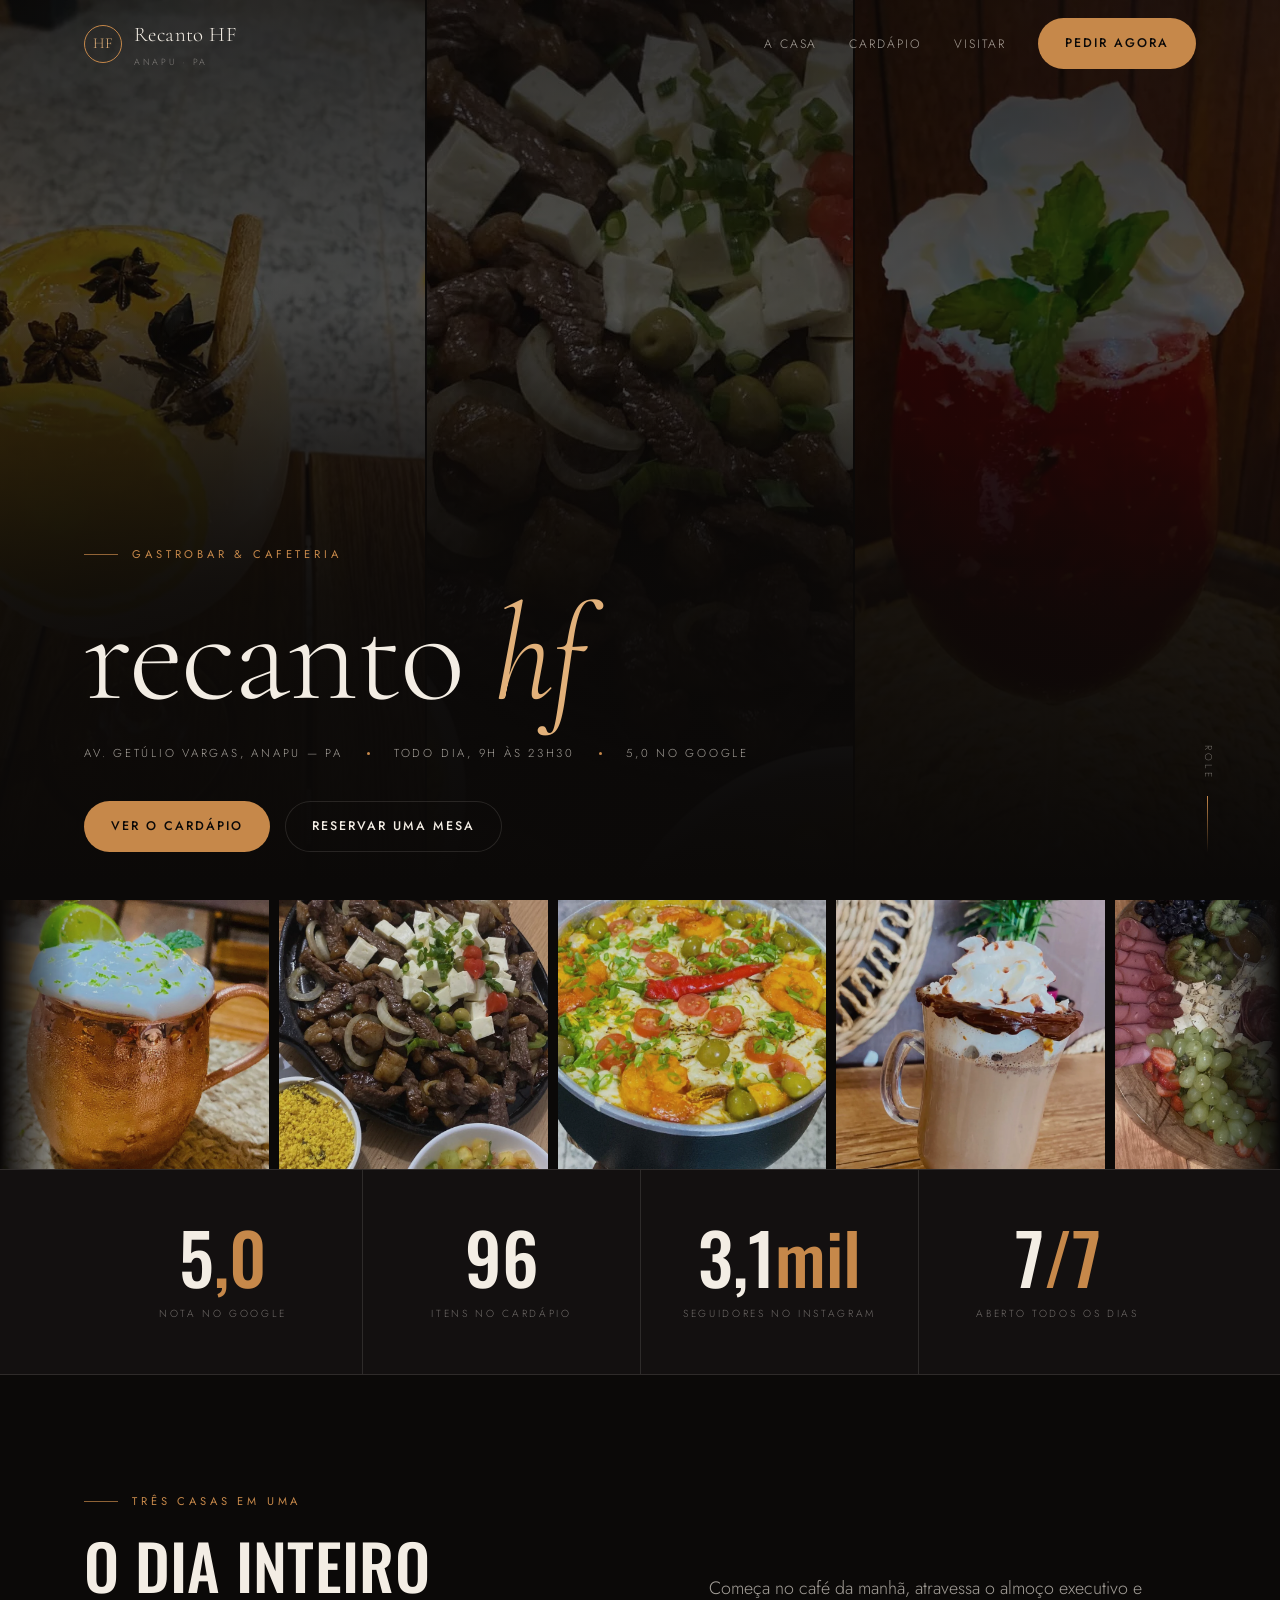
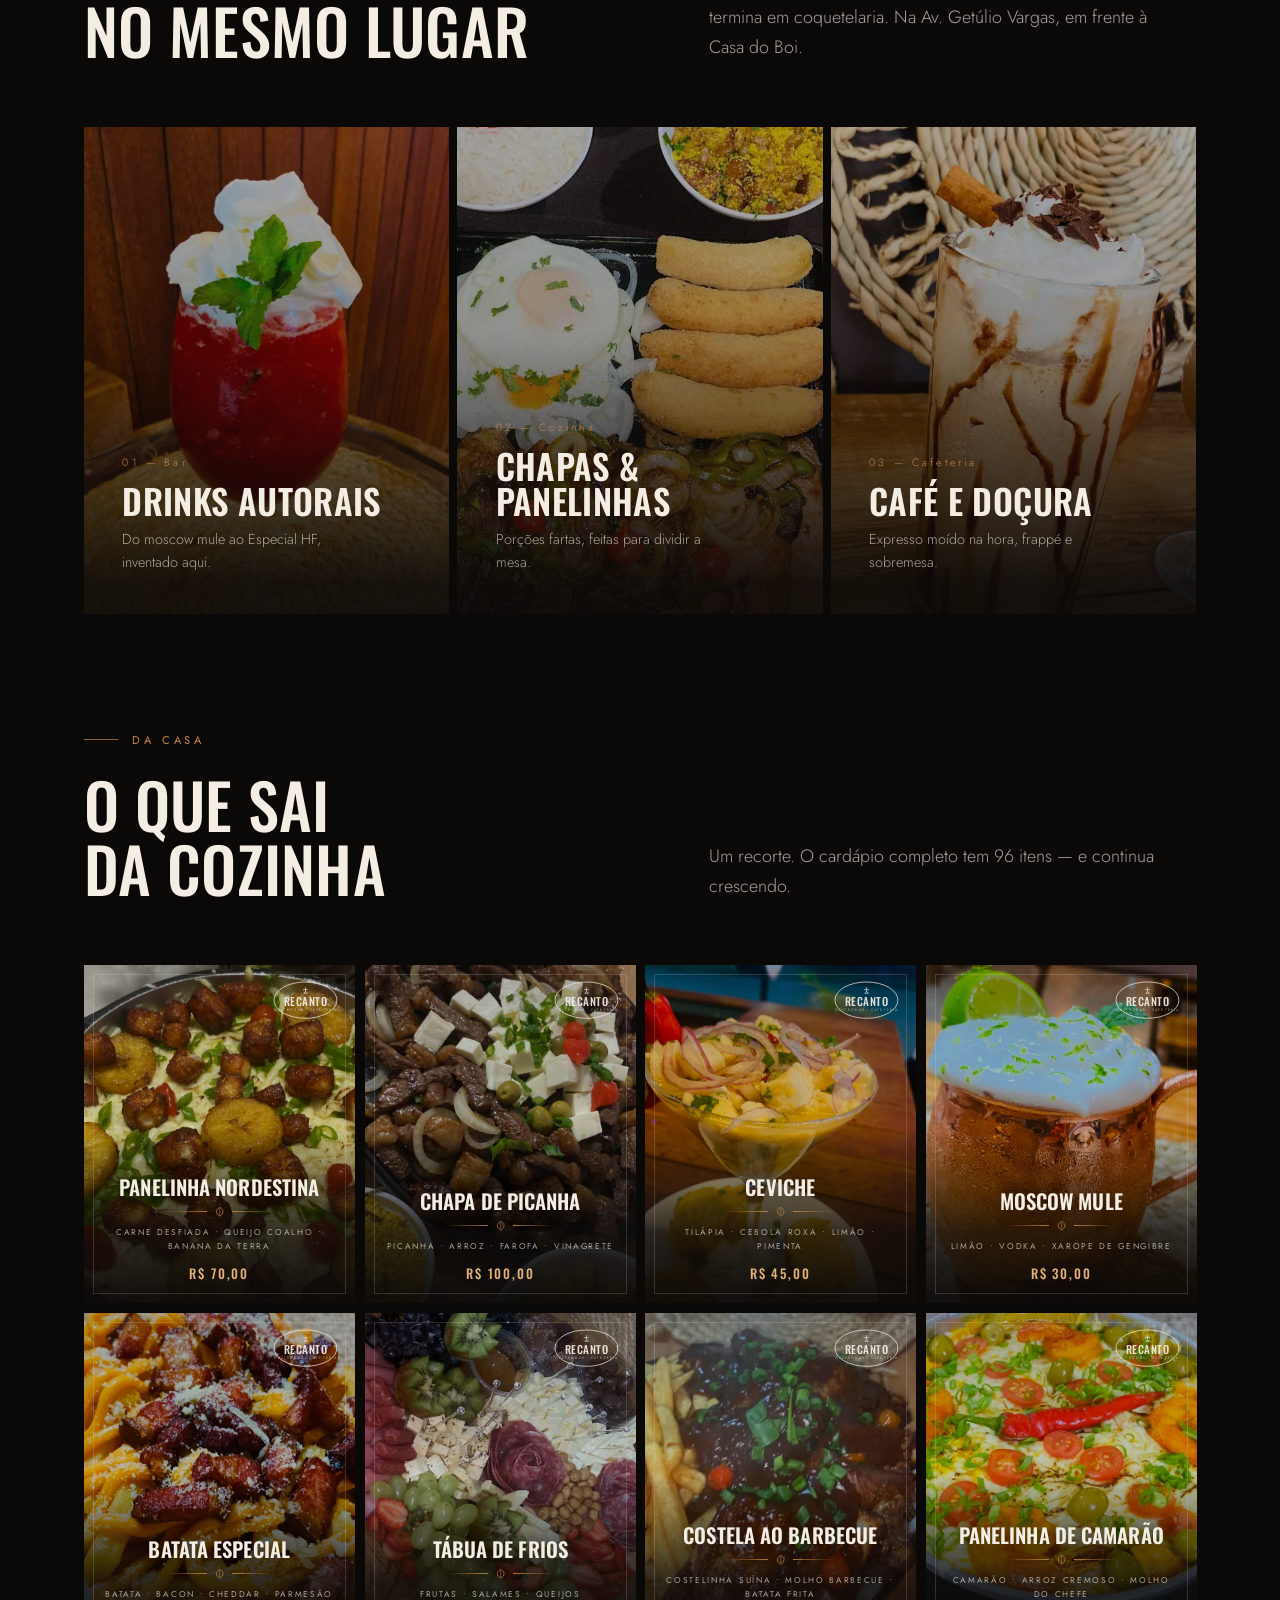
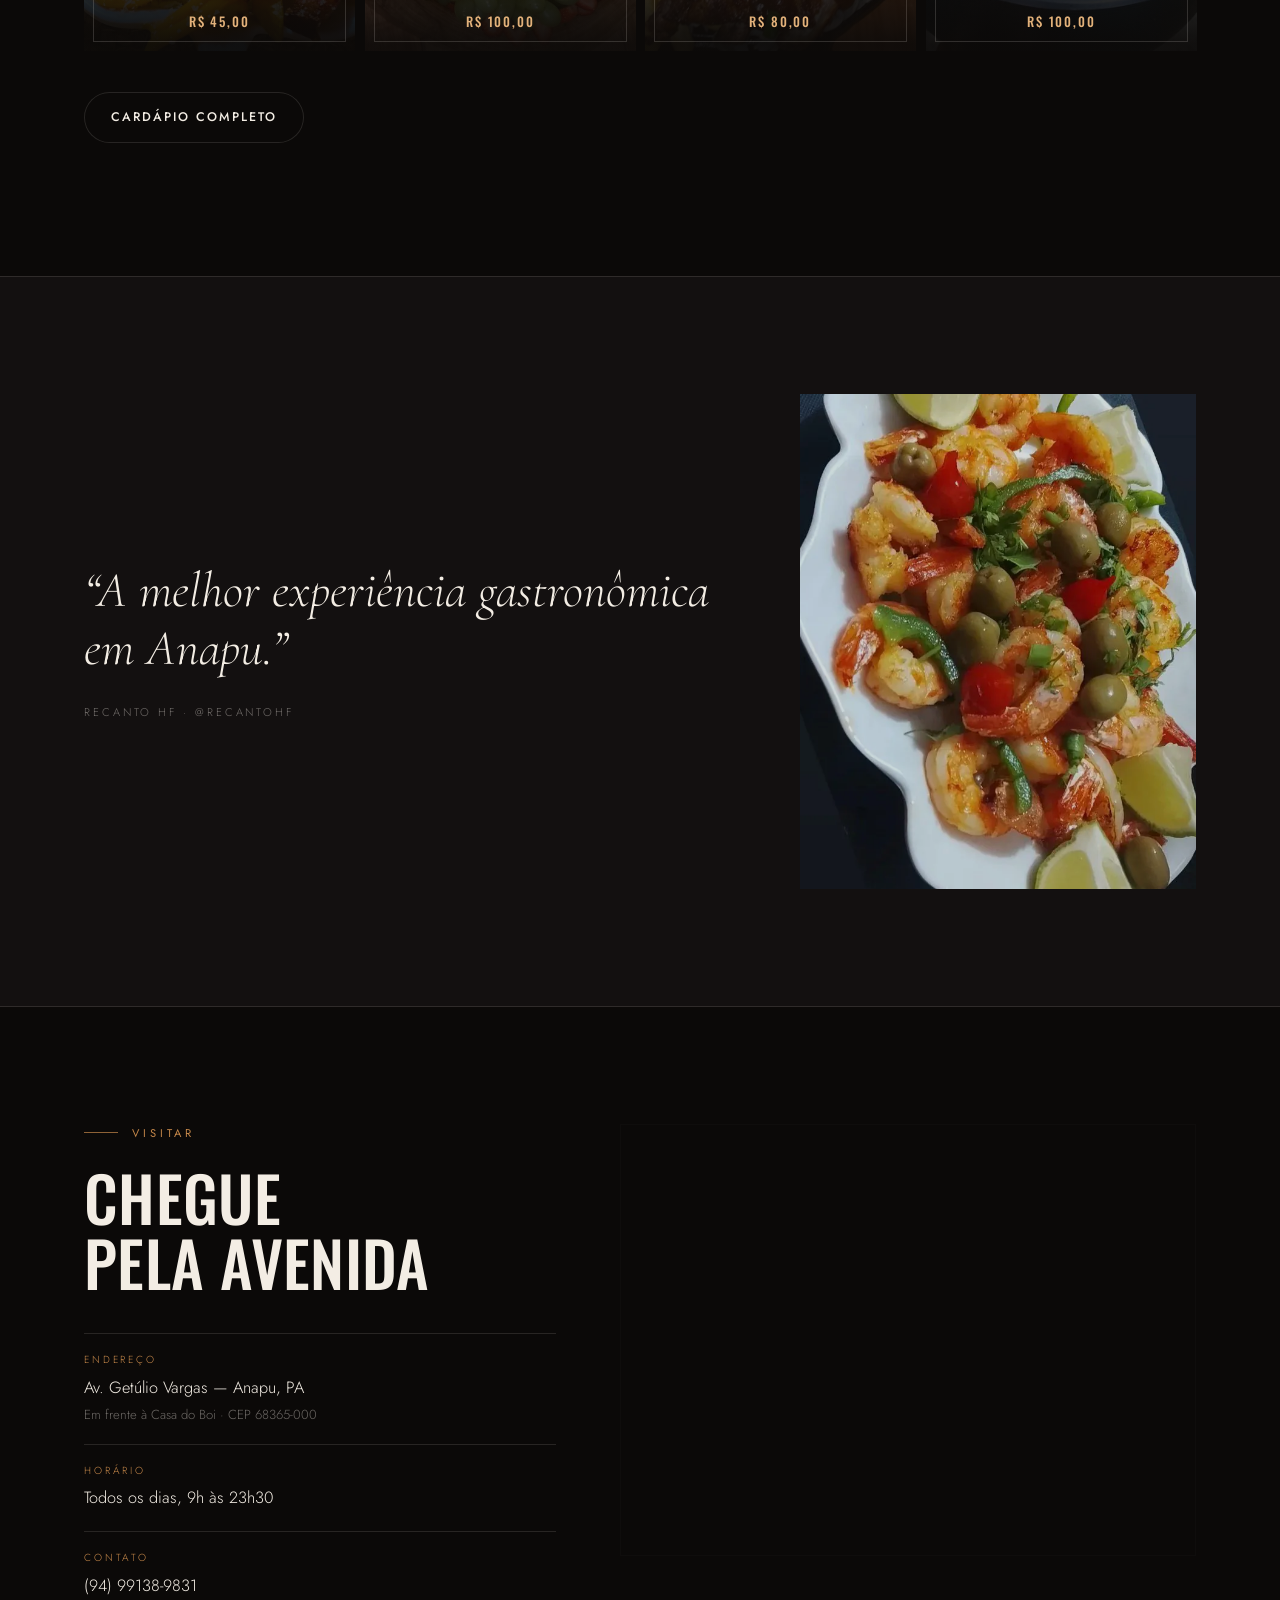
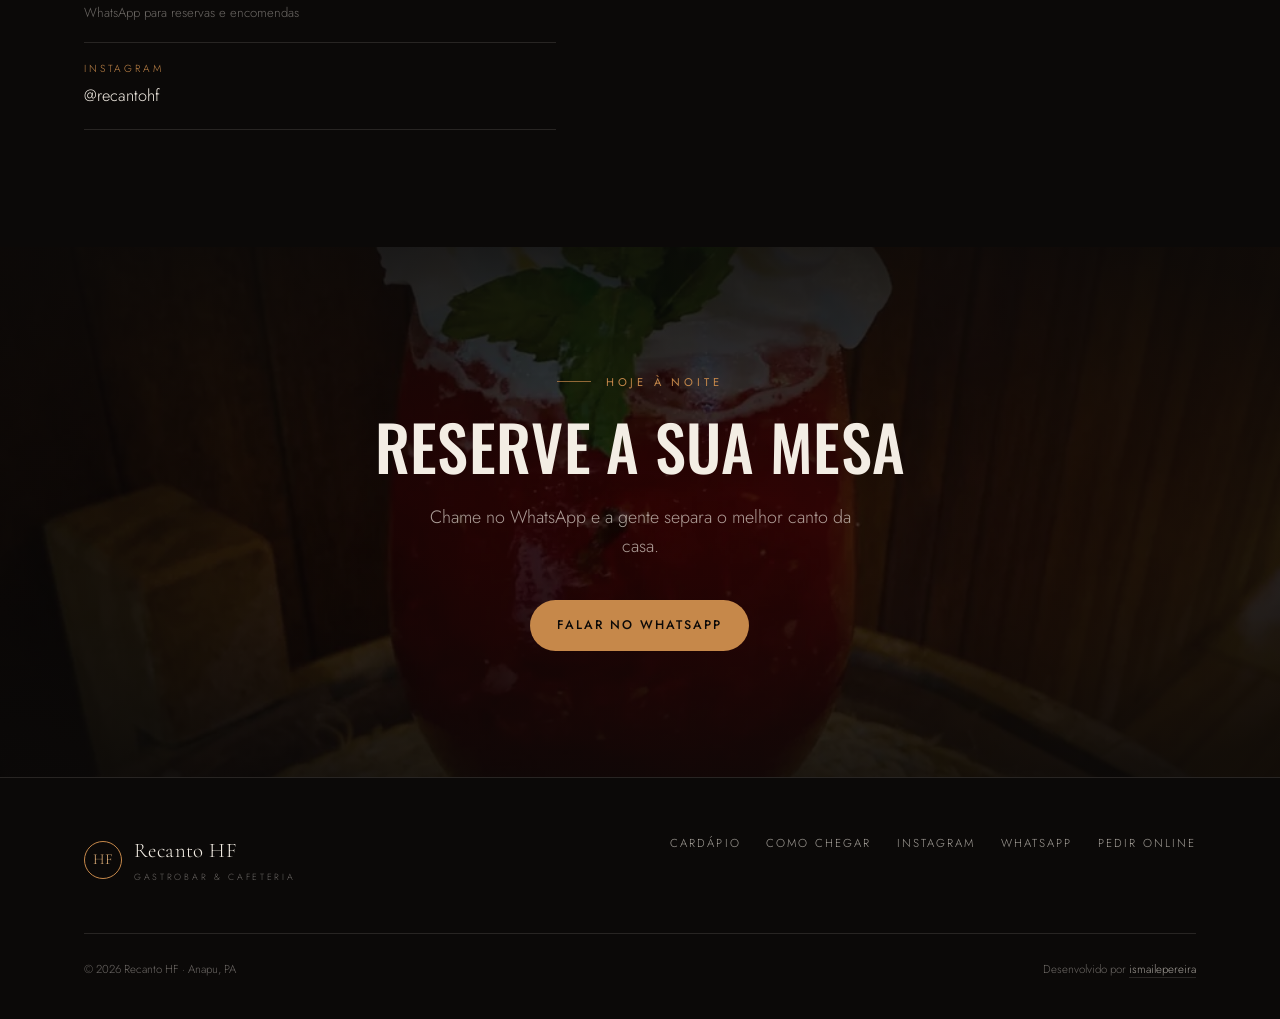
==== commit 56add913: "Remove o vídeo do hero, de volta ao tríptico de fotos Decisão do Ismaile: o vídeo não ficou bom. O h" ====
--- a/src/index.html
+++ b/src/index.html
@@ -19,7 +19,7 @@
   <link rel="preconnect" href="https://fonts.googleapis.com" />
   <link rel="preconnect" href="https://fonts.gstatic.com" crossorigin />
   <link href="https://fonts.googleapis.com/css2?family=Cormorant+Garamond:ital,wght@0,300;0,400;0,500;1,300;1,400&family=Jost:wght@300;400;500&family=Oswald:wght@400;500;600&display=swap" rel="stylesheet" />
-  <link rel="stylesheet" href="assets/css/styles.css" />
+  <link rel="stylesheet" href="assets/css/styles.css?v=20260906c" />
 
   <script type="application/ld+json">
   {
@@ -68,33 +68,29 @@
 
   <!-- ========================================================== Hero ==== -->
   <header class="hero" id="topo">
-    <div class="hero-stage">
-      <div class="hero-bg" aria-hidden="true">
-        <video id="hero-video"
-               poster="assets/video/hero-drink-poster.jpg"
-               src="assets/video/hero-drink.mp4"
-               preload="auto" muted playsinline disablepictureinpicture></video>
-      </div>
-
-      <div class="wrap hero-inner">
-        <p class="eyebrow">Gastrobar &amp; Cafeteria</p>
-        <h1 class="display hero-title">recanto <em>hf</em></h1>
-        <div class="hero-meta">
-          <span>Av. Getúlio Vargas, Anapu — PA</span>
-          <span class="dot" aria-hidden="true"></span>
-          <span>Todo dia, 9h às 23h30</span>
-          <span class="dot" aria-hidden="true"></span>
-          <span>5,0 no Google</span>
-        </div>
-        <div class="hero-actions">
-          <a href="cardapio.html" class="btn">Ver o cardápio</a>
-          <a href="https://wa.me/5594991389831" class="btn btn-ghost" target="_blank" rel="noopener">Reservar uma mesa</a>
-        </div>
-      </div>
-
-      <span class="scroll-hint" aria-hidden="true">role</span>
-      <div class="hero-scrub" aria-hidden="true"><span id="hero-scrub-bar"></span></div>
-    </div>
+    <div class="hero-bg" aria-hidden="true">
+      <img src="assets/img/menu/gin-tropical.webp" alt="" fetchpriority="high" />
+      <img src="assets/img/menu/chapa-de-picanha.webp" alt="" fetchpriority="high" />
+      <img src="assets/img/menu/especial-hf.webp" alt="" fetchpriority="high" />
+    </div>
+
+    <div class="wrap hero-inner">
+      <p class="eyebrow">Gastrobar &amp; Cafeteria</p>
+      <h1 class="display hero-title">recanto <em>hf</em></h1>
+      <div class="hero-meta">
+        <span>Av. Getúlio Vargas, Anapu — PA</span>
+        <span class="dot" aria-hidden="true"></span>
+        <span>Todo dia, 9h às 23h30</span>
+        <span class="dot" aria-hidden="true"></span>
+        <span>5,0 no Google</span>
+      </div>
+      <div class="hero-actions">
+        <a href="cardapio.html" class="btn">Ver o cardápio</a>
+        <a href="https://wa.me/5594991389831" class="btn btn-ghost" target="_blank" rel="noopener">Reservar uma mesa</a>
+      </div>
+    </div>
+
+    <span class="scroll-hint" aria-hidden="true">role</span>
   </header>
 
   <!-- ======================================================= Marquee ==== -->
@@ -404,9 +400,8 @@
     </svg>
   </a>
 
-  <script src="assets/js/marca.js" defer></script>
-  <script src="assets/js/hero-video.js" defer></script>
-  <script src="assets/js/lupa.js" defer></script>
-  <script src="assets/js/main.js" defer></script>
+  <script src="assets/js/marca.js?v=20260906c" defer></script>
+  <script src="assets/js/lupa.js?v=20260906c" defer></script>
+  <script src="assets/js/main.js?v=20260906c" defer></script>
 </body>
 </html>
--- a/src/assets/css/styles.css
+++ b/src/assets/css/styles.css
@@ -244,43 +244,47 @@
 
 /* ------------------------------------------------------------------- Hero */
 
-/* O hero é um trilho alto: a tela fica presa enquanto a pessoa rola, e a
-   rolagem é o que faz o vídeo andar. No celular o trilho some — seek de vídeo
-   por scroll é irregular no iOS — e o vídeo roda sozinho, em laço. */
 .hero {
   position: relative;
-  height: 210svh;
-}
-@media (max-width: 860px), (prefers-reduced-motion: reduce) {
-  .hero { height: 100svh; }
-}
-
-.hero-stage {
-  position: sticky;
-  top: 0;
-  height: 100svh;
+  min-height: 100svh;
   display: flex;
   align-items: flex-end;
   padding-block: 8rem 3rem;
   overflow: hidden;
 }
-
-.hero-bg { position: absolute; inset: 0; z-index: 0; }
-.hero-bg video,
+/* Tríptico: três fotos quadradas em colunas verticais. O corte vertical
+   respeita o formato original e evita o macro exagerado do full-bleed. */
+.hero-bg {
+  position: absolute;
+  inset: 0;
+  z-index: 0;
+  display: grid;
+  grid-template-columns: repeat(3, 1fr);
+  gap: 2px;
+}
 .hero-bg img {
-  width: 100%;
-  height: 100%;
+  width: 100%; height: 100%;
   object-fit: cover;
-  object-position: center 46%;
-  filter: brightness(0.6) saturate(0.95) contrast(1.06);
+  filter: saturate(0.85) contrast(1.06) brightness(0.62);
+  animation: heroDrift 26s var(--ease) infinite alternate;
+}
+.hero-bg img:nth-child(2) { animation-delay: -9s; }
+.hero-bg img:nth-child(3) { animation-delay: -18s; }
+@media (max-width: 860px) {
+  .hero-bg { grid-template-columns: 1fr; }
+  .hero-bg img:nth-child(n + 2) { display: none; }
+}
+@keyframes heroDrift {
+  from { transform: scale(1); }
+  to   { transform: scale(1.07); }
 }
 .hero-bg::after {
   content: "";
   position: absolute;
   inset: 0;
   background:
-    linear-gradient(to top, var(--ink) 2%, rgba(11, 9, 8, 0.86) 30%, rgba(11, 9, 8, 0.42) 62%, rgba(11, 9, 8, 0.66)),
-    radial-gradient(110% 75% at 22% 78%, rgba(11, 9, 8, 0.7), transparent 62%);
+    linear-gradient(to top, var(--ink) 2%, rgba(11, 9, 8, 0.88) 34%, rgba(11, 9, 8, 0.5) 66%, rgba(11, 9, 8, 0.72)),
+    radial-gradient(110% 75% at 22% 78%, rgba(11, 9, 8, 0.75), transparent 62%);
 }
 
 .hero-inner { position: relative; z-index: 1; width: 100%; }
@@ -319,22 +323,6 @@
   background: linear-gradient(var(--copper), transparent);
 }
 @media (max-width: 900px) { .scroll-hint { display: none; } }
-
-/* Fio de progresso do vídeo, no pé do hero: mostra que rolar move a cena. */
-.hero-scrub {
-  position: absolute;
-  inset: auto 0 0;
-  z-index: 2;
-  height: 2px;
-  background: rgba(243, 237, 228, 0.1);
-}
-.hero-scrub span {
-  display: block;
-  height: 100%;
-  width: 0;
-  background: linear-gradient(90deg, var(--copper), var(--copper-lt));
-}
-@media (max-width: 860px), (prefers-reduced-motion: reduce) { .hero-scrub { display: none; } }
 
 /* ---------------------------------------------------------------- Marquee */
 
